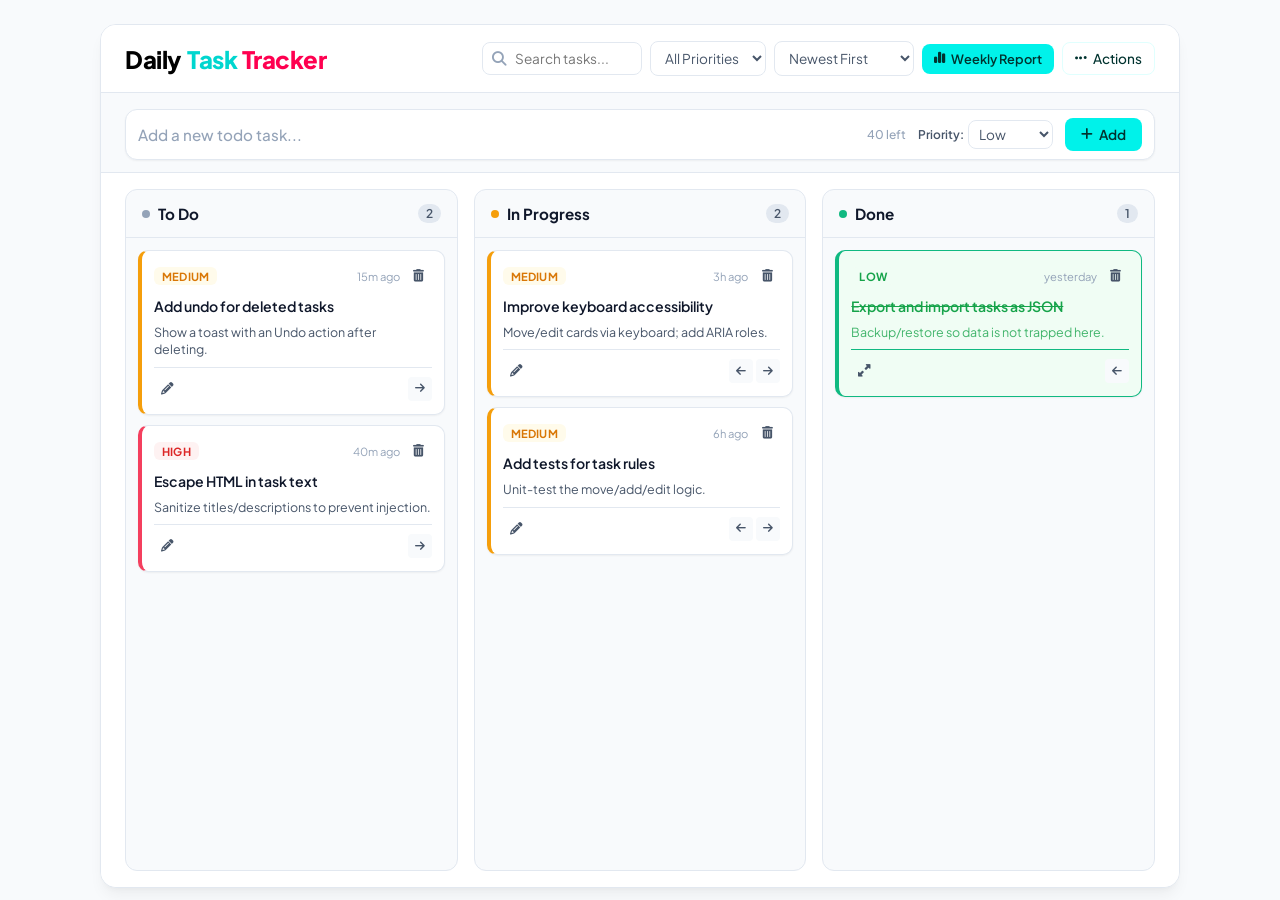
==== start/index.html @ 4e43e342 "Merge 4df38613a9827929fe795040ae553b2b7ce5d07a into cf3af7bd956d869bf4b16bc8431775f38133da98" ====
<!DOCTYPE html>
<html lang="en">
<head>
    <meta charset="UTF-8">
    <meta name="viewport" content="width=device-width, initial-scale=1.0">
    <title>Daily Task Tracker</title>
    <link rel="preconnect" href="https://fonts.googleapis.com">
    <link rel="preconnect" href="https://fonts.gstatic.com" crossorigin>
    <link href="https://fonts.googleapis.com/css2?family=Plus+Jakarta+Sans:wght@400;500;600;700;800&display=swap" rel="stylesheet">
    <link rel="stylesheet" href="https://cdnjs.cloudflare.com/ajax/libs/font-awesome/6.4.0/css/all.min.css">
    <link rel="stylesheet" href="css/styles.css">
</head>
<body>
    <div class="app-card" id="appCard">
        <header class="app-header">
            <div class="logo"><span class="todo-text">Daily</span> <span class="list-text">Task</span> <span class="accent-text">Tracker</span></div>
            <div class="header-controls">
                <div class="search-wrapper">
                    <i class="fas fa-search"></i>
                    <input type="text" id="searchInput" class="search-input" placeholder="Search tasks...">
                </div>
                <select id="priorityFilter" class="select-filter">
                    <option value="all">All Priorities</option>
                    <option value="low">Low</option>
                    <option value="medium">Medium</option>
                    <option value="high">High</option>
                </select>
                <select id="sortBySelect" class="select-filter">
                    <option value="date-desc">Newest First</option>
                    <option value="date-asc">Oldest First</option>
                    <option value="priority-desc">Highest Priority</option>
                    <option value="title-asc">Title (A-Z)</option>
                </select>
                <button id="weeklyReportBtn" class="btn btn-primary btn-report" title="Status report of tasks completed this week"><i class="fas fa-chart-simple"></i> Weekly Report</button>
                <div class="header-actions-dropdown">
                    <button id="headerActionsBtn" class="btn-bulk-neutral" title="Board actions"><i class="fas fa-ellipsis-h"></i> Actions</button>
                    <div class="header-actions-menu hidden" id="headerActionsMenu">
                        <div class="context-menu-item" id="actLoadDemo"><i class="fas fa-wand-magic-sparkles"></i> Load Sample Data</div>
                        <div class="context-divider"></div>
                        <div class="context-menu-item" id="actCleanDone"><i class="fas fa-check-double"></i> Clean Done</div>
                        <div class="context-menu-item danger" id="actCleanAll"><i class="fas fa-trash-alt"></i> Clean All</div>
                    </div>
                </div>
            </div>
        </header>

        <section class="add-todo-wrapper">
            <div class="add-todo-card" id="addTodoCard">
                <div class="add-todo-main-row">
                    <input type="text" id="todoTitleInput" class="title-input-field" placeholder="Add a new todo task..." minlength="3" maxlength="40">
                    <div class="row-right-group">
                        <span id="titleCounter" class="char-counter">40 left</span>
                        <div class="priority-select-wrapper">
                            <label for="todoPriorityInput">Priority:</label>
                            <select id="todoPriorityInput" class="select-filter" style="padding: 4px 6px;">
                                <option value="low" selected>Low</option>
                                <option value="medium">Medium</option>
                                <option value="high">High</option>
                            </select>
                        </div>
                        <button id="addTodoBtn" class="btn-add-submit"><i class="fas fa-plus"></i> Add</button>
                    </div>
                </div>
                <div class="add-todo-desc-row">
                    <textarea id="todoDescInput" class="desc-textarea-field" placeholder="Add description (optional)..." maxlength="150"></textarea>
                    <div id="descCounter" class="desc-char-counter">150 left</div>
                </div>
            </div>
        </section>

        <nav class="mobile-board-tabs" id="mobileTabs">
            <button class="mobile-tab-btn active" data-tab="todo">To Do <span class="badge" id="todoTabBadge">0</span></button>
            <button class="mobile-tab-btn" data-tab="progress">In Progress <span class="badge" id="progressTabBadge">0</span></button>
            <button class="mobile-tab-btn" data-tab="done">Done <span class="badge" id="doneTabBadge">0</span></button>
        </nav>

        <main class="board-container">
            <section class="board-column active-tab" id="columnTodo" data-column="todo">
                <header class="column-header">
                    <div class="column-title-group"><span class="column-dot todo"></span><h3>To Do</h3></div>
                    <span class="column-count" id="countTodo">0</span>
                </header>
                <div class="column-body no-scrollbar" id="bodyTodo"></div>
            </section>
            <section class="board-column" id="columnProgress" data-column="progress">
                <header class="column-header">
                    <div class="column-title-group"><span class="column-dot progress"></span><h3>In Progress</h3></div>
                    <span class="column-count" id="countProgress">0</span>
                </header>
                <div class="column-body no-scrollbar" id="bodyProgress"></div>
            </section>
            <section class="board-column col-done" id="columnDone" data-column="done">
                <header class="column-header">
                    <div class="column-title-group"><span class="column-dot done"></span><h3>Done</h3></div>
                    <span class="column-count" id="countDone">0</span>
                </header>
                <div class="column-body no-scrollbar" id="bodyDone"></div>
            </section>
        </main>
    </div>

    <div class="modal-overlay" id="taskModal">
        <div class="modal-container">
            <header class="modal-header">
                <h3 id="taskModalTitle">Task Details</h3>
                <button class="btn-modal-close" onclick="closeModal('taskModal')"><i class="fas fa-times"></i></button>
            </header>
            <div class="modal-body">
                <div class="form-group">
                    <div class="form-label-row">
                        <label for="taskTitleInput">Task Title *</label>
                        <span id="taskTitleCounter" class="char-counter">40 left</span>
                    </div>
                    <input type="text" id="taskTitleInput" class="form-input" minlength="3" maxlength="40">
                </div>
                <div class="form-group">
                    <label for="taskPriorityInput">Priority</label>
                    <select id="taskPriorityInput" class="select-filter" style="width: 100%;">
                        <option value="low">Low</option>
                        <option value="medium">Medium</option>
                        <option value="high">High</option>
                    </select>
                </div>
                <div class="form-group">
                    <div class="form-label-row">
                        <label for="taskDescInput">Description (Optional)</label>
                        <span id="taskDescCounter" class="char-counter">150 left</span>
                    </div>
                    <textarea id="taskDescInput" class="form-textarea" maxlength="150"></textarea>
                </div>
                <div class="meta-list">
                    <div class="meta-item">
                        <span class="meta-label">Created At:</span>
                        <span class="meta-value" id="taskCreated"></span>
                    </div>
                    <div class="meta-item">
                        <span class="meta-label">Last Edited:</span>
                        <span class="meta-value" id="taskEdited"></span>
                    </div>
                </div>
            </div>
            <footer class="modal-footer">
                <button class="btn btn-secondary" onclick="closeModal('taskModal')">Close</button>
                <button class="btn btn-primary" id="saveEditBtn">Save Changes</button>
            </footer>
        </div>
    </div>

    <div class="modal-overlay" id="confirmModal">
        <div class="modal-container" style="max-width: 380px;">
            <header class="modal-header" style="border-bottom: none; padding-bottom: 0;">
                <h3 id="confirmModalTitle">Are you sure?</h3>
                <button class="btn-modal-close" id="confirmCloseBtn"><i class="fas fa-times"></i></button>
            </header>
            <div class="modal-body" style="padding-top: 10px; padding-bottom: 10px;">
                <p id="confirmModalMessage" class="confirm-message"></p>
            </div>
            <footer class="modal-footer" style="border-top: none; background: var(--bg-card);">
                <button class="btn btn-secondary" id="confirmCancelBtn">Cancel</button>
                <button class="btn btn-danger" id="confirmYesBtn">Yes, Proceed</button>
            </footer>
        </div>
    </div>

    <div class="modal-overlay" id="reportModal">
        <div class="modal-container report-container">
            <header class="modal-header">
                <h3><i class="fas fa-chart-simple"></i> Weekly Status Report</h3>
                <button class="btn-modal-close" onclick="closeModal('reportModal')"><i class="fas fa-times"></i></button>
            </header>
            <div class="modal-body" id="reportBody"></div>
            <footer class="modal-footer">
                <button class="btn btn-secondary" onclick="closeModal('reportModal')">Close</button>
            </footer>
        </div>
    </div>

    <div class="custom-context-menu hidden" id="contextMenu">
        <div class="context-menu-item" id="ctxView"><i class="fas fa-eye"></i> View Details</div>
        <div class="context-menu-item" id="ctxEdit"><i class="fas fa-pencil-alt"></i> Edit Task</div>
        <div class="context-divider"></div>
        <div class="context-menu-item" id="ctxMoveTodo"><i class="fas fa-list"></i> Move to To Do</div>
        <div class="context-menu-item" id="ctxMoveProgress"><i class="fas fa-spinner"></i> Move to Progress</div>
        <div class="context-menu-item" id="ctxMoveDone"><i class="fas fa-check"></i> Move to Done</div>
        <div class="context-divider"></div>
        <div class="context-menu-item danger" id="ctxDelete"><i class="fas fa-trash-alt"></i> Delete Task</div>
    </div>

    <div class="badge-dropdown-menu hidden" id="badgePriorityMenu">
        <div class="badge-dropdown-item low" data-priority="low">Low</div>
        <div class="badge-dropdown-item medium" data-priority="medium">Medium</div>
        <div class="badge-dropdown-item high" data-priority="high">High</div>
    </div>

    <div class="toast-container" id="toastContainer"></div>

    <script src="js/state.js"></script>
    <script src="js/utils.js"></script>
    <script src="js/toast.js"></script>
    <script src="js/modals.js"></script>
    <script src="js/render.js"></script>
    <script src="js/tasks.js"></script>
    <script src="js/report.js"></script>
    <script src="js/menus.js"></script>
    <script src="js/events.js"></script>
    <script src="js/main.js"></script>
</body>
</html>
---- start/css/styles.css ----
/* ==========================================================================
   1. DESIGN TOKENS
   ========================================================================== */
:root {
    /* Surfaces */
    --bg-main: #f8fafc;
    --bg-card: #ffffff;
    --border-color: #e2e8f0;
    --border-focus: #00f2ea;
    /* Typography (slate scale) */
    --text-primary: #0f172a;
    --text-secondary: #475569;
    --text-muted: #94a3b8;
    /* Brand: aqua base. The pink accent is used ONLY in the app-title's last word. */
    --primary: #00f2ea;
    --primary-hover: #00cbc4;
    --primary-light: #e0fffe;
    --primary-contrast: #00332f; /* dark text for use on the light aqua primary */
    --accent: #ff0050;
    --accent-hover: #cc0040;
    /* Priority colors (used by the badges in Part B) */
    --priority-low-bg: #f0fdf4;   --priority-low-text: #16a34a;   --priority-low-border: #10b981;
    --priority-medium-bg: #fffbeb; --priority-medium-text: #d97706; --priority-medium-border: #f59e0b;
    --priority-high-bg: #fef2f2;  --priority-high-text: #dc2626;  --priority-high-border: #f43f5e;
    /* Elevation */
    --shadow-sm: 0 1px 2px 0 rgba(0,0,0,0.05);
    --shadow-md: 0 4px 6px -1px rgba(0,0,0,0.05), 0 2px 4px -2px rgba(0,0,0,0.05);
    --shadow-lg: 0 10px 15px -3px rgba(0,0,0,0.05), 0 4px 6px -4px rgba(0,0,0,0.05);
    /* Motion */
    --transition-smooth: all 0.2s cubic-bezier(0.4, 0, 0.2, 1);
}

/* ==========================================================================
   2. GLOBAL RESET
   ========================================================================== */
* {
    box-sizing: border-box;
    margin: 0;
    padding: 0;
    font-family: 'Plus Jakarta Sans', sans-serif;
    -webkit-font-smoothing: antialiased;
    -moz-osx-font-smoothing: grayscale;
}

body {
    background-color: var(--bg-main);
    color: var(--text-primary);
    height: 100vh;
    height: 100dvh;
    display: flex;
    flex-direction: column;
    align-items: center;
    justify-content: flex-start;
    padding: 24px 16px 12px 16px;
    overflow: hidden;
}

.hidden { display: none !important; }

/* ==========================================================================
   3. APP CARD
   ========================================================================== */
.app-card {
    width: 100%;
    max-width: 1080px;
    flex: 1;
    background-color: var(--bg-card);
    border: 1px solid var(--border-color);
    border-radius: 16px;
    box-shadow: var(--shadow-lg);
    display: flex;
    flex-direction: column;
    overflow: hidden;
    position: relative;
}

/* ==========================================================================
   4. HEADER
   ========================================================================== */
.app-header {
    padding: 16px 24px;
    border-bottom: 1px solid var(--border-color);
    display: flex;
    align-items: center;
    justify-content: space-between;
    flex-wrap: wrap;
    gap: 12px;
    background: var(--bg-card);
    flex-shrink: 0;
}

.logo {
    font-size: 1.5rem;
    font-weight: 800;
    letter-spacing: -0.5px;
    user-select: none;
}
.logo .todo-text   { color: #000000; margin-right: 2px; }
.logo .list-text   { color: #00d6cf; margin-left: 1px; }
.logo .accent-text { color: var(--accent); margin-left: 1px; }

.header-controls {
    display: flex;
    align-items: center;
    gap: 8px;
    flex-wrap: wrap;
}

.select-filter {
    padding: 7px 10px;
    border: 1px solid var(--border-color);
    border-radius: 8px;
    font-size: 0.85rem;
    outline: none;
    background-color: var(--bg-card);
    color: var(--text-secondary);
    cursor: pointer;
    transition: var(--transition-smooth);
}
.select-filter:focus { border-color: var(--border-focus); }

.search-wrapper { position: relative; }
.search-wrapper i {
    position: absolute;
    left: 10px;
    top: 50%;
    transform: translateY(-50%);
    color: var(--text-muted);
    font-size: 0.9rem;
}
.search-input {
    padding: 7px 12px 7px 32px;
    border: 1px solid var(--border-color);
    border-radius: 8px;
    font-size: 0.85rem;
    outline: none;
    width: 160px;
    transition: var(--transition-smooth);
}
.search-input:focus {
    border-color: var(--border-focus);
    width: 200px;
    box-shadow: 0 0 0 3px rgba(0, 242, 234, 0.25);
}

/* ==========================================================================
   5. INLINE ADD BAR
   ========================================================================== */
.add-todo-wrapper {
    padding: 16px 24px 12px 24px;
    background-color: var(--bg-main);
    border-bottom: 1px solid var(--border-color);
    flex-shrink: 0;
}

.add-todo-card {
    background: var(--bg-card);
    border: 1px solid var(--border-color);
    border-radius: 12px;
    box-shadow: var(--shadow-sm);
    transition: var(--transition-smooth);
    overflow: hidden;
}
.add-todo-card:focus-within {
    border-color: var(--border-focus);
    box-shadow: 0 0 0 4px rgba(0, 242, 234, 0.25);
}

.add-todo-main-row {
    display: flex;
    align-items: center;
    padding: 8px 12px;
    gap: 12px;
}

.title-input-field {
    flex: 1;
    border: none;
    outline: none;
    font-size: 0.95rem;
    color: var(--text-primary);
    font-weight: 500;
    background: transparent;
    min-width: 0;
}
.title-input-field::placeholder { color: var(--text-muted); }

.row-right-group {
    display: flex;
    align-items: center;
    gap: 12px;
}

.char-counter {
    font-size: 0.75rem;
    color: var(--text-muted);
    font-weight: 500;
    white-space: nowrap;
}

.priority-select-wrapper {
    display: flex;
    align-items: center;
    gap: 4px;
}
.priority-select-wrapper label {
    font-size: 0.75rem;
    font-weight: 600;
    color: var(--text-secondary);
}

.btn-add-submit {
    background-color: var(--primary);
    color: var(--primary-contrast);
    border: none;
    outline: none;
    padding: 8px 16px;
    border-radius: 8px;
    font-size: 0.85rem;
    font-weight: 600;
    cursor: pointer;
    display: flex;
    align-items: center;
    gap: 6px;
    transition: var(--transition-smooth);
}
.btn-add-submit:hover { background-color: var(--primary-hover); }

/* Collapsible description row */
.add-todo-desc-row {
    max-height: 0;
    opacity: 0;
    overflow: hidden;
    transition: max-height 0.25s cubic-bezier(0.4, 0, 0.2, 1), opacity 0.2s ease;
    border-top: 0 solid var(--border-color);
    background-color: #fafafa;
}
.add-todo-card.expanded .add-todo-desc-row {
    max-height: 80px;
    opacity: 1;
    border-top: 1px solid var(--border-color);
}

.desc-textarea-field {
    width: 100%;
    height: 55px;
    border: none;
    outline: none;
    resize: none;
    padding: 10px 12px;
    font-size: 0.85rem;
    background: transparent;
    color: var(--text-secondary);
}
.desc-textarea-field::placeholder { color: var(--text-muted); }

.desc-char-counter {
    padding: 0 12px 6px 12px;
    text-align: right;
    font-size: 0.7rem;
    color: var(--text-muted);
    font-weight: 500;
}

/* ==========================================================================
   6. KANBAN BOARD GRID
   ========================================================================== */
.board-container {
    flex: 1;
    display: grid;
    grid-template-columns: repeat(3, 1fr);
    gap: 16px;
    padding: 16px 24px;
    background-color: var(--bg-card);
    overflow: hidden;
}

.board-column {
    background-color: var(--bg-main);
    border: 1px solid var(--border-color);
    border-radius: 12px;
    display: flex;
    flex-direction: column;
    overflow: hidden;
    transition: var(--transition-smooth);
}

.column-header {
    padding: 14px 16px;
    display: flex;
    align-items: center;
    justify-content: space-between;
    border-bottom: 1px solid var(--border-color);
    user-select: none;
}
.column-title-group {
    display: flex;
    align-items: center;
    gap: 8px;
}
.column-dot {
    width: 8px;
    height: 8px;
    border-radius: 50%;
}
.column-dot.todo     { background-color: var(--text-muted); }
.column-dot.progress { background-color: var(--priority-medium-border); }
.column-dot.done     { background-color: var(--priority-low-border); }

.column-header h3 {
    font-size: 0.95rem;
    font-weight: 700;
    color: var(--text-primary);
}
.column-count {
    background-color: var(--border-color);
    color: var(--text-secondary);
    font-size: 0.75rem;
    font-weight: 600;
    padding: 2px 8px;
    border-radius: 12px;
}

.column-body {
    flex: 1;
    overflow-y: auto;
    padding: 12px;
    display: flex;
    flex-direction: column;
    gap: 10px;
}
.no-scrollbar { scrollbar-width: none; }
.no-scrollbar::-webkit-scrollbar { display: none; }

.empty-column-placeholder {
    flex: 1;
    display: flex;
    flex-direction: column;
    align-items: center;
    justify-content: center;
    padding: 24px;
    text-align: center;
    color: var(--text-muted);
    pointer-events: none;
    user-select: none;
}
.empty-column-placeholder i {
    font-size: 1.8rem;
    margin-bottom: 8px;
    color: var(--border-color);
}
.empty-column-placeholder p {
    font-size: 0.78rem;
    font-weight: 500;
}

/* ==========================================================================
   7. TASK CARD
   ========================================================================== */
.task-card {
    background-color: var(--bg-card);
    border: 1px solid var(--border-color);
    border-radius: 10px;
    padding: 12px;
    box-shadow: var(--shadow-sm);
    transition: var(--transition-smooth);
    position: relative;
    display: flex;
    flex-direction: column;
    gap: 8px;
}
.task-card:hover {
    box-shadow: var(--shadow-md);
    border-color: #cbd5e1;
}

.task-card.priority-low    { border-left: 4px solid var(--priority-low-border); }
.task-card.priority-medium { border-left: 4px solid var(--priority-medium-border); }
.task-card.priority-high   { border-left: 4px solid var(--priority-high-border); }

.task-footer {
    display: flex;
    align-items: center;
    justify-content: space-between;
    padding-top: 8px;
    border-top: 1px solid var(--border-color);
}
.card-nav-arrows {
    display: flex;
    align-items: center;
    gap: 3px;
    margin-left: auto;
}
.btn-arrow {
    background: var(--bg-main);
    border: none;
    outline: none;
    width: 24px;
    height: 24px;
    border-radius: 4px;
    color: var(--text-secondary);
    cursor: pointer;
    display: flex;
    align-items: center;
    justify-content: center;
    font-size: 0.7rem;
    transition: var(--transition-smooth);
}
.btn-arrow:hover {
    background-color: var(--border-color);
    color: var(--text-primary);
}

/* Done column: completed tasks render green */
.board-column.col-done .task-card {
    background-color: var(--priority-low-bg);
    border-color: var(--priority-low-border);
    border-left: 4px solid var(--priority-low-border);
}
.board-column.col-done .task-title {
    color: var(--priority-low-text);
    text-decoration: line-through;
}
.board-column.col-done .task-desc-excerpt {
    color: var(--priority-low-text);
    opacity: 0.8;
}
.board-column.col-done .task-footer {
    border-top-color: var(--priority-low-border);
}

.task-header {
    display: flex;
    align-items: center;
    justify-content: space-between;
    gap: 6px;
}

.badge-priority {
    font-size: 0.7rem;
    font-weight: 700;
    padding: 2px 8px;
    border-radius: 6px;
    text-transform: uppercase;
    letter-spacing: 0.2px;
    cursor: pointer;
    user-select: none;
    transition: var(--transition-smooth);
}
.badge-priority:hover  { filter: brightness(0.95); }
.badge-priority.low    { background: var(--priority-low-bg);    color: var(--priority-low-text); }
.badge-priority.medium { background: var(--priority-medium-bg); color: var(--priority-medium-text); }
.badge-priority.high   { background: var(--priority-high-bg);   color: var(--priority-high-text); }

.task-title {
    font-size: 0.88rem;
    font-weight: 600;
    color: var(--text-primary);
    line-height: 1.35;
    word-break: break-word;
    overflow-wrap: break-word;
}

.task-desc-excerpt {
    font-size: 0.78rem;
    color: var(--text-secondary);
    line-height: 1.4;
    word-break: break-word;
}

.btn-card-action {
    background: transparent;
    border: none;
    outline: none;
    width: 26px;
    height: 26px;
    border-radius: 6px;
    color: var(--text-secondary);
    cursor: pointer;
    display: flex;
    align-items: center;
    justify-content: center;
    font-size: 0.78rem;
    transition: var(--transition-smooth);
}
.btn-card-action:hover {
    background-color: #f1f5f9;
    color: var(--text-primary);
}
.task-time {
    font-size: 0.7rem;
    color: var(--text-muted);
    white-space: nowrap;
    margin-left: auto;
}
.card-actions-left {
    display: flex;
    align-items: center;
    gap: 4px;
}

/* ==========================================================================
   8. MODALS & FORMS
   ========================================================================== */
.modal-overlay {
    position: fixed;
    inset: 0;
    background-color: rgba(15, 23, 42, 0.4);
    backdrop-filter: blur(2px);
    z-index: 10000;
    display: flex;
    align-items: center;
    justify-content: center;
    opacity: 0;
    pointer-events: none;
    transition: opacity 0.2s ease;
}
.modal-overlay.active {
    opacity: 1;
    pointer-events: auto;
}
.modal-container {
    background-color: var(--bg-card);
    border: 1px solid var(--border-color);
    border-radius: 12px;
    width: 90%;
    max-width: 450px;
    box-shadow: var(--shadow-lg);
    overflow: hidden;
    transform: scale(0.95);
    transition: transform 0.2s cubic-bezier(0.34, 1.56, 0.64, 1);
}
.modal-overlay.active .modal-container { transform: scale(1); }

.modal-header {
    padding: 16px 20px;
    border-bottom: 1px solid var(--border-color);
    display: flex;
    align-items: center;
    justify-content: space-between;
}
.modal-header h3 {
    font-size: 1rem;
    font-weight: 700;
    color: var(--text-primary);
    display: flex;
    align-items: center;
    gap: 8px;
}
.btn-modal-close {
    background: transparent;
    border: none;
    outline: none;
    color: var(--text-muted);
    cursor: pointer;
    font-size: 1rem;
    transition: var(--transition-smooth);
}
.btn-modal-close:hover { color: var(--text-primary); }

.modal-body {
    padding: 20px;
    display: flex;
    flex-direction: column;
    gap: 16px;
}
.modal-footer {
    padding: 12px 20px;
    border-top: 1px solid var(--border-color);
    background-color: var(--bg-main);
    display: flex;
    align-items: center;
    justify-content: flex-end;
    gap: 8px;
}
.confirm-message {
    font-size: 0.85rem;
    color: var(--text-secondary);
    line-height: 1.5;
}

.form-group {
    display: flex;
    flex-direction: column;
    gap: 6px;
}
.form-label-row {
    display: flex;
    justify-content: space-between;
    align-items: center;
}
.form-group label {
    font-size: 0.78rem;
    font-weight: 600;
    color: var(--text-secondary);
}
.form-input,
.form-textarea {
    padding: 8px 12px;
    border: 1px solid var(--border-color);
    border-radius: 8px;
    outline: none;
    font-size: 0.88rem;
    font-family: inherit;
    color: var(--text-primary);
    transition: var(--transition-smooth);
}
.form-textarea {
    height: 80px;
    resize: none;
}
.form-input:focus,
.form-textarea:focus {
    border-color: var(--border-focus);
    box-shadow: 0 0 0 3px rgba(0, 242, 234, 0.25);
}
.form-input:disabled,
.form-textarea:disabled,
.select-filter:disabled {
    background-color: var(--bg-main);
    color: var(--text-secondary);
    cursor: not-allowed;
}

.meta-list {
    display: flex;
    flex-direction: column;
    gap: 8px;
    padding: 10px 12px;
    background-color: var(--bg-main);
    border-radius: 8px;
    border: 1px solid var(--border-color);
}
.meta-item {
    display: flex;
    justify-content: space-between;
    font-size: 0.75rem;
}
.meta-label { font-weight: 600; color: var(--text-secondary); }
.meta-value { color: var(--text-primary); }

.btn {
    padding: 8px 14px;
    font-size: 0.82rem;
    font-weight: 600;
    border-radius: 8px;
    border: none;
    cursor: pointer;
    display: flex;
    align-items: center;
    gap: 6px;
    font-family: inherit;
    transition: var(--transition-smooth);
}
.btn-secondary {
    background-color: var(--bg-card);
    border: 1px solid var(--border-color);
    color: var(--text-secondary);
}
.btn-secondary:hover {
    background-color: #f1f5f9;
    color: var(--text-primary);
}
.btn-primary {
    background-color: var(--primary);
    color: var(--primary-contrast);
}
.btn-primary:hover { background-color: var(--primary-hover); }
.btn-danger {
    background-color: var(--priority-high-text);
    color: #fff;
}
.btn-danger:hover { background-color: var(--accent-hover); }
.btn-report { padding: 7px 12px; font-size: 0.8rem; }

/* ==========================================================================
   9. WEEKLY STATUS REPORT
   ========================================================================== */
.report-container { max-width: 520px; }
.report-container .modal-body {
    max-height: 70vh;
    overflow-y: auto;
}
.report-summary {
    display: flex;
    flex-direction: column;
    align-items: center;
    gap: 6px;
    padding: 16px;
    background-color: var(--priority-low-bg);
    border: 1px solid var(--priority-low-border);
    border-radius: 10px;
    text-align: center;
}
.report-total {
    display: flex;
    align-items: baseline;
    gap: 8px;
}
.report-total-count {
    font-size: 2rem;
    font-weight: 800;
    color: var(--priority-low-text);
    line-height: 1;
}
.report-total-label {
    font-size: 0.9rem;
    font-weight: 600;
    color: var(--text-primary);
}
.report-range {
    font-size: 0.75rem;
    color: var(--text-secondary);
}
.report-pills {
    display: flex;
    gap: 6px;
    margin-top: 4px;
}
.report-group {
    border: 1px solid var(--border-color);
    border-radius: 10px;
    overflow: hidden;
}
.report-group.priority-high   { border-left: 4px solid var(--priority-high-border); }
.report-group.priority-medium { border-left: 4px solid var(--priority-medium-border); }
.report-group.priority-low    { border-left: 4px solid var(--priority-low-border); }
.report-group-header {
    display: flex;
    align-items: center;
    justify-content: space-between;
    padding: 8px 12px;
    background-color: var(--bg-main);
    border-bottom: 1px solid var(--border-color);
}
.report-group-count {
    font-size: 0.75rem;
    font-weight: 600;
    color: var(--text-secondary);
    background-color: var(--border-color);
    padding: 2px 8px;
    border-radius: 12px;
}
.report-list {
    list-style: none;
    display: flex;
    flex-direction: column;
}
.report-item {
    display: flex;
    align-items: center;
    justify-content: space-between;
    gap: 12px;
    padding: 8px 12px;
    font-size: 0.82rem;
    border-bottom: 1px solid var(--border-color);
}
.report-item:last-child { border-bottom: none; }
.report-item-title {
    font-weight: 600;
    color: var(--text-primary);
    text-decoration: line-through;
    text-decoration-color: var(--priority-low-border);
}
.report-item-time {
    font-size: 0.72rem;
    color: var(--text-muted);
    white-space: nowrap;
}

/* ==========================================================================
   PHASE 5 — POWER INTERACTIONS
   ========================================================================== */

/* Header Actions menu */
.btn-bulk-neutral {
    background-color: var(--bg-card);
    border: 1px solid var(--primary-light);
    color: var(--primary-contrast);
    padding: 7px 12px;
    border-radius: 8px;
    font-size: 0.85rem;
    font-weight: 500;
    cursor: pointer;
    display: flex;
    align-items: center;
    gap: 6px;
    transition: var(--transition-smooth);
}
.btn-bulk-neutral:hover {
    background-color: var(--primary-light);
    border-color: var(--primary);
}
.header-actions-dropdown {
    position: relative;
    display: inline-block;
}
.header-actions-menu {
    position: absolute;
    top: calc(100% + 6px);
    right: 0;
    background: var(--bg-card);
    border: 1px solid var(--border-color);
    border-radius: 8px;
    box-shadow: var(--shadow-lg);
    width: 190px;
    z-index: 9999;
    padding: 4px;
    display: flex;
    flex-direction: column;
    gap: 2px;
}

/* Drag & drop */
.task-card[draggable="true"] { cursor: grab; user-select: none; }
.task-card[draggable="true"]:active { cursor: grabbing; }
.task-card.dragging { opacity: 0.4; transform: scale(0.98); }
.board-column.drag-over {
    border-color: var(--border-focus);
    background-color: var(--primary-light);
}
.badge-priority { cursor: pointer; }

/* Mobile column tabs (activated in the media query below) */
.mobile-board-tabs {
    display: none;
    border-bottom: 1px solid var(--border-color);
    background: var(--bg-card);
    padding: 6px;
    gap: 6px;
    flex-shrink: 0;
}
.mobile-tab-btn {
    flex: 1;
    padding: 8px 4px;
    border: none;
    background: #f1f5f9;
    border-radius: 8px;
    font-size: 0.8rem;
    font-weight: 600;
    color: var(--text-secondary);
    cursor: pointer;
    display: flex;
    align-items: center;
    justify-content: center;
    gap: 6px;
    transition: var(--transition-smooth);
}
.mobile-tab-btn.active {
    background-color: var(--primary-light);
    color: var(--primary-contrast);
}
.mobile-tab-btn .badge {
    background-color: var(--border-color);
    color: var(--text-secondary);
    font-size: 0.7rem;
    padding: 1px 6px;
    border-radius: 10px;
}
.mobile-tab-btn.active .badge {
    background-color: var(--primary);
    color: var(--primary-contrast);
}

/* Priority badge dropdown */
.badge-dropdown-menu {
    position: absolute;
    background: var(--bg-card);
    border: 1px solid var(--border-color);
    border-radius: 8px;
    box-shadow: var(--shadow-lg);
    padding: 4px;
    z-index: 1000;
    display: flex;
    flex-direction: column;
    gap: 2px;
    min-width: 100px;
}
.badge-dropdown-item {
    padding: 6px 10px;
    font-size: 0.75rem;
    font-weight: 600;
    border-radius: 6px;
    cursor: pointer;
    text-transform: uppercase;
    letter-spacing: 0.2px;
    transition: var(--transition-smooth);
}
.badge-dropdown-item.low { color: var(--priority-low-text); }
.badge-dropdown-item.low:hover { background-color: var(--priority-low-bg); }
.badge-dropdown-item.medium { color: var(--priority-medium-text); }
.badge-dropdown-item.medium:hover { background-color: var(--priority-medium-bg); }
.badge-dropdown-item.high { color: var(--priority-high-text); }
.badge-dropdown-item.high:hover { background-color: var(--priority-high-bg); }

/* Right-click context menu */
.custom-context-menu {
    position: absolute;
    background: var(--bg-card);
    border: 1px solid var(--border-color);
    border-radius: 8px;
    box-shadow: var(--shadow-lg);
    width: 170px;
    z-index: 9999;
    padding: 4px;
    display: flex;
    flex-direction: column;
    gap: 2px;
}
.context-menu-item {
    display: flex;
    align-items: center;
    gap: 8px;
    padding: 8px 10px;
    font-size: 0.78rem;
    font-weight: 500;
    color: var(--text-secondary);
    border-radius: 6px;
    cursor: pointer;
    transition: var(--transition-smooth);
}
.context-menu-item i { width: 14px; text-align: center; }
.context-menu-item:hover {
    background-color: #f1f5f9;
    color: var(--text-primary);
}
.context-menu-item.danger { color: var(--priority-high-text); }
.context-menu-item.danger:hover { background-color: var(--priority-high-bg); }
.context-menu-item.disabled {
    opacity: 0.4;
    cursor: not-allowed;
    pointer-events: none;
}
.context-divider {
    height: 1px;
    background-color: var(--border-color);
    margin: 4px 2px;
}

/* Toasts */
.toast-container {
    position: fixed;
    top: 20px;
    right: 20px;
    z-index: 11000;
    display: flex;
    flex-direction: column;
    gap: 10px;
    pointer-events: none;
}
.toast {
    background-color: var(--bg-card);
    border: 1px solid var(--border-color);
    border-left: 4px solid var(--primary);
    box-shadow: var(--shadow-lg);
    padding: 12px 16px;
    border-radius: 8px;
    display: flex;
    align-items: center;
    gap: 10px;
    min-width: 250px;
    max-width: 350px;
    transform: translateX(120%);
    opacity: 0;
    transition: transform 0.3s cubic-bezier(0.34, 1.56, 0.64, 1), opacity 0.3s;
    pointer-events: auto;
}
.toast.show { transform: translateX(0); opacity: 1; }
.toast i { font-size: 1rem; }
.toast-info { border-left-color: var(--primary); }
.toast-info i { color: var(--primary-hover); }
.toast-success { border-left-color: var(--priority-low-border); }
.toast-success i { color: var(--priority-low-text); }
.toast-warning { border-left-color: var(--priority-medium-border); }
.toast-warning i { color: var(--priority-medium-text); }
.toast-error { border-left-color: var(--priority-high-border); }
.toast-error i { color: var(--priority-high-text); }
.toast-message {
    font-size: 0.8rem;
    font-weight: 500;
    color: var(--text-secondary);
}

/* Mobile adaptations */
@media (max-width: 768px) {
    .app-header {
        flex-direction: column;
        align-items: stretch;
        gap: 8px;
        padding: 12px;
    }
    .logo { text-align: center; font-size: 1.3rem; }
    .header-controls {
        display: grid;
        grid-template-columns: 1fr 1fr;
        gap: 6px;
        width: 100%;
    }
    .search-wrapper { grid-column: span 2; }
    .search-input { width: 100% !important; font-size: 16px !important; }
    .select-filter { width: 100%; height: 36px; }
    .btn-report, .btn-bulk-neutral, .header-actions-dropdown { width: 100%; justify-content: center; height: 36px; }
    .header-actions-menu { left: 0; right: auto; width: 100%; }

    .add-todo-main-row { flex-direction: column; align-items: stretch; gap: 8px; }
    .title-input-field, .desc-textarea-field { font-size: 16px !important; }
    .row-right-group { justify-content: space-between; width: 100%; }

    .mobile-board-tabs { display: flex; }
    .board-container { grid-template-columns: 1fr; padding: 12px; }
    .board-column { display: none; }
    .board-column.active-tab { display: flex; }
}
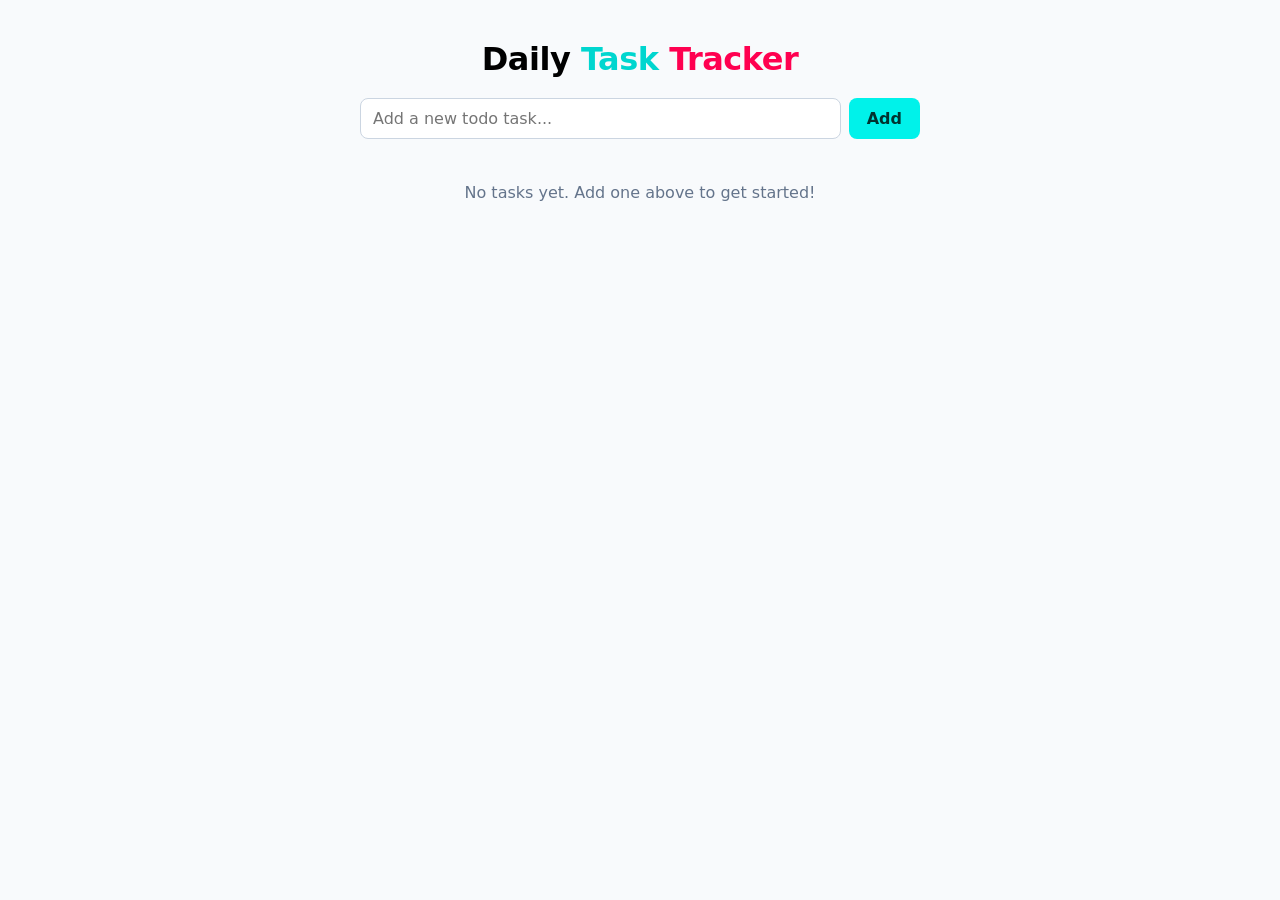
==== commit 79c476e8: "Merge pull request #5 from Tiktok-Workshop/devin/1788359364-phase-1-basic-todo Phase 1: basic Daily " ====
--- a/start/index.html
+++ b/start/index.html
@@ -4,204 +4,23 @@
     <meta charset="UTF-8">
     <meta name="viewport" content="width=device-width, initial-scale=1.0">
     <title>Daily Task Tracker</title>
-    <link rel="preconnect" href="https://fonts.googleapis.com">
-    <link rel="preconnect" href="https://fonts.gstatic.com" crossorigin>
-    <link href="https://fonts.googleapis.com/css2?family=Plus+Jakarta+Sans:wght@400;500;600;700;800&display=swap" rel="stylesheet">
-    <link rel="stylesheet" href="https://cdnjs.cloudflare.com/ajax/libs/font-awesome/6.4.0/css/all.min.css">
     <link rel="stylesheet" href="css/styles.css">
 </head>
 <body>
-    <div class="app-card" id="appCard">
-        <header class="app-header">
-            <div class="logo"><span class="todo-text">Daily</span> <span class="list-text">Task</span> <span class="accent-text">Tracker</span></div>
-            <div class="header-controls">
-                <div class="search-wrapper">
-                    <i class="fas fa-search"></i>
-                    <input type="text" id="searchInput" class="search-input" placeholder="Search tasks...">
-                </div>
-                <select id="priorityFilter" class="select-filter">
-                    <option value="all">All Priorities</option>
-                    <option value="low">Low</option>
-                    <option value="medium">Medium</option>
-                    <option value="high">High</option>
-                </select>
-                <select id="sortBySelect" class="select-filter">
-                    <option value="date-desc">Newest First</option>
-                    <option value="date-asc">Oldest First</option>
-                    <option value="priority-desc">Highest Priority</option>
-                    <option value="title-asc">Title (A-Z)</option>
-                </select>
-                <button id="weeklyReportBtn" class="btn btn-primary btn-report" title="Status report of tasks completed this week"><i class="fas fa-chart-simple"></i> Weekly Report</button>
-                <div class="header-actions-dropdown">
-                    <button id="headerActionsBtn" class="btn-bulk-neutral" title="Board actions"><i class="fas fa-ellipsis-h"></i> Actions</button>
-                    <div class="header-actions-menu hidden" id="headerActionsMenu">
-                        <div class="context-menu-item" id="actLoadDemo"><i class="fas fa-wand-magic-sparkles"></i> Load Sample Data</div>
-                        <div class="context-divider"></div>
-                        <div class="context-menu-item" id="actCleanDone"><i class="fas fa-check-double"></i> Clean Done</div>
-                        <div class="context-menu-item danger" id="actCleanAll"><i class="fas fa-trash-alt"></i> Clean All</div>
-                    </div>
-                </div>
-            </div>
-        </header>
+    <div class="container">
+        <h1 class="logo"><span class="todo-text">Daily</span> <span class="list-text">Task</span> <span class="accent-text">Tracker</span></h1>
 
-        <section class="add-todo-wrapper">
-            <div class="add-todo-card" id="addTodoCard">
-                <div class="add-todo-main-row">
-                    <input type="text" id="todoTitleInput" class="title-input-field" placeholder="Add a new todo task..." minlength="3" maxlength="40">
-                    <div class="row-right-group">
-                        <span id="titleCounter" class="char-counter">40 left</span>
-                        <div class="priority-select-wrapper">
-                            <label for="todoPriorityInput">Priority:</label>
-                            <select id="todoPriorityInput" class="select-filter" style="padding: 4px 6px;">
-                                <option value="low" selected>Low</option>
-                                <option value="medium">Medium</option>
-                                <option value="high">High</option>
-                            </select>
-                        </div>
-                        <button id="addTodoBtn" class="btn-add-submit"><i class="fas fa-plus"></i> Add</button>
-                    </div>
-                </div>
-                <div class="add-todo-desc-row">
-                    <textarea id="todoDescInput" class="desc-textarea-field" placeholder="Add description (optional)..." maxlength="150"></textarea>
-                    <div id="descCounter" class="desc-char-counter">150 left</div>
-                </div>
-            </div>
-        </section>
+        <div class="add-row">
+            <input type="text" id="todoTitleInput" placeholder="Add a new todo task..." maxlength="40">
+            <button id="addTodoBtn">Add</button>
+        </div>
 
-        <nav class="mobile-board-tabs" id="mobileTabs">
-            <button class="mobile-tab-btn active" data-tab="todo">To Do <span class="badge" id="todoTabBadge">0</span></button>
-            <button class="mobile-tab-btn" data-tab="progress">In Progress <span class="badge" id="progressTabBadge">0</span></button>
-            <button class="mobile-tab-btn" data-tab="done">Done <span class="badge" id="doneTabBadge">0</span></button>
-        </nav>
-
-        <main class="board-container">
-            <section class="board-column active-tab" id="columnTodo" data-column="todo">
-                <header class="column-header">
-                    <div class="column-title-group"><span class="column-dot todo"></span><h3>To Do</h3></div>
-                    <span class="column-count" id="countTodo">0</span>
-                </header>
-                <div class="column-body no-scrollbar" id="bodyTodo"></div>
-            </section>
-            <section class="board-column" id="columnProgress" data-column="progress">
-                <header class="column-header">
-                    <div class="column-title-group"><span class="column-dot progress"></span><h3>In Progress</h3></div>
-                    <span class="column-count" id="countProgress">0</span>
-                </header>
-                <div class="column-body no-scrollbar" id="bodyProgress"></div>
-            </section>
-            <section class="board-column col-done" id="columnDone" data-column="done">
-                <header class="column-header">
-                    <div class="column-title-group"><span class="column-dot done"></span><h3>Done</h3></div>
-                    <span class="column-count" id="countDone">0</span>
-                </header>
-                <div class="column-body no-scrollbar" id="bodyDone"></div>
-            </section>
-        </main>
+        <div id="taskList"></div>
     </div>
 
-    <div class="modal-overlay" id="taskModal">
-        <div class="modal-container">
-            <header class="modal-header">
-                <h3 id="taskModalTitle">Task Details</h3>
-                <button class="btn-modal-close" onclick="closeModal('taskModal')"><i class="fas fa-times"></i></button>
-            </header>
-            <div class="modal-body">
-                <div class="form-group">
-                    <div class="form-label-row">
-                        <label for="taskTitleInput">Task Title *</label>
-                        <span id="taskTitleCounter" class="char-counter">40 left</span>
-                    </div>
-                    <input type="text" id="taskTitleInput" class="form-input" minlength="3" maxlength="40">
-                </div>
-                <div class="form-group">
-                    <label for="taskPriorityInput">Priority</label>
-                    <select id="taskPriorityInput" class="select-filter" style="width: 100%;">
-                        <option value="low">Low</option>
-                        <option value="medium">Medium</option>
-                        <option value="high">High</option>
-                    </select>
-                </div>
-                <div class="form-group">
-                    <div class="form-label-row">
-                        <label for="taskDescInput">Description (Optional)</label>
-                        <span id="taskDescCounter" class="char-counter">150 left</span>
-                    </div>
-                    <textarea id="taskDescInput" class="form-textarea" maxlength="150"></textarea>
-                </div>
-                <div class="meta-list">
-                    <div class="meta-item">
-                        <span class="meta-label">Created At:</span>
-                        <span class="meta-value" id="taskCreated"></span>
-                    </div>
-                    <div class="meta-item">
-                        <span class="meta-label">Last Edited:</span>
-                        <span class="meta-value" id="taskEdited"></span>
-                    </div>
-                </div>
-            </div>
-            <footer class="modal-footer">
-                <button class="btn btn-secondary" onclick="closeModal('taskModal')">Close</button>
-                <button class="btn btn-primary" id="saveEditBtn">Save Changes</button>
-            </footer>
-        </div>
-    </div>
-
-    <div class="modal-overlay" id="confirmModal">
-        <div class="modal-container" style="max-width: 380px;">
-            <header class="modal-header" style="border-bottom: none; padding-bottom: 0;">
-                <h3 id="confirmModalTitle">Are you sure?</h3>
-                <button class="btn-modal-close" id="confirmCloseBtn"><i class="fas fa-times"></i></button>
-            </header>
-            <div class="modal-body" style="padding-top: 10px; padding-bottom: 10px;">
-                <p id="confirmModalMessage" class="confirm-message"></p>
-            </div>
-            <footer class="modal-footer" style="border-top: none; background: var(--bg-card);">
-                <button class="btn btn-secondary" id="confirmCancelBtn">Cancel</button>
-                <button class="btn btn-danger" id="confirmYesBtn">Yes, Proceed</button>
-            </footer>
-        </div>
-    </div>
-
-    <div class="modal-overlay" id="reportModal">
-        <div class="modal-container report-container">
-            <header class="modal-header">
-                <h3><i class="fas fa-chart-simple"></i> Weekly Status Report</h3>
-                <button class="btn-modal-close" onclick="closeModal('reportModal')"><i class="fas fa-times"></i></button>
-            </header>
-            <div class="modal-body" id="reportBody"></div>
-            <footer class="modal-footer">
-                <button class="btn btn-secondary" onclick="closeModal('reportModal')">Close</button>
-            </footer>
-        </div>
-    </div>
-
-    <div class="custom-context-menu hidden" id="contextMenu">
-        <div class="context-menu-item" id="ctxView"><i class="fas fa-eye"></i> View Details</div>
-        <div class="context-menu-item" id="ctxEdit"><i class="fas fa-pencil-alt"></i> Edit Task</div>
-        <div class="context-divider"></div>
-        <div class="context-menu-item" id="ctxMoveTodo"><i class="fas fa-list"></i> Move to To Do</div>
-        <div class="context-menu-item" id="ctxMoveProgress"><i class="fas fa-spinner"></i> Move to Progress</div>
-        <div class="context-menu-item" id="ctxMoveDone"><i class="fas fa-check"></i> Move to Done</div>
-        <div class="context-divider"></div>
-        <div class="context-menu-item danger" id="ctxDelete"><i class="fas fa-trash-alt"></i> Delete Task</div>
-    </div>
-
-    <div class="badge-dropdown-menu hidden" id="badgePriorityMenu">
-        <div class="badge-dropdown-item low" data-priority="low">Low</div>
-        <div class="badge-dropdown-item medium" data-priority="medium">Medium</div>
-        <div class="badge-dropdown-item high" data-priority="high">High</div>
-    </div>
-
-    <div class="toast-container" id="toastContainer"></div>
-
     <script src="js/state.js"></script>
-    <script src="js/utils.js"></script>
-    <script src="js/toast.js"></script>
-    <script src="js/modals.js"></script>
     <script src="js/render.js"></script>
     <script src="js/tasks.js"></script>
-    <script src="js/report.js"></script>
-    <script src="js/menus.js"></script>
     <script src="js/events.js"></script>
     <script src="js/main.js"></script>
 </body>
--- a/start/css/styles.css
+++ b/start/css/styles.css
@@ -1,1013 +1,63 @@
-/* ==========================================================================
-   1. DESIGN TOKENS
-   ========================================================================== */
 :root {
-    /* Surfaces */
-    --bg-main: #f8fafc;
-    --bg-card: #ffffff;
-    --border-color: #e2e8f0;
-    --border-focus: #00f2ea;
-    /* Typography (slate scale) */
-    --text-primary: #0f172a;
-    --text-secondary: #475569;
-    --text-muted: #94a3b8;
-    /* Brand: aqua base. The pink accent is used ONLY in the app-title's last word. */
     --primary: #00f2ea;
     --primary-hover: #00cbc4;
-    --primary-light: #e0fffe;
-    --primary-contrast: #00332f; /* dark text for use on the light aqua primary */
+    --primary-contrast: #00332f;
     --accent: #ff0050;
-    --accent-hover: #cc0040;
-    /* Priority colors (used by the badges in Part B) */
-    --priority-low-bg: #f0fdf4;   --priority-low-text: #16a34a;   --priority-low-border: #10b981;
-    --priority-medium-bg: #fffbeb; --priority-medium-text: #d97706; --priority-medium-border: #f59e0b;
-    --priority-high-bg: #fef2f2;  --priority-high-text: #dc2626;  --priority-high-border: #f43f5e;
-    /* Elevation */
-    --shadow-sm: 0 1px 2px 0 rgba(0,0,0,0.05);
-    --shadow-md: 0 4px 6px -1px rgba(0,0,0,0.05), 0 2px 4px -2px rgba(0,0,0,0.05);
-    --shadow-lg: 0 10px 15px -3px rgba(0,0,0,0.05), 0 4px 6px -4px rgba(0,0,0,0.05);
-    /* Motion */
-    --transition-smooth: all 0.2s cubic-bezier(0.4, 0, 0.2, 1);
 }
 
-/* ==========================================================================
-   2. GLOBAL RESET
-   ========================================================================== */
-* {
-    box-sizing: border-box;
-    margin: 0;
-    padding: 0;
-    font-family: 'Plus Jakarta Sans', sans-serif;
-    -webkit-font-smoothing: antialiased;
-    -moz-osx-font-smoothing: grayscale;
+* { box-sizing: border-box; margin: 0; padding: 0; font-family: system-ui, sans-serif; }
+body { background: #f8fafc; color: #0f172a; padding: 40px 16px; }
+
+.container { max-width: 560px; margin: 0 auto; }
+
+.logo { font-size: 2rem; font-weight: 800; letter-spacing: -0.5px; margin-bottom: 20px; text-align: center; }
+.logo .todo-text   { color: #000000; }
+.logo .list-text   { color: #00d6cf; }
+.logo .accent-text { color: var(--accent); }
+
+.add-row { display: flex; gap: 8px; margin-bottom: 20px; }
+#todoTitleInput {
+    flex: 1;
+    padding: 10px 12px;
+    font-size: 1rem;
+    border: 1px solid #cbd5e1;
+    border-radius: 8px;
+    outline: none;
 }
-
-body {
-    background-color: var(--bg-main);
-    color: var(--text-primary);
-    height: 100vh;
-    height: 100dvh;
-    display: flex;
-    flex-direction: column;
-    align-items: center;
-    justify-content: flex-start;
-    padding: 24px 16px 12px 16px;
-    overflow: hidden;
-}
-
-.hidden { display: none !important; }
-
-/* ==========================================================================
-   3. APP CARD
-   ========================================================================== */
-.app-card {
-    width: 100%;
-    max-width: 1080px;
-    flex: 1;
-    background-color: var(--bg-card);
-    border: 1px solid var(--border-color);
-    border-radius: 16px;
-    box-shadow: var(--shadow-lg);
-    display: flex;
-    flex-direction: column;
-    overflow: hidden;
-    position: relative;
-}
-
-/* ==========================================================================
-   4. HEADER
-   ========================================================================== */
-.app-header {
-    padding: 16px 24px;
-    border-bottom: 1px solid var(--border-color);
-    display: flex;
-    align-items: center;
-    justify-content: space-between;
-    flex-wrap: wrap;
-    gap: 12px;
-    background: var(--bg-card);
-    flex-shrink: 0;
-}
-
-.logo {
-    font-size: 1.5rem;
-    font-weight: 800;
-    letter-spacing: -0.5px;
-    user-select: none;
-}
-.logo .todo-text   { color: #000000; margin-right: 2px; }
-.logo .list-text   { color: #00d6cf; margin-left: 1px; }
-.logo .accent-text { color: var(--accent); margin-left: 1px; }
-
-.header-controls {
-    display: flex;
-    align-items: center;
-    gap: 8px;
-    flex-wrap: wrap;
-}
-
-.select-filter {
-    padding: 7px 10px;
-    border: 1px solid var(--border-color);
+#todoTitleInput:focus { border-color: var(--primary); }
+#addTodoBtn {
+    padding: 10px 18px;
+    font-size: 1rem;
+    font-weight: 600;
     border-radius: 8px;
-    font-size: 0.85rem;
-    outline: none;
-    background-color: var(--bg-card);
-    color: var(--text-secondary);
-    cursor: pointer;
-    transition: var(--transition-smooth);
-}
-.select-filter:focus { border-color: var(--border-focus); }
-
-.search-wrapper { position: relative; }
-.search-wrapper i {
-    position: absolute;
-    left: 10px;
-    top: 50%;
-    transform: translateY(-50%);
-    color: var(--text-muted);
-    font-size: 0.9rem;
-}
-.search-input {
-    padding: 7px 12px 7px 32px;
-    border: 1px solid var(--border-color);
-    border-radius: 8px;
-    font-size: 0.85rem;
-    outline: none;
-    width: 160px;
-    transition: var(--transition-smooth);
-}
-.search-input:focus {
-    border-color: var(--border-focus);
-    width: 200px;
-    box-shadow: 0 0 0 3px rgba(0, 242, 234, 0.25);
-}
-
-/* ==========================================================================
-   5. INLINE ADD BAR
-   ========================================================================== */
-.add-todo-wrapper {
-    padding: 16px 24px 12px 24px;
-    background-color: var(--bg-main);
-    border-bottom: 1px solid var(--border-color);
-    flex-shrink: 0;
-}
-
-.add-todo-card {
-    background: var(--bg-card);
-    border: 1px solid var(--border-color);
-    border-radius: 12px;
-    box-shadow: var(--shadow-sm);
-    transition: var(--transition-smooth);
-    overflow: hidden;
-}
-.add-todo-card:focus-within {
-    border-color: var(--border-focus);
-    box-shadow: 0 0 0 4px rgba(0, 242, 234, 0.25);
-}
-
-.add-todo-main-row {
-    display: flex;
-    align-items: center;
-    padding: 8px 12px;
-    gap: 12px;
-}
-
-.title-input-field {
-    flex: 1;
-    border: none;
-    outline: none;
-    font-size: 0.95rem;
-    color: var(--text-primary);
-    font-weight: 500;
-    background: transparent;
-    min-width: 0;
-}
-.title-input-field::placeholder { color: var(--text-muted); }
-
-.row-right-group {
-    display: flex;
-    align-items: center;
-    gap: 12px;
-}
-
-.char-counter {
-    font-size: 0.75rem;
-    color: var(--text-muted);
-    font-weight: 500;
-    white-space: nowrap;
-}
-
-.priority-select-wrapper {
-    display: flex;
-    align-items: center;
-    gap: 4px;
-}
-.priority-select-wrapper label {
-    font-size: 0.75rem;
-    font-weight: 600;
-    color: var(--text-secondary);
-}
-
-.btn-add-submit {
-    background-color: var(--primary);
+    background: var(--primary);
     color: var(--primary-contrast);
     border: none;
-    outline: none;
-    padding: 8px 16px;
-    border-radius: 8px;
-    font-size: 0.85rem;
-    font-weight: 600;
     cursor: pointer;
-    display: flex;
-    align-items: center;
-    gap: 6px;
-    transition: var(--transition-smooth);
 }
-.btn-add-submit:hover { background-color: var(--primary-hover); }
+#addTodoBtn:hover { background: var(--primary-hover); }
 
-/* Collapsible description row */
-.add-todo-desc-row {
-    max-height: 0;
-    opacity: 0;
-    overflow: hidden;
-    transition: max-height 0.25s cubic-bezier(0.4, 0, 0.2, 1), opacity 0.2s ease;
-    border-top: 0 solid var(--border-color);
-    background-color: #fafafa;
-}
-.add-todo-card.expanded .add-todo-desc-row {
-    max-height: 80px;
-    opacity: 1;
-    border-top: 1px solid var(--border-color);
-}
-
-.desc-textarea-field {
-    width: 100%;
-    height: 55px;
-    border: none;
-    outline: none;
-    resize: none;
-    padding: 10px 12px;
-    font-size: 0.85rem;
-    background: transparent;
-    color: var(--text-secondary);
-}
-.desc-textarea-field::placeholder { color: var(--text-muted); }
-
-.desc-char-counter {
-    padding: 0 12px 6px 12px;
-    text-align: right;
-    font-size: 0.7rem;
-    color: var(--text-muted);
-    font-weight: 500;
-}
-
-/* ==========================================================================
-   6. KANBAN BOARD GRID
-   ========================================================================== */
-.board-container {
-    flex: 1;
-    display: grid;
-    grid-template-columns: repeat(3, 1fr);
-    gap: 16px;
-    padding: 16px 24px;
-    background-color: var(--bg-card);
-    overflow: hidden;
-}
-
-.board-column {
-    background-color: var(--bg-main);
-    border: 1px solid var(--border-color);
-    border-radius: 12px;
-    display: flex;
-    flex-direction: column;
-    overflow: hidden;
-    transition: var(--transition-smooth);
-}
-
-.column-header {
-    padding: 14px 16px;
-    display: flex;
-    align-items: center;
-    justify-content: space-between;
-    border-bottom: 1px solid var(--border-color);
-    user-select: none;
-}
-.column-title-group {
-    display: flex;
-    align-items: center;
-    gap: 8px;
-}
-.column-dot {
-    width: 8px;
-    height: 8px;
-    border-radius: 50%;
-}
-.column-dot.todo     { background-color: var(--text-muted); }
-.column-dot.progress { background-color: var(--priority-medium-border); }
-.column-dot.done     { background-color: var(--priority-low-border); }
-
-.column-header h3 {
-    font-size: 0.95rem;
-    font-weight: 700;
-    color: var(--text-primary);
-}
-.column-count {
-    background-color: var(--border-color);
-    color: var(--text-secondary);
-    font-size: 0.75rem;
-    font-weight: 600;
-    padding: 2px 8px;
-    border-radius: 12px;
-}
-
-.column-body {
-    flex: 1;
-    overflow-y: auto;
-    padding: 12px;
-    display: flex;
-    flex-direction: column;
-    gap: 10px;
-}
-.no-scrollbar { scrollbar-width: none; }
-.no-scrollbar::-webkit-scrollbar { display: none; }
-
-.empty-column-placeholder {
-    flex: 1;
-    display: flex;
-    flex-direction: column;
-    align-items: center;
-    justify-content: center;
-    padding: 24px;
-    text-align: center;
-    color: var(--text-muted);
-    pointer-events: none;
-    user-select: none;
-}
-.empty-column-placeholder i {
-    font-size: 1.8rem;
-    margin-bottom: 8px;
-    color: var(--border-color);
-}
-.empty-column-placeholder p {
-    font-size: 0.78rem;
-    font-weight: 500;
-}
-
-/* ==========================================================================
-   7. TASK CARD
-   ========================================================================== */
-.task-card {
-    background-color: var(--bg-card);
-    border: 1px solid var(--border-color);
-    border-radius: 10px;
-    padding: 12px;
-    box-shadow: var(--shadow-sm);
-    transition: var(--transition-smooth);
-    position: relative;
-    display: flex;
-    flex-direction: column;
-    gap: 8px;
-}
-.task-card:hover {
-    box-shadow: var(--shadow-md);
-    border-color: #cbd5e1;
-}
-
-.task-card.priority-low    { border-left: 4px solid var(--priority-low-border); }
-.task-card.priority-medium { border-left: 4px solid var(--priority-medium-border); }
-.task-card.priority-high   { border-left: 4px solid var(--priority-high-border); }
-
-.task-footer {
-    display: flex;
-    align-items: center;
-    justify-content: space-between;
-    padding-top: 8px;
-    border-top: 1px solid var(--border-color);
-}
-.card-nav-arrows {
-    display: flex;
-    align-items: center;
-    gap: 3px;
-    margin-left: auto;
-}
-.btn-arrow {
-    background: var(--bg-main);
-    border: none;
-    outline: none;
-    width: 24px;
-    height: 24px;
-    border-radius: 4px;
-    color: var(--text-secondary);
-    cursor: pointer;
-    display: flex;
-    align-items: center;
-    justify-content: center;
-    font-size: 0.7rem;
-    transition: var(--transition-smooth);
-}
-.btn-arrow:hover {
-    background-color: var(--border-color);
-    color: var(--text-primary);
-}
-
-/* Done column: completed tasks render green */
-.board-column.col-done .task-card {
-    background-color: var(--priority-low-bg);
-    border-color: var(--priority-low-border);
-    border-left: 4px solid var(--priority-low-border);
-}
-.board-column.col-done .task-title {
-    color: var(--priority-low-text);
-    text-decoration: line-through;
-}
-.board-column.col-done .task-desc-excerpt {
-    color: var(--priority-low-text);
-    opacity: 0.8;
-}
-.board-column.col-done .task-footer {
-    border-top-color: var(--priority-low-border);
-}
-
-.task-header {
-    display: flex;
-    align-items: center;
-    justify-content: space-between;
-    gap: 6px;
-}
-
-.badge-priority {
-    font-size: 0.7rem;
-    font-weight: 700;
-    padding: 2px 8px;
-    border-radius: 6px;
-    text-transform: uppercase;
-    letter-spacing: 0.2px;
-    cursor: pointer;
-    user-select: none;
-    transition: var(--transition-smooth);
-}
-.badge-priority:hover  { filter: brightness(0.95); }
-.badge-priority.low    { background: var(--priority-low-bg);    color: var(--priority-low-text); }
-.badge-priority.medium { background: var(--priority-medium-bg); color: var(--priority-medium-text); }
-.badge-priority.high   { background: var(--priority-high-bg);   color: var(--priority-high-text); }
-
-.task-title {
-    font-size: 0.88rem;
-    font-weight: 600;
-    color: var(--text-primary);
-    line-height: 1.35;
-    word-break: break-word;
-    overflow-wrap: break-word;
-}
-
-.task-desc-excerpt {
-    font-size: 0.78rem;
-    color: var(--text-secondary);
-    line-height: 1.4;
-    word-break: break-word;
-}
-
-.btn-card-action {
-    background: transparent;
-    border: none;
-    outline: none;
-    width: 26px;
-    height: 26px;
-    border-radius: 6px;
-    color: var(--text-secondary);
-    cursor: pointer;
-    display: flex;
-    align-items: center;
-    justify-content: center;
-    font-size: 0.78rem;
-    transition: var(--transition-smooth);
-}
-.btn-card-action:hover {
-    background-color: #f1f5f9;
-    color: var(--text-primary);
-}
-.task-time {
-    font-size: 0.7rem;
-    color: var(--text-muted);
-    white-space: nowrap;
-    margin-left: auto;
-}
-.card-actions-left {
-    display: flex;
-    align-items: center;
-    gap: 4px;
-}
-
-/* ==========================================================================
-   8. MODALS & FORMS
-   ========================================================================== */
-.modal-overlay {
-    position: fixed;
-    inset: 0;
-    background-color: rgba(15, 23, 42, 0.4);
-    backdrop-filter: blur(2px);
-    z-index: 10000;
-    display: flex;
-    align-items: center;
-    justify-content: center;
-    opacity: 0;
-    pointer-events: none;
-    transition: opacity 0.2s ease;
-}
-.modal-overlay.active {
-    opacity: 1;
-    pointer-events: auto;
-}
-.modal-container {
-    background-color: var(--bg-card);
-    border: 1px solid var(--border-color);
-    border-radius: 12px;
-    width: 90%;
-    max-width: 450px;
-    box-shadow: var(--shadow-lg);
-    overflow: hidden;
-    transform: scale(0.95);
-    transition: transform 0.2s cubic-bezier(0.34, 1.56, 0.64, 1);
-}
-.modal-overlay.active .modal-container { transform: scale(1); }
-
-.modal-header {
-    padding: 16px 20px;
-    border-bottom: 1px solid var(--border-color);
-    display: flex;
-    align-items: center;
-    justify-content: space-between;
-}
-.modal-header h3 {
-    font-size: 1rem;
-    font-weight: 700;
-    color: var(--text-primary);
-    display: flex;
-    align-items: center;
-    gap: 8px;
-}
-.btn-modal-close {
-    background: transparent;
-    border: none;
-    outline: none;
-    color: var(--text-muted);
-    cursor: pointer;
-    font-size: 1rem;
-    transition: var(--transition-smooth);
-}
-.btn-modal-close:hover { color: var(--text-primary); }
-
-.modal-body {
-    padding: 20px;
-    display: flex;
-    flex-direction: column;
-    gap: 16px;
-}
-.modal-footer {
-    padding: 12px 20px;
-    border-top: 1px solid var(--border-color);
-    background-color: var(--bg-main);
-    display: flex;
-    align-items: center;
-    justify-content: flex-end;
-    gap: 8px;
-}
-.confirm-message {
-    font-size: 0.85rem;
-    color: var(--text-secondary);
-    line-height: 1.5;
-}
-
-.form-group {
-    display: flex;
-    flex-direction: column;
-    gap: 6px;
-}
-.form-label-row {
-    display: flex;
-    justify-content: space-between;
-    align-items: center;
-}
-.form-group label {
-    font-size: 0.78rem;
-    font-weight: 600;
-    color: var(--text-secondary);
-}
-.form-input,
-.form-textarea {
-    padding: 8px 12px;
-    border: 1px solid var(--border-color);
-    border-radius: 8px;
-    outline: none;
-    font-size: 0.88rem;
-    font-family: inherit;
-    color: var(--text-primary);
-    transition: var(--transition-smooth);
-}
-.form-textarea {
-    height: 80px;
-    resize: none;
-}
-.form-input:focus,
-.form-textarea:focus {
-    border-color: var(--border-focus);
-    box-shadow: 0 0 0 3px rgba(0, 242, 234, 0.25);
-}
-.form-input:disabled,
-.form-textarea:disabled,
-.select-filter:disabled {
-    background-color: var(--bg-main);
-    color: var(--text-secondary);
-    cursor: not-allowed;
-}
-
-.meta-list {
-    display: flex;
-    flex-direction: column;
-    gap: 8px;
-    padding: 10px 12px;
-    background-color: var(--bg-main);
-    border-radius: 8px;
-    border: 1px solid var(--border-color);
-}
-.meta-item {
-    display: flex;
-    justify-content: space-between;
-    font-size: 0.75rem;
-}
-.meta-label { font-weight: 600; color: var(--text-secondary); }
-.meta-value { color: var(--text-primary); }
-
-.btn {
-    padding: 8px 14px;
-    font-size: 0.82rem;
-    font-weight: 600;
-    border-radius: 8px;
-    border: none;
-    cursor: pointer;
-    display: flex;
-    align-items: center;
-    gap: 6px;
-    font-family: inherit;
-    transition: var(--transition-smooth);
-}
-.btn-secondary {
-    background-color: var(--bg-card);
-    border: 1px solid var(--border-color);
-    color: var(--text-secondary);
-}
-.btn-secondary:hover {
-    background-color: #f1f5f9;
-    color: var(--text-primary);
-}
-.btn-primary {
-    background-color: var(--primary);
-    color: var(--primary-contrast);
-}
-.btn-primary:hover { background-color: var(--primary-hover); }
-.btn-danger {
-    background-color: var(--priority-high-text);
-    color: #fff;
-}
-.btn-danger:hover { background-color: var(--accent-hover); }
-.btn-report { padding: 7px 12px; font-size: 0.8rem; }
-
-/* ==========================================================================
-   9. WEEKLY STATUS REPORT
-   ========================================================================== */
-.report-container { max-width: 520px; }
-.report-container .modal-body {
-    max-height: 70vh;
-    overflow-y: auto;
-}
-.report-summary {
-    display: flex;
-    flex-direction: column;
-    align-items: center;
-    gap: 6px;
-    padding: 16px;
-    background-color: var(--priority-low-bg);
-    border: 1px solid var(--priority-low-border);
-    border-radius: 10px;
-    text-align: center;
-}
-.report-total {
-    display: flex;
-    align-items: baseline;
-    gap: 8px;
-}
-.report-total-count {
-    font-size: 2rem;
-    font-weight: 800;
-    color: var(--priority-low-text);
-    line-height: 1;
-}
-.report-total-label {
-    font-size: 0.9rem;
-    font-weight: 600;
-    color: var(--text-primary);
-}
-.report-range {
-    font-size: 0.75rem;
-    color: var(--text-secondary);
-}
-.report-pills {
-    display: flex;
-    gap: 6px;
-    margin-top: 4px;
-}
-.report-group {
-    border: 1px solid var(--border-color);
-    border-radius: 10px;
-    overflow: hidden;
-}
-.report-group.priority-high   { border-left: 4px solid var(--priority-high-border); }
-.report-group.priority-medium { border-left: 4px solid var(--priority-medium-border); }
-.report-group.priority-low    { border-left: 4px solid var(--priority-low-border); }
-.report-group-header {
-    display: flex;
-    align-items: center;
-    justify-content: space-between;
-    padding: 8px 12px;
-    background-color: var(--bg-main);
-    border-bottom: 1px solid var(--border-color);
-}
-.report-group-count {
-    font-size: 0.75rem;
-    font-weight: 600;
-    color: var(--text-secondary);
-    background-color: var(--border-color);
-    padding: 2px 8px;
-    border-radius: 12px;
-}
-.report-list {
-    list-style: none;
-    display: flex;
-    flex-direction: column;
-}
-.report-item {
+.task-row {
     display: flex;
     align-items: center;
     justify-content: space-between;
     gap: 12px;
-    padding: 8px 12px;
-    font-size: 0.82rem;
-    border-bottom: 1px solid var(--border-color);
+    padding: 12px 14px;
+    margin-bottom: 8px;
+    background: #ffffff;
+    border: 1px solid #e2e8f0;
+    border-radius: 8px;
 }
-.report-item:last-child { border-bottom: none; }
-.report-item-title {
-    font-weight: 600;
-    color: var(--text-primary);
-    text-decoration: line-through;
-    text-decoration-color: var(--priority-low-border);
+.task-title { flex: 1; word-break: break-word; }
+.delete-btn {
+    padding: 6px 10px;
+    font-size: 0.85rem;
+    border: 1px solid #cbd5e1;
+    border-radius: 6px;
+    background: #ffffff;
+    color: #475569;
+    cursor: pointer;
 }
-.report-item-time {
-    font-size: 0.72rem;
-    color: var(--text-muted);
-    white-space: nowrap;
-}
+.delete-btn:hover { background: #f1f5f9; }
 
-/* ==========================================================================
-   PHASE 5 — POWER INTERACTIONS
-   ========================================================================== */
-
-/* Header Actions menu */
-.btn-bulk-neutral {
-    background-color: var(--bg-card);
-    border: 1px solid var(--primary-light);
-    color: var(--primary-contrast);
-    padding: 7px 12px;
-    border-radius: 8px;
-    font-size: 0.85rem;
-    font-weight: 500;
-    cursor: pointer;
-    display: flex;
-    align-items: center;
-    gap: 6px;
-    transition: var(--transition-smooth);
-}
-.btn-bulk-neutral:hover {
-    background-color: var(--primary-light);
-    border-color: var(--primary);
-}
-.header-actions-dropdown {
-    position: relative;
-    display: inline-block;
-}
-.header-actions-menu {
-    position: absolute;
-    top: calc(100% + 6px);
-    right: 0;
-    background: var(--bg-card);
-    border: 1px solid var(--border-color);
-    border-radius: 8px;
-    box-shadow: var(--shadow-lg);
-    width: 190px;
-    z-index: 9999;
-    padding: 4px;
-    display: flex;
-    flex-direction: column;
-    gap: 2px;
-}
-
-/* Drag & drop */
-.task-card[draggable="true"] { cursor: grab; user-select: none; }
-.task-card[draggable="true"]:active { cursor: grabbing; }
-.task-card.dragging { opacity: 0.4; transform: scale(0.98); }
-.board-column.drag-over {
-    border-color: var(--border-focus);
-    background-color: var(--primary-light);
-}
-.badge-priority { cursor: pointer; }
-
-/* Mobile column tabs (activated in the media query below) */
-.mobile-board-tabs {
-    display: none;
-    border-bottom: 1px solid var(--border-color);
-    background: var(--bg-card);
-    padding: 6px;
-    gap: 6px;
-    flex-shrink: 0;
-}
-.mobile-tab-btn {
-    flex: 1;
-    padding: 8px 4px;
-    border: none;
-    background: #f1f5f9;
-    border-radius: 8px;
-    font-size: 0.8rem;
-    font-weight: 600;
-    color: var(--text-secondary);
-    cursor: pointer;
-    display: flex;
-    align-items: center;
-    justify-content: center;
-    gap: 6px;
-    transition: var(--transition-smooth);
-}
-.mobile-tab-btn.active {
-    background-color: var(--primary-light);
-    color: var(--primary-contrast);
-}
-.mobile-tab-btn .badge {
-    background-color: var(--border-color);
-    color: var(--text-secondary);
-    font-size: 0.7rem;
-    padding: 1px 6px;
-    border-radius: 10px;
-}
-.mobile-tab-btn.active .badge {
-    background-color: var(--primary);
-    color: var(--primary-contrast);
-}
-
-/* Priority badge dropdown */
-.badge-dropdown-menu {
-    position: absolute;
-    background: var(--bg-card);
-    border: 1px solid var(--border-color);
-    border-radius: 8px;
-    box-shadow: var(--shadow-lg);
-    padding: 4px;
-    z-index: 1000;
-    display: flex;
-    flex-direction: column;
-    gap: 2px;
-    min-width: 100px;
-}
-.badge-dropdown-item {
-    padding: 6px 10px;
-    font-size: 0.75rem;
-    font-weight: 600;
-    border-radius: 6px;
-    cursor: pointer;
-    text-transform: uppercase;
-    letter-spacing: 0.2px;
-    transition: var(--transition-smooth);
-}
-.badge-dropdown-item.low { color: var(--priority-low-text); }
-.badge-dropdown-item.low:hover { background-color: var(--priority-low-bg); }
-.badge-dropdown-item.medium { color: var(--priority-medium-text); }
-.badge-dropdown-item.medium:hover { background-color: var(--priority-medium-bg); }
-.badge-dropdown-item.high { color: var(--priority-high-text); }
-.badge-dropdown-item.high:hover { background-color: var(--priority-high-bg); }
-
-/* Right-click context menu */
-.custom-context-menu {
-    position: absolute;
-    background: var(--bg-card);
-    border: 1px solid var(--border-color);
-    border-radius: 8px;
-    box-shadow: var(--shadow-lg);
-    width: 170px;
-    z-index: 9999;
-    padding: 4px;
-    display: flex;
-    flex-direction: column;
-    gap: 2px;
-}
-.context-menu-item {
-    display: flex;
-    align-items: center;
-    gap: 8px;
-    padding: 8px 10px;
-    font-size: 0.78rem;
-    font-weight: 500;
-    color: var(--text-secondary);
-    border-radius: 6px;
-    cursor: pointer;
-    transition: var(--transition-smooth);
-}
-.context-menu-item i { width: 14px; text-align: center; }
-.context-menu-item:hover {
-    background-color: #f1f5f9;
-    color: var(--text-primary);
-}
-.context-menu-item.danger { color: var(--priority-high-text); }
-.context-menu-item.danger:hover { background-color: var(--priority-high-bg); }
-.context-menu-item.disabled {
-    opacity: 0.4;
-    cursor: not-allowed;
-    pointer-events: none;
-}
-.context-divider {
-    height: 1px;
-    background-color: var(--border-color);
-    margin: 4px 2px;
-}
-
-/* Toasts */
-.toast-container {
-    position: fixed;
-    top: 20px;
-    right: 20px;
-    z-index: 11000;
-    display: flex;
-    flex-direction: column;
-    gap: 10px;
-    pointer-events: none;
-}
-.toast {
-    background-color: var(--bg-card);
-    border: 1px solid var(--border-color);
-    border-left: 4px solid var(--primary);
-    box-shadow: var(--shadow-lg);
-    padding: 12px 16px;
-    border-radius: 8px;
-    display: flex;
-    align-items: center;
-    gap: 10px;
-    min-width: 250px;
-    max-width: 350px;
-    transform: translateX(120%);
-    opacity: 0;
-    transition: transform 0.3s cubic-bezier(0.34, 1.56, 0.64, 1), opacity 0.3s;
-    pointer-events: auto;
-}
-.toast.show { transform: translateX(0); opacity: 1; }
-.toast i { font-size: 1rem; }
-.toast-info { border-left-color: var(--primary); }
-.toast-info i { color: var(--primary-hover); }
-.toast-success { border-left-color: var(--priority-low-border); }
-.toast-success i { color: var(--priority-low-text); }
-.toast-warning { border-left-color: var(--priority-medium-border); }
-.toast-warning i { color: var(--priority-medium-text); }
-.toast-error { border-left-color: var(--priority-high-border); }
-.toast-error i { color: var(--priority-high-text); }
-.toast-message {
-    font-size: 0.8rem;
-    font-weight: 500;
-    color: var(--text-secondary);
-}
-
-/* Mobile adaptations */
-@media (max-width: 768px) {
-    .app-header {
-        flex-direction: column;
-        align-items: stretch;
-        gap: 8px;
-        padding: 12px;
-    }
-    .logo { text-align: center; font-size: 1.3rem; }
-    .header-controls {
-        display: grid;
-        grid-template-columns: 1fr 1fr;
-        gap: 6px;
-        width: 100%;
-    }
-    .search-wrapper { grid-column: span 2; }
-    .search-input { width: 100% !important; font-size: 16px !important; }
-    .select-filter { width: 100%; height: 36px; }
-    .btn-report, .btn-bulk-neutral, .header-actions-dropdown { width: 100%; justify-content: center; height: 36px; }
-    .header-actions-menu { left: 0; right: auto; width: 100%; }
-
-    .add-todo-main-row { flex-direction: column; align-items: stretch; gap: 8px; }
-    .title-input-field, .desc-textarea-field { font-size: 16px !important; }
-    .row-right-group { justify-content: space-between; width: 100%; }
-
-    .mobile-board-tabs { display: flex; }
-    .board-container { grid-template-columns: 1fr; padding: 12px; }
-    .board-column { display: none; }
-    .board-column.active-tab { display: flex; }
-}
+.empty-message { text-align: center; color: #64748b; padding: 24px 0; }
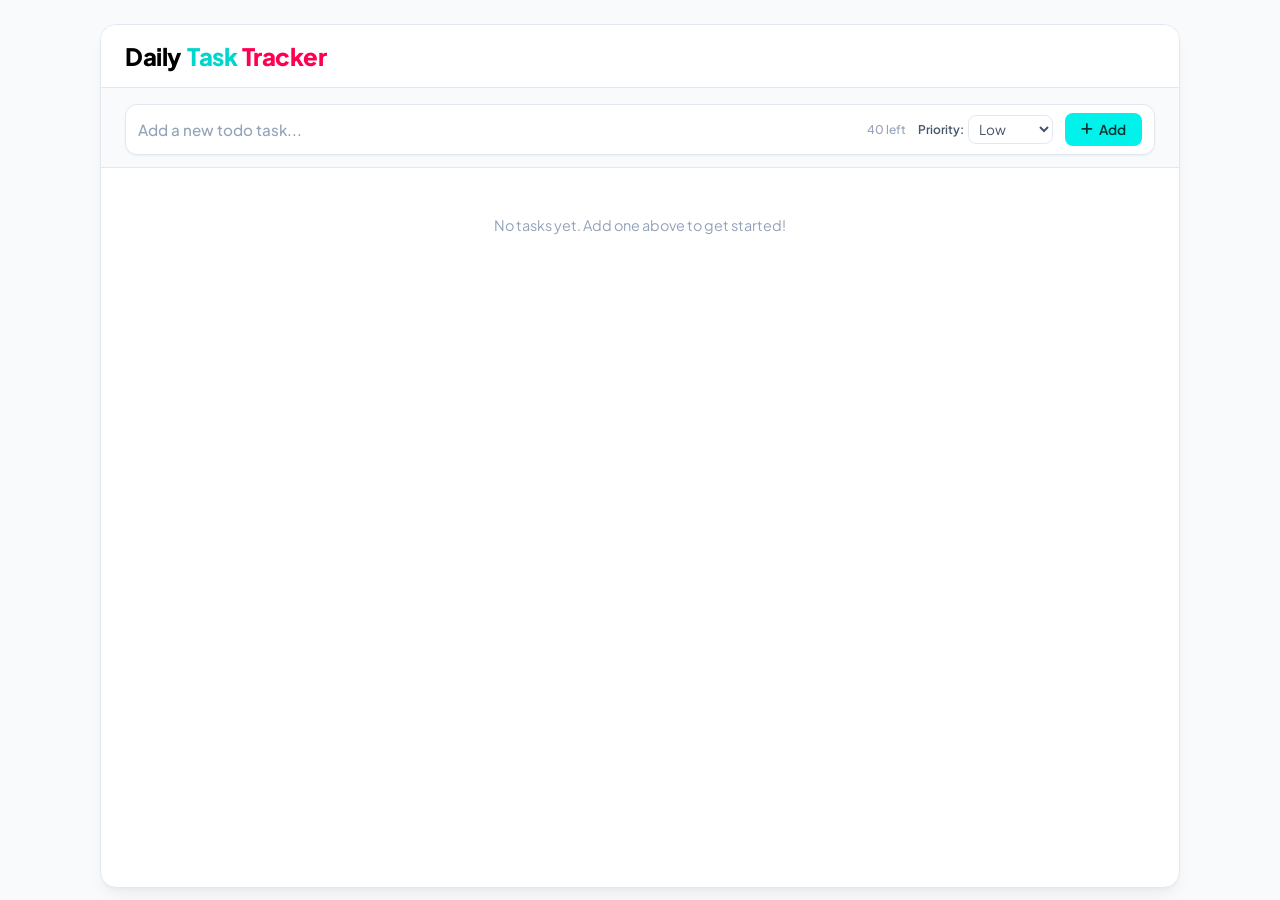
==== commit 55d405dc: "Merge pull request #7 from Tiktok-Workshop/devin/1788359451-phase-2-design-fields Phase 2: visual de" ====
--- a/start/index.html
+++ b/start/index.html
@@ -4,18 +4,46 @@
     <meta charset="UTF-8">
     <meta name="viewport" content="width=device-width, initial-scale=1.0">
     <title>Daily Task Tracker</title>
+    <link rel="preconnect" href="https://fonts.googleapis.com">
+    <link rel="preconnect" href="https://fonts.gstatic.com" crossorigin>
+    <link href="https://fonts.googleapis.com/css2?family=Plus+Jakarta+Sans:wght@400;500;600;700;800&display=swap" rel="stylesheet">
+    <link rel="stylesheet" href="https://cdnjs.cloudflare.com/ajax/libs/font-awesome/6.4.0/css/all.min.css">
     <link rel="stylesheet" href="css/styles.css">
 </head>
 <body>
-    <div class="container">
-        <h1 class="logo"><span class="todo-text">Daily</span> <span class="list-text">Task</span> <span class="accent-text">Tracker</span></h1>
+    <div class="app-card" id="appCard">
+        <header class="app-header">
+            <div class="logo"><span class="todo-text">Daily</span> <span class="list-text">Task</span> <span class="accent-text">Tracker</span></div>
+            <div class="header-controls"><!-- search/filter/sort land here in phase 4 --></div>
+        </header>
 
-        <div class="add-row">
-            <input type="text" id="todoTitleInput" placeholder="Add a new todo task..." maxlength="40">
-            <button id="addTodoBtn">Add</button>
-        </div>
+        <section class="add-todo-wrapper">
+            <div class="add-todo-card" id="addTodoCard">
+                <div class="add-todo-main-row">
+                    <input type="text" id="todoTitleInput" class="title-input-field" placeholder="Add a new todo task..." minlength="3" maxlength="40">
+                    <div class="row-right-group">
+                        <span id="titleCounter" class="char-counter">40 left</span>
+                        <div class="priority-select-wrapper">
+                            <label for="todoPriorityInput">Priority:</label>
+                            <select id="todoPriorityInput" class="select-filter" style="padding: 4px 6px;">
+                                <option value="low" selected>Low</option>
+                                <option value="medium">Medium</option>
+                                <option value="high">High</option>
+                            </select>
+                        </div>
+                        <button id="addTodoBtn" class="btn-add-submit"><i class="fas fa-plus"></i> Add</button>
+                    </div>
+                </div>
+                <div class="add-todo-desc-row">
+                    <textarea id="todoDescInput" class="desc-textarea-field" placeholder="Add description (optional)..." maxlength="150"></textarea>
+                    <div id="descCounter" class="desc-char-counter">150 left</div>
+                </div>
+            </div>
+        </section>
 
-        <div id="taskList"></div>
+        <main class="task-list-wrapper">
+            <div id="taskList"></div>
+        </main>
     </div>
 
     <script src="js/state.js"></script>
--- a/start/css/styles.css
+++ b/start/css/styles.css
@@ -1,63 +1,290 @@
+/* ==========================================================================
+   1. DESIGN TOKENS
+   ========================================================================== */
 :root {
+    /* Surfaces */
+    --bg-main: #f8fafc;
+    --bg-card: #ffffff;
+    --border-color: #e2e8f0;
+    --border-focus: #00f2ea;
+    /* Typography (slate scale) */
+    --text-primary: #0f172a;
+    --text-secondary: #475569;
+    --text-muted: #94a3b8;
+    /* Brand: aqua base. The pink accent is used ONLY in the app-title's last word. */
     --primary: #00f2ea;
     --primary-hover: #00cbc4;
-    --primary-contrast: #00332f;
+    --primary-light: #e0fffe;
+    --primary-contrast: #00332f; /* dark text for use on the light aqua primary */
     --accent: #ff0050;
-}
-
-* { box-sizing: border-box; margin: 0; padding: 0; font-family: system-ui, sans-serif; }
-body { background: #f8fafc; color: #0f172a; padding: 40px 16px; }
-
-.container { max-width: 560px; margin: 0 auto; }
-
-.logo { font-size: 2rem; font-weight: 800; letter-spacing: -0.5px; margin-bottom: 20px; text-align: center; }
-.logo .todo-text   { color: #000000; }
-.logo .list-text   { color: #00d6cf; }
-.logo .accent-text { color: var(--accent); }
-
-.add-row { display: flex; gap: 8px; margin-bottom: 20px; }
-#todoTitleInput {
+    --accent-hover: #cc0040;
+    /* Priority colors (used by the badges in Part B) */
+    --priority-low-bg: #f0fdf4;   --priority-low-text: #16a34a;   --priority-low-border: #10b981;
+    --priority-medium-bg: #fffbeb; --priority-medium-text: #d97706; --priority-medium-border: #f59e0b;
+    --priority-high-bg: #fef2f2;  --priority-high-text: #dc2626;  --priority-high-border: #f43f5e;
+    /* Elevation */
+    --shadow-sm: 0 1px 2px 0 rgba(0,0,0,0.05);
+    --shadow-md: 0 4px 6px -1px rgba(0,0,0,0.05), 0 2px 4px -2px rgba(0,0,0,0.05);
+    --shadow-lg: 0 10px 15px -3px rgba(0,0,0,0.05), 0 4px 6px -4px rgba(0,0,0,0.05);
+    /* Motion */
+    --transition-smooth: all 0.2s cubic-bezier(0.4, 0, 0.2, 1);
+}
+
+/* ==========================================================================
+   2. GLOBAL RESET
+   ========================================================================== */
+* {
+    box-sizing: border-box;
+    margin: 0;
+    padding: 0;
+    font-family: 'Plus Jakarta Sans', sans-serif;
+    -webkit-font-smoothing: antialiased;
+    -moz-osx-font-smoothing: grayscale;
+}
+
+body {
+    background-color: var(--bg-main);
+    color: var(--text-primary);
+    height: 100vh;
+    height: 100dvh;
+    display: flex;
+    flex-direction: column;
+    align-items: center;
+    justify-content: flex-start;
+    padding: 24px 16px 12px 16px;
+    overflow: hidden;
+}
+
+/* ==========================================================================
+   3. APP CARD SHELL
+   ========================================================================== */
+.app-card {
+    width: 100%;
+    max-width: 1080px;
     flex: 1;
-    padding: 10px 12px;
-    font-size: 1rem;
-    border: 1px solid #cbd5e1;
+    background-color: var(--bg-card);
+    border: 1px solid var(--border-color);
+    border-radius: 16px;
+    box-shadow: var(--shadow-lg);
+    display: flex;
+    flex-direction: column;
+    overflow: hidden;
+    position: relative;
+}
+
+/* ==========================================================================
+   4. HEADER
+   ========================================================================== */
+.app-header {
+    padding: 16px 24px;
+    border-bottom: 1px solid var(--border-color);
+    display: flex;
+    align-items: center;
+    justify-content: space-between;
+    flex-wrap: wrap;
+    gap: 12px;
+    background: var(--bg-card);
+    flex-shrink: 0;
+}
+
+.logo {
+    font-size: 1.5rem;
+    font-weight: 800;
+    letter-spacing: -0.5px;
+    user-select: none;
+}
+.logo .todo-text   { color: #000000; margin-right: 2px; }
+.logo .list-text   { color: #00d6cf; margin-left: 1px; }
+.logo .accent-text { color: var(--accent); margin-left: 1px; }
+
+.header-controls {
+    display: flex;
+    align-items: center;
+    gap: 8px;
+    flex-wrap: wrap;
+}
+
+.select-filter {
+    padding: 7px 10px;
+    border: 1px solid var(--border-color);
     border-radius: 8px;
-    outline: none;
-}
-#todoTitleInput:focus { border-color: var(--primary); }
-#addTodoBtn {
-    padding: 10px 18px;
-    font-size: 1rem;
-    font-weight: 600;
-    border-radius: 8px;
-    background: var(--primary);
+    font-size: 0.85rem;
+    outline: none;
+    background-color: var(--bg-card);
+    color: var(--text-secondary);
+    cursor: pointer;
+    transition: var(--transition-smooth);
+}
+.select-filter:focus { border-color: var(--border-focus); }
+
+/* ==========================================================================
+   5. INLINE ADD BAR
+   ========================================================================== */
+.add-todo-wrapper {
+    padding: 16px 24px 12px 24px;
+    background-color: var(--bg-main);
+    border-bottom: 1px solid var(--border-color);
+    flex-shrink: 0;
+}
+
+.add-todo-card {
+    background: var(--bg-card);
+    border: 1px solid var(--border-color);
+    border-radius: 12px;
+    box-shadow: var(--shadow-sm);
+    transition: var(--transition-smooth);
+    overflow: hidden;
+}
+.add-todo-card:focus-within {
+    border-color: var(--border-focus);
+    box-shadow: 0 0 0 4px rgba(0, 242, 234, 0.25);
+}
+
+.add-todo-main-row {
+    display: flex;
+    align-items: center;
+    padding: 8px 12px;
+    gap: 12px;
+}
+
+.title-input-field {
+    flex: 1;
+    border: none;
+    outline: none;
+    font-size: 0.95rem;
+    color: var(--text-primary);
+    font-weight: 500;
+    background: transparent;
+}
+.title-input-field::placeholder { color: var(--text-muted); }
+
+.row-right-group {
+    display: flex;
+    align-items: center;
+    gap: 12px;
+}
+
+.btn-add-submit {
+    background-color: var(--primary);
     color: var(--primary-contrast);
     border: none;
+    outline: none;
+    padding: 8px 16px;
+    border-radius: 8px;
+    font-size: 0.85rem;
+    font-weight: 600;
     cursor: pointer;
-}
-#addTodoBtn:hover { background: var(--primary-hover); }
-
-.task-row {
+    display: flex;
+    align-items: center;
+    gap: 6px;
+    transition: var(--transition-smooth);
+}
+.btn-add-submit:hover { background-color: var(--primary-hover); }
+
+/* ==========================================================================
+   6. TASK LIST & CARDS
+   ========================================================================== */
+.task-list-wrapper {
+    flex: 1;
+    overflow-y: auto;
+    padding: 16px 24px;
+}
+
+#taskList {
+    display: flex;
+    flex-direction: column;
+    gap: 10px;
+}
+
+.task-card {
+    background-color: var(--bg-card);
+    border: 1px solid var(--border-color);
+    border-radius: 10px;
+    padding: 12px;
+    box-shadow: var(--shadow-sm);
+    transition: var(--transition-smooth);
+    position: relative;
+    display: flex;
+    flex-direction: column;
+    gap: 8px;
+}
+.task-card:hover {
+    box-shadow: var(--shadow-md);
+    border-color: #cbd5e1;
+}
+
+.task-header {
     display: flex;
     align-items: center;
     justify-content: space-between;
-    gap: 12px;
-    padding: 12px 14px;
-    margin-bottom: 8px;
-    background: #ffffff;
-    border: 1px solid #e2e8f0;
-    border-radius: 8px;
-}
-.task-title { flex: 1; word-break: break-word; }
-.delete-btn {
-    padding: 6px 10px;
-    font-size: 0.85rem;
-    border: 1px solid #cbd5e1;
+    gap: 6px;
+}
+
+.task-title {
+    font-size: 0.88rem;
+    font-weight: 600;
+    color: var(--text-primary);
+    line-height: 1.35;
+    word-break: break-word;
+    overflow-wrap: break-word;
+}
+
+.btn-card-action {
+    background: transparent;
+    border: none;
+    outline: none;
+    width: 26px;
+    height: 26px;
     border-radius: 6px;
-    background: #ffffff;
-    color: #475569;
+    color: var(--text-secondary);
     cursor: pointer;
-}
-.delete-btn:hover { background: #f1f5f9; }
-
-.empty-message { text-align: center; color: #64748b; padding: 24px 0; }
+    display: flex;
+    align-items: center;
+    justify-content: center;
+    font-size: 0.78rem;
+    transition: var(--transition-smooth);
+}
+.btn-card-action:hover {
+    background-color: #f1f5f9;
+    color: var(--text-primary);
+}
+
+.empty-message {
+    text-align: center;
+    color: var(--text-muted);
+    padding: 32px 0;
+    font-size: 0.9rem;
+}
+
+/* ==========================================================================
+   7. UTILITIES
+   ========================================================================== */
+.hidden { display: none !important; }
+
+/* ==========================================================================
+   8. PRIORITY & DESCRIPTION
+   ========================================================================== */
+.task-card.priority-low    { border-left: 4px solid var(--priority-low-border); }
+.task-card.priority-medium { border-left: 4px solid var(--priority-medium-border); }
+.task-card.priority-high   { border-left: 4px solid var(--priority-high-border); }
+
+.badge-priority { font-size:0.7rem; font-weight:700; padding:2px 8px; border-radius:6px;
+    text-transform:uppercase; letter-spacing:0.2px; cursor:pointer; }
+.badge-priority.low    { background:var(--priority-low-bg);    color:var(--priority-low-text); }
+.badge-priority.medium { background:var(--priority-medium-bg); color:var(--priority-medium-text); }
+.badge-priority.high   { background:var(--priority-high-bg);   color:var(--priority-high-text); }
+
+.task-desc-excerpt { font-size:0.78rem; color:var(--text-secondary); line-height:1.4; word-break:break-word; }
+.char-counter, .desc-char-counter { font-size:0.75rem; color:var(--text-muted); font-weight:500; }
+.char-counter { white-space: nowrap; }
+.desc-char-counter { padding: 0 12px 6px 12px; text-align: right; font-size: 0.7rem; }
+
+.priority-select-wrapper { display: flex; align-items: center; gap: 4px; }
+.priority-select-wrapper label { font-size: 0.75rem; font-weight: 600; color: var(--text-secondary); }
+
+.add-todo-desc-row { max-height:0; opacity:0; overflow:hidden;
+    transition: max-height 0.25s cubic-bezier(0.4,0,0.2,1), opacity 0.2s ease; }
+.add-todo-card.expanded .add-todo-desc-row { max-height:80px; opacity:1; border-top:1px solid var(--border-color); }
+.desc-textarea-field { width:100%; height:55px; border:none; outline:none; resize:none; padding:10px 12px;
+    font-size:0.85rem; background:transparent; color:var(--text-secondary); }
+.desc-textarea-field::placeholder { color: var(--text-muted); }
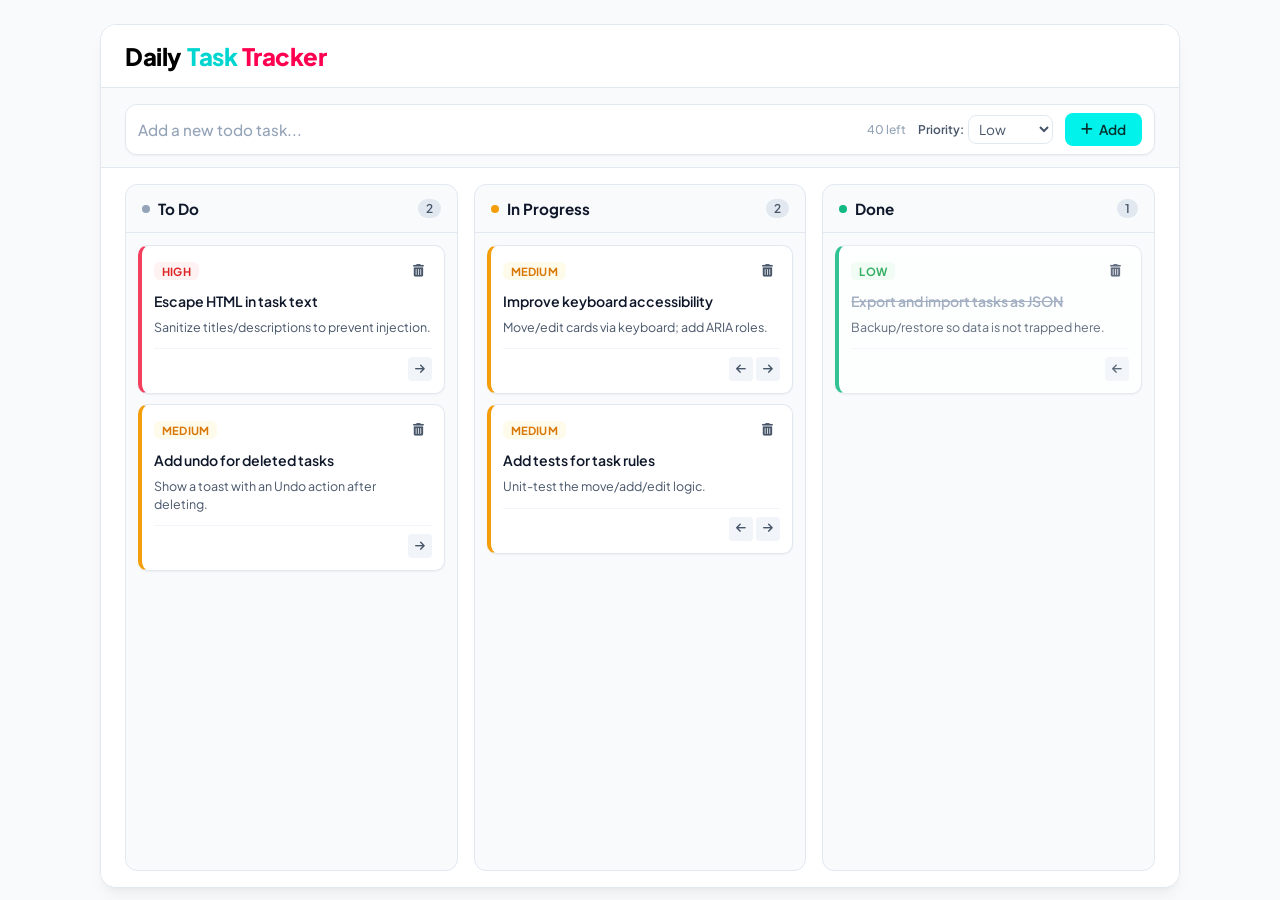
==== commit da45beaf: "Phase 3: three-column Kanban board with To Do -> In Progress -> Done workflow Co-Authored-By: Betty " ====
--- a/start/index.html
+++ b/start/index.html
@@ -41,8 +41,28 @@
             </div>
         </section>
 
-        <main class="task-list-wrapper">
-            <div id="taskList"></div>
+        <main class="board-container">
+            <section class="board-column" id="columnTodo" data-column="todo">
+                <header class="column-header">
+                    <div class="column-title-group"><span class="column-dot todo"></span><h3>To Do</h3></div>
+                    <span class="column-count" id="countTodo">0</span>
+                </header>
+                <div class="column-body no-scrollbar" id="bodyTodo"></div>
+            </section>
+            <section class="board-column" id="columnProgress" data-column="progress">
+                <header class="column-header">
+                    <div class="column-title-group"><span class="column-dot progress"></span><h3>In Progress</h3></div>
+                    <span class="column-count" id="countProgress">0</span>
+                </header>
+                <div class="column-body no-scrollbar" id="bodyProgress"></div>
+            </section>
+            <section class="board-column col-done" id="columnDone" data-column="done">
+                <header class="column-header">
+                    <div class="column-title-group"><span class="column-dot done"></span><h3>Done</h3></div>
+                    <span class="column-count" id="countDone">0</span>
+                </header>
+                <div class="column-body no-scrollbar" id="bodyDone"></div>
+            </section>
         </main>
     </div>
 
--- a/start/css/styles.css
+++ b/start/css/styles.css
@@ -184,17 +184,105 @@
 /* ==========================================================================
    6. TASK LIST & CARDS
    ========================================================================== */
-.task-list-wrapper {
+.no-scrollbar { -ms-overflow-style: none; scrollbar-width: none; }
+.no-scrollbar::-webkit-scrollbar { display: none; }
+
+.board-container {
+    flex: 1;
+    display: grid;
+    grid-template-columns: repeat(3, 1fr);
+    gap: 16px;
+    padding: 16px 24px;
+    background-color: var(--bg-card);
+    overflow: hidden;
+}
+
+.board-column {
+    background-color: var(--bg-main);
+    border: 1px solid var(--border-color);
+    border-radius: 12px;
+    display: flex;
+    flex-direction: column;
+    overflow: hidden;
+    transition: var(--transition-smooth);
+}
+
+.column-header {
+    padding: 14px 16px;
+    display: flex;
+    align-items: center;
+    justify-content: space-between;
+    border-bottom: 1px solid var(--border-color);
+    user-select: none;
+}
+.column-title-group { display: flex; align-items: center; gap: 8px; }
+.column-dot { width: 8px; height: 8px; border-radius: 50%; }
+.column-dot.todo { background-color: var(--text-muted); }
+.column-dot.progress { background-color: #f59e0b; }
+.column-dot.done { background-color: #10b981; }
+.column-header h3 { font-size: 0.95rem; font-weight: 700; color: var(--text-primary); }
+.column-count {
+    background-color: #e2e8f0;
+    color: var(--text-secondary);
+    font-size: 0.75rem;
+    font-weight: 600;
+    padding: 2px 8px;
+    border-radius: 12px;
+}
+
+.column-body {
     flex: 1;
     overflow-y: auto;
-    padding: 16px 24px;
-}
-
-#taskList {
+    padding: 12px;
     display: flex;
     flex-direction: column;
     gap: 10px;
 }
+
+.task-footer {
+    display: flex;
+    align-items: center;
+    justify-content: space-between;
+    border-top: 1px solid #f1f5f9;
+    padding-top: 8px;
+    margin-top: 4px;
+}
+.card-actions-left { display: flex; align-items: center; gap: 4px; }
+.card-nav-arrows { display: flex; align-items: center; gap: 3px; }
+.btn-arrow {
+    background: #f1f5f9;
+    border: none;
+    outline: none;
+    width: 24px;
+    height: 24px;
+    border-radius: 4px;
+    color: var(--text-secondary);
+    cursor: pointer;
+    display: flex;
+    align-items: center;
+    justify-content: center;
+    font-size: 0.7rem;
+    transition: var(--transition-smooth);
+}
+.btn-arrow:hover { background-color: #e2e8f0; color: var(--text-primary); }
+
+.board-column.col-done .task-card { opacity: 0.85; }
+.board-column.col-done .task-title { text-decoration: line-through; color: var(--text-muted); }
+
+.empty-column-placeholder {
+    flex: 1;
+    display: flex;
+    flex-direction: column;
+    align-items: center;
+    justify-content: center;
+    padding: 24px;
+    text-align: center;
+    color: var(--text-muted);
+    pointer-events: none;
+    user-select: none;
+}
+.empty-column-placeholder i { font-size: 1.8rem; margin-bottom: 8px; color: #cbd5e1; }
+.empty-column-placeholder p { font-size: 0.78rem; font-weight: 500; }
 
 .task-card {
     background-color: var(--bg-card);
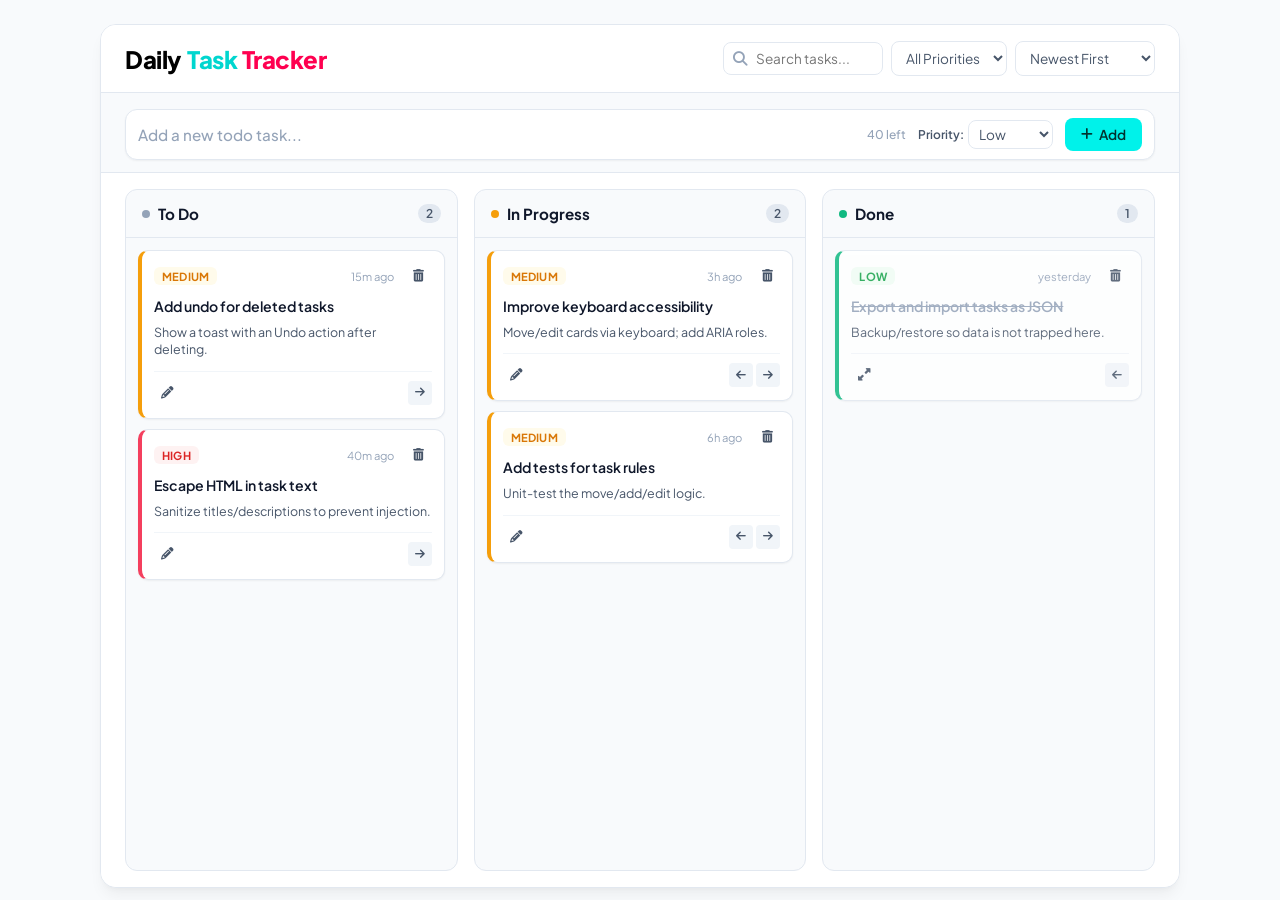
==== commit 07937c22: "Phase 4: edit/details modal, timestamps, delete confirmation, search/filter/sort Co-Authored-By: Bet" ====
--- a/start/index.html
+++ b/start/index.html
@@ -14,7 +14,24 @@
     <div class="app-card" id="appCard">
         <header class="app-header">
             <div class="logo"><span class="todo-text">Daily</span> <span class="list-text">Task</span> <span class="accent-text">Tracker</span></div>
-            <div class="header-controls"><!-- search/filter/sort land here in phase 4 --></div>
+            <div class="header-controls">
+                <div class="search-wrapper">
+                    <i class="fas fa-search"></i>
+                    <input type="text" id="searchInput" class="search-input" placeholder="Search tasks...">
+                </div>
+                <select id="priorityFilter" class="select-filter">
+                    <option value="all">All Priorities</option>
+                    <option value="low">Low</option>
+                    <option value="medium">Medium</option>
+                    <option value="high">High</option>
+                </select>
+                <select id="sortBySelect" class="select-filter">
+                    <option value="date-desc">Newest First</option>
+                    <option value="date-asc">Oldest First</option>
+                    <option value="priority-desc">Highest Priority</option>
+                    <option value="title-asc">Title (A-Z)</option>
+                </select>
+            </div>
         </header>
 
         <section class="add-todo-wrapper">
@@ -66,7 +83,66 @@
         </main>
     </div>
 
+    <div class="modal-overlay" id="taskModal">
+        <div class="modal-container">
+            <header class="modal-header">
+                <h3 id="taskModalTitle">Task Details</h3>
+                <button class="btn-modal-close" onclick="closeModal('taskModal')"><i class="fas fa-times"></i></button>
+            </header>
+            <div class="modal-body">
+                <div class="form-group">
+                    <div style="display: flex; justify-content: space-between;">
+                        <label for="taskTitleInput">Task Title *</label>
+                        <span id="taskTitleCounter" class="char-counter">40 left</span>
+                    </div>
+                    <input type="text" id="taskTitleInput" class="form-input" minlength="3" maxlength="40">
+                </div>
+                <div class="form-group">
+                    <label for="taskPriorityInput">Priority</label>
+                    <select id="taskPriorityInput" class="select-filter" style="width: 100%;">
+                        <option value="low">Low</option>
+                        <option value="medium">Medium</option>
+                        <option value="high">High</option>
+                    </select>
+                </div>
+                <div class="form-group">
+                    <div style="display: flex; justify-content: space-between;">
+                        <label for="taskDescInput">Description (Optional)</label>
+                        <span id="taskDescCounter" class="char-counter">150 left</span>
+                    </div>
+                    <textarea id="taskDescInput" class="form-textarea" maxlength="150"></textarea>
+                </div>
+                <div class="meta-list">
+                    <div class="meta-item"><span class="meta-label">Created At:</span><span class="meta-value" id="taskCreated"></span></div>
+                    <div class="meta-item"><span class="meta-label">Last Edited:</span><span class="meta-value" id="taskEdited"></span></div>
+                </div>
+            </div>
+            <footer class="modal-footer">
+                <button class="btn btn-secondary" onclick="closeModal('taskModal')">Close</button>
+                <button class="btn btn-primary" id="saveEditBtn">Save Changes</button>
+            </footer>
+        </div>
+    </div>
+
+    <div class="modal-overlay" id="confirmModal">
+        <div class="modal-container" style="max-width: 380px;">
+            <header class="modal-header" style="border-bottom: none; padding-bottom: 0;">
+                <h3 id="confirmModalTitle">Are you sure?</h3>
+                <button class="btn-modal-close" id="confirmCloseBtn"><i class="fas fa-times"></i></button>
+            </header>
+            <div class="modal-body" style="padding-top: 10px; padding-bottom: 10px;">
+                <p id="confirmModalMessage" style="font-size: 0.85rem; color: var(--text-secondary); line-height: 1.5;"></p>
+            </div>
+            <footer class="modal-footer" style="border-top: none; background: #fff;">
+                <button class="btn btn-secondary" id="confirmCancelBtn">Cancel</button>
+                <button class="btn btn-danger" id="confirmYesBtn">Yes, Proceed</button>
+            </footer>
+        </div>
+    </div>
+
     <script src="js/state.js"></script>
+    <script src="js/utils.js"></script>
+    <script src="js/modals.js"></script>
     <script src="js/render.js"></script>
     <script src="js/tasks.js"></script>
     <script src="js/events.js"></script>
--- a/start/css/styles.css
+++ b/start/css/styles.css
@@ -376,3 +376,153 @@
 .desc-textarea-field { width:100%; height:55px; border:none; outline:none; resize:none; padding:10px 12px;
     font-size:0.85rem; background:transparent; color:var(--text-secondary); }
 .desc-textarea-field::placeholder { color: var(--text-muted); }
+
+/* ==========================================================================
+   7. HEADER SEARCH CONTROLS
+   ========================================================================== */
+.search-wrapper { position: relative; }
+.search-wrapper i {
+    position: absolute;
+    left: 10px;
+    top: 50%;
+    transform: translateY(-50%);
+    color: var(--text-muted);
+    font-size: 0.9rem;
+}
+.search-input {
+    padding: 7px 12px 7px 32px;
+    border: 1px solid var(--border-color);
+    border-radius: 8px;
+    font-size: 0.85rem;
+    outline: none;
+    width: 160px;
+    transition: var(--transition-smooth);
+}
+.search-input:focus {
+    border-color: var(--border-focus);
+    width: 200px;
+    box-shadow: 0 0 0 3px rgba(0, 242, 234, 0.25);
+}
+
+.task-time {
+    font-size: 0.7rem;
+    color: var(--text-muted);
+    white-space: nowrap;
+    margin-left: auto;
+    margin-right: 6px;
+}
+
+/* ==========================================================================
+   8. MODALS & FORMS
+   ========================================================================== */
+.modal-overlay {
+    position: fixed;
+    inset: 0;
+    background-color: rgba(15, 23, 42, 0.4);
+    backdrop-filter: blur(2px);
+    z-index: 10000;
+    display: flex;
+    align-items: center;
+    justify-content: center;
+    opacity: 0;
+    pointer-events: none;
+    transition: opacity 0.2s ease;
+}
+.modal-overlay.active { opacity: 1; pointer-events: auto; }
+
+.modal-container {
+    background-color: #fff;
+    border: 1px solid var(--border-color);
+    border-radius: 12px;
+    width: 90%;
+    max-width: 450px;
+    box-shadow: var(--shadow-lg);
+    overflow: hidden;
+    transform: scale(0.95);
+    transition: transform 0.2s cubic-bezier(0.34, 1.56, 0.64, 1);
+}
+.modal-overlay.active .modal-container { transform: scale(1); }
+
+.modal-header {
+    padding: 16px 20px;
+    border-bottom: 1px solid var(--border-color);
+    display: flex;
+    align-items: center;
+    justify-content: space-between;
+}
+.modal-header h3 { font-size: 1rem; font-weight: 700; color: var(--text-primary); }
+.btn-modal-close {
+    background: transparent;
+    border: none;
+    outline: none;
+    color: var(--text-muted);
+    cursor: pointer;
+    font-size: 1rem;
+    transition: var(--transition-smooth);
+}
+.btn-modal-close:hover { color: var(--text-primary); }
+
+.modal-body { padding: 20px; display: flex; flex-direction: column; gap: 16px; }
+.modal-footer {
+    padding: 12px 20px;
+    border-top: 1px solid var(--border-color);
+    background-color: #f8fafc;
+    display: flex;
+    align-items: center;
+    justify-content: flex-end;
+    gap: 8px;
+}
+
+.form-group { display: flex; flex-direction: column; gap: 6px; }
+.form-group label { font-size: 0.78rem; font-weight: 600; color: var(--text-secondary); }
+.form-input, .form-textarea {
+    padding: 8px 12px;
+    border: 1px solid var(--border-color);
+    border-radius: 8px;
+    outline: none;
+    font-size: 0.88rem;
+    font-family: inherit;
+    transition: var(--transition-smooth);
+}
+.form-textarea { height: 80px; resize: none; }
+.form-input:focus, .form-textarea:focus {
+    border-color: var(--border-focus);
+    box-shadow: 0 0 0 3px rgba(0, 242, 234, 0.25);
+}
+.form-input:disabled, .form-textarea:disabled, .select-filter:disabled {
+    background-color: #f8fafc;
+    color: var(--text-secondary);
+    cursor: default;
+}
+
+.btn {
+    padding: 8px 14px;
+    font-size: 0.82rem;
+    font-weight: 600;
+    border-radius: 8px;
+    border: none;
+    cursor: pointer;
+    display: flex;
+    align-items: center;
+    gap: 6px;
+    transition: var(--transition-smooth);
+}
+.btn-secondary { background-color: #fff; border: 1px solid var(--border-color); color: var(--text-secondary); }
+.btn-secondary:hover { background-color: #f1f5f9; color: var(--text-primary); }
+.btn-primary { background-color: var(--primary); color: var(--primary-contrast); }
+.btn-primary:hover { background-color: var(--primary-hover); }
+.btn-danger { background-color: #ef4444; color: #fff; }
+.btn-danger:hover { background-color: #dc2626; }
+
+.meta-list {
+    display: flex;
+    flex-direction: column;
+    gap: 8px;
+    padding: 10px 12px;
+    background-color: #f8fafc;
+    border-radius: 8px;
+    border: 1px solid var(--border-color);
+}
+.meta-item { display: flex; justify-content: space-between; font-size: 0.75rem; }
+.meta-label { font-weight: 600; color: var(--text-secondary); }
+.meta-value { color: var(--text-primary); }
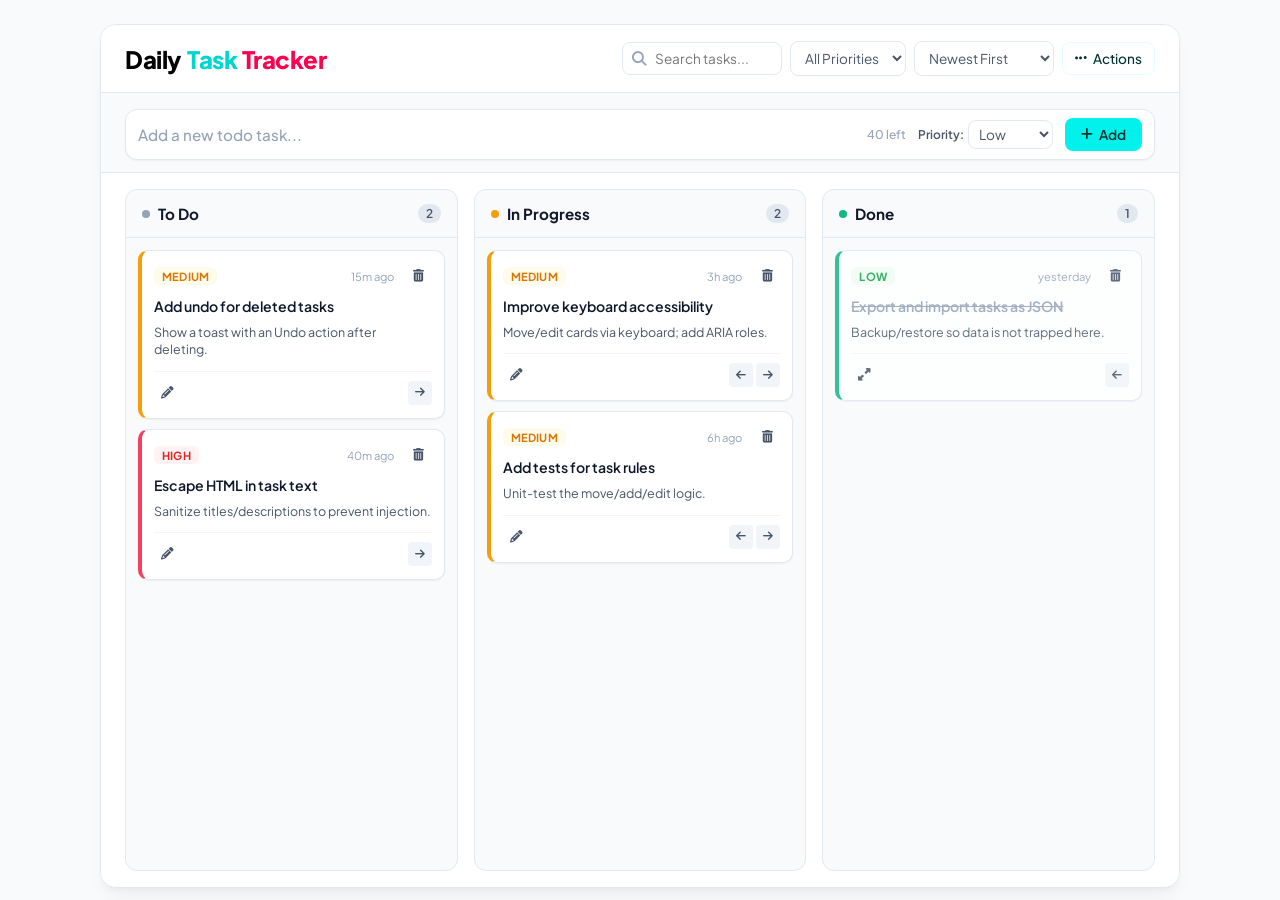
==== commit b987699d: "Phase 5: drag-and-drop, context menu, badge dropdown, toasts, bulk actions, mobile tabs Co-Authored-" ====
--- a/start/index.html
+++ b/start/index.html
@@ -31,6 +31,15 @@
                     <option value="priority-desc">Highest Priority</option>
                     <option value="title-asc">Title (A-Z)</option>
                 </select>
+                <div class="header-actions-dropdown">
+                    <button id="headerActionsBtn" class="btn-bulk-neutral" title="Board actions"><i class="fas fa-ellipsis-h"></i> Actions</button>
+                    <div class="header-actions-menu hidden" id="headerActionsMenu">
+                        <div class="context-menu-item" id="actLoadDemo"><i class="fas fa-wand-magic-sparkles"></i> Load Sample Data</div>
+                        <div class="context-divider"></div>
+                        <div class="context-menu-item" id="actCleanDone"><i class="fas fa-check-double"></i> Clean Done</div>
+                        <div class="context-menu-item danger" id="actCleanAll"><i class="fas fa-trash-alt"></i> Clean All</div>
+                    </div>
+                </div>
             </div>
         </header>
 
@@ -58,8 +67,14 @@
             </div>
         </section>
 
+        <nav class="mobile-board-tabs" id="mobileTabs">
+            <button class="mobile-tab-btn active" data-tab="todo">To Do <span class="badge" id="todoTabBadge">0</span></button>
+            <button class="mobile-tab-btn" data-tab="progress">In Progress <span class="badge" id="progressTabBadge">0</span></button>
+            <button class="mobile-tab-btn" data-tab="done">Done <span class="badge" id="doneTabBadge">0</span></button>
+        </nav>
+
         <main class="board-container">
-            <section class="board-column" id="columnTodo" data-column="todo">
+            <section class="board-column active-tab" id="columnTodo" data-column="todo">
                 <header class="column-header">
                     <div class="column-title-group"><span class="column-dot todo"></span><h3>To Do</h3></div>
                     <span class="column-count" id="countTodo">0</span>
@@ -140,11 +155,32 @@
         </div>
     </div>
 
+    <div class="custom-context-menu hidden" id="contextMenu">
+        <div class="context-menu-item" id="ctxView"><i class="fas fa-eye"></i> View Details</div>
+        <div class="context-menu-item" id="ctxEdit"><i class="fas fa-edit"></i> Edit Task</div>
+        <div class="context-divider"></div>
+        <div class="context-menu-item" id="ctxMoveTodo"><i class="fas fa-list"></i> Move to To Do</div>
+        <div class="context-menu-item" id="ctxMoveProgress"><i class="fas fa-spinner"></i> Move to Progress</div>
+        <div class="context-menu-item" id="ctxMoveDone"><i class="fas fa-check-circle"></i> Move to Done</div>
+        <div class="context-divider"></div>
+        <div class="context-menu-item danger" id="ctxDelete"><i class="fas fa-trash-alt"></i> Delete Task</div>
+    </div>
+
+    <div class="badge-dropdown-menu hidden" id="badgePriorityMenu">
+        <div class="badge-dropdown-item low" data-priority="low">Low</div>
+        <div class="badge-dropdown-item medium" data-priority="medium">Medium</div>
+        <div class="badge-dropdown-item high" data-priority="high">High</div>
+    </div>
+
+    <div class="toast-container" id="toastContainer"></div>
+
     <script src="js/state.js"></script>
     <script src="js/utils.js"></script>
+    <script src="js/toast.js"></script>
     <script src="js/modals.js"></script>
     <script src="js/render.js"></script>
     <script src="js/tasks.js"></script>
+    <script src="js/menus.js"></script>
     <script src="js/events.js"></script>
     <script src="js/main.js"></script>
 </body>
--- a/start/css/styles.css
+++ b/start/css/styles.css
@@ -526,3 +526,197 @@
 .meta-item { display: flex; justify-content: space-between; font-size: 0.75rem; }
 .meta-label { font-weight: 600; color: var(--text-secondary); }
 .meta-value { color: var(--text-primary); }
+
+/* ==========================================================================
+   9. POWER INTERACTIONS: MENUS, TOASTS, DRAG & DROP, MOBILE TABS
+   ========================================================================== */
+.hidden { display: none !important; }
+
+.task-card.dragging { opacity: 0.4; transform: scale(0.98); }
+.board-column.drag-over { border-color: var(--border-focus); background-color: var(--primary-light); }
+.badge-priority { cursor: pointer; }
+
+.btn-bulk-neutral {
+    background-color: #fff;
+    border: 1px solid var(--primary-light);
+    color: var(--primary-contrast);
+    padding: 7px 12px;
+    border-radius: 8px;
+    font-size: 0.85rem;
+    font-weight: 500;
+    cursor: pointer;
+    display: flex;
+    align-items: center;
+    gap: 6px;
+    transition: var(--transition-smooth);
+}
+.btn-bulk-neutral:hover { background-color: var(--primary-light); border-color: var(--primary); }
+
+.header-actions-dropdown { position: relative; display: inline-block; }
+.header-actions-menu {
+    position: absolute;
+    top: calc(100% + 6px);
+    right: 0;
+    background: #fff;
+    border: 1px solid var(--border-color);
+    border-radius: 8px;
+    box-shadow: var(--shadow-lg);
+    width: 190px;
+    z-index: 9999;
+    padding: 4px;
+    display: flex;
+    flex-direction: column;
+    gap: 2px;
+}
+
+.custom-context-menu {
+    position: absolute;
+    background: #fff;
+    border: 1px solid var(--border-color);
+    border-radius: 8px;
+    box-shadow: var(--shadow-lg);
+    width: 170px;
+    z-index: 9999;
+    padding: 4px;
+    display: flex;
+    flex-direction: column;
+    gap: 2px;
+}
+.context-menu-item {
+    display: flex;
+    align-items: center;
+    gap: 8px;
+    padding: 8px 10px;
+    font-size: 0.78rem;
+    font-weight: 500;
+    color: var(--text-secondary);
+    border-radius: 6px;
+    cursor: pointer;
+    transition: var(--transition-smooth);
+}
+.context-menu-item:hover { background-color: #f1f5f9; color: var(--text-primary); }
+.context-menu-item.danger { color: #ef4444; }
+.context-menu-item.danger:hover { background-color: #fef2f2; color: #dc2626; }
+.context-menu-item.disabled { opacity: 0.4; cursor: not-allowed; pointer-events: none; }
+.context-divider { height: 1px; background-color: var(--border-color); margin: 4px 2px; }
+
+.badge-dropdown-menu {
+    position: absolute;
+    background: #fff;
+    border: 1px solid var(--border-color);
+    border-radius: 8px;
+    box-shadow: var(--shadow-lg);
+    padding: 4px;
+    z-index: 9999;
+    display: flex;
+    flex-direction: column;
+    gap: 2px;
+    min-width: 100px;
+}
+.badge-dropdown-item {
+    padding: 6px 10px;
+    font-size: 0.75rem;
+    font-weight: 600;
+    border-radius: 6px;
+    cursor: pointer;
+    text-transform: uppercase;
+    letter-spacing: 0.2px;
+    transition: var(--transition-smooth);
+}
+.badge-dropdown-item.low { color: var(--priority-low-text); }
+.badge-dropdown-item.low:hover { background-color: var(--priority-low-bg); }
+.badge-dropdown-item.medium { color: var(--priority-medium-text); }
+.badge-dropdown-item.medium:hover { background-color: var(--priority-medium-bg); }
+.badge-dropdown-item.high { color: var(--priority-high-text); }
+.badge-dropdown-item.high:hover { background-color: var(--priority-high-bg); }
+
+.toast-container {
+    position: fixed;
+    top: 20px;
+    right: 20px;
+    z-index: 11000;
+    display: flex;
+    flex-direction: column;
+    gap: 10px;
+    pointer-events: none;
+}
+.toast {
+    background-color: #fff;
+    border: 1px solid var(--border-color);
+    border-left: 4px solid var(--primary);
+    box-shadow: var(--shadow-lg);
+    padding: 12px 16px;
+    border-radius: 8px;
+    display: flex;
+    align-items: center;
+    gap: 10px;
+    min-width: 250px;
+    max-width: 350px;
+    transform: translateX(120%);
+    opacity: 0;
+    transition: transform 0.3s cubic-bezier(0.34, 1.56, 0.64, 1), opacity 0.3s;
+    pointer-events: auto;
+}
+.toast.show { transform: translateX(0); opacity: 1; }
+.toast i { font-size: 1rem; }
+.toast-info { border-left-color: var(--primary); }
+.toast-info i { color: var(--primary); }
+.toast-success { border-left-color: #10b981; }
+.toast-success i { color: #10b981; }
+.toast-warning { border-left-color: #f59e0b; }
+.toast-warning i { color: #f59e0b; }
+.toast-error { border-left-color: #ef4444; }
+.toast-error i { color: #ef4444; }
+.toast-message { font-size: 0.8rem; font-weight: 500; color: var(--text-secondary); }
+
+.mobile-board-tabs {
+    display: none;
+    border-bottom: 1px solid var(--border-color);
+    background: #fff;
+    padding: 6px;
+    gap: 6px;
+    flex-shrink: 0;
+}
+.mobile-tab-btn {
+    flex: 1;
+    padding: 8px 4px;
+    border: none;
+    background: #f1f5f9;
+    border-radius: 8px;
+    font-size: 0.8rem;
+    font-weight: 600;
+    color: var(--text-secondary);
+    cursor: pointer;
+    display: flex;
+    align-items: center;
+    justify-content: center;
+    gap: 6px;
+    transition: var(--transition-smooth);
+}
+.mobile-tab-btn.active { background-color: var(--primary-light); color: var(--primary-contrast); }
+.mobile-tab-btn .badge {
+    background-color: #e2e8f0;
+    color: var(--text-secondary);
+    font-size: 0.7rem;
+    padding: 1px 6px;
+    border-radius: 10px;
+}
+.mobile-tab-btn.active .badge { background-color: var(--primary); color: var(--primary-contrast); }
+
+/* ==========================================================================
+   10. RESPONSIVE (MOBILE)
+   ========================================================================== */
+@media (max-width: 768px) {
+    .app-header { flex-direction: column; align-items: stretch; gap: 8px; padding: 12px; }
+    .logo { text-align: center; }
+    .header-controls { display: grid; grid-template-columns: 1fr 1fr; gap: 6px; width: 100%; }
+    .search-wrapper { grid-column: span 2; }
+    .search-input { width: 100% !important; font-size: 16px !important; }
+    .select-filter, .btn-bulk-neutral { width: 100%; justify-content: center; height: 36px; }
+    .header-actions-dropdown { display: block; }
+
+    .mobile-board-tabs { display: flex; }
+    .board-container { grid-template-columns: 1fr; padding: 12px; }
+    .board-column { display: none; height: 100%; }
+    .board-column.active-tab { display: flex; }
+}
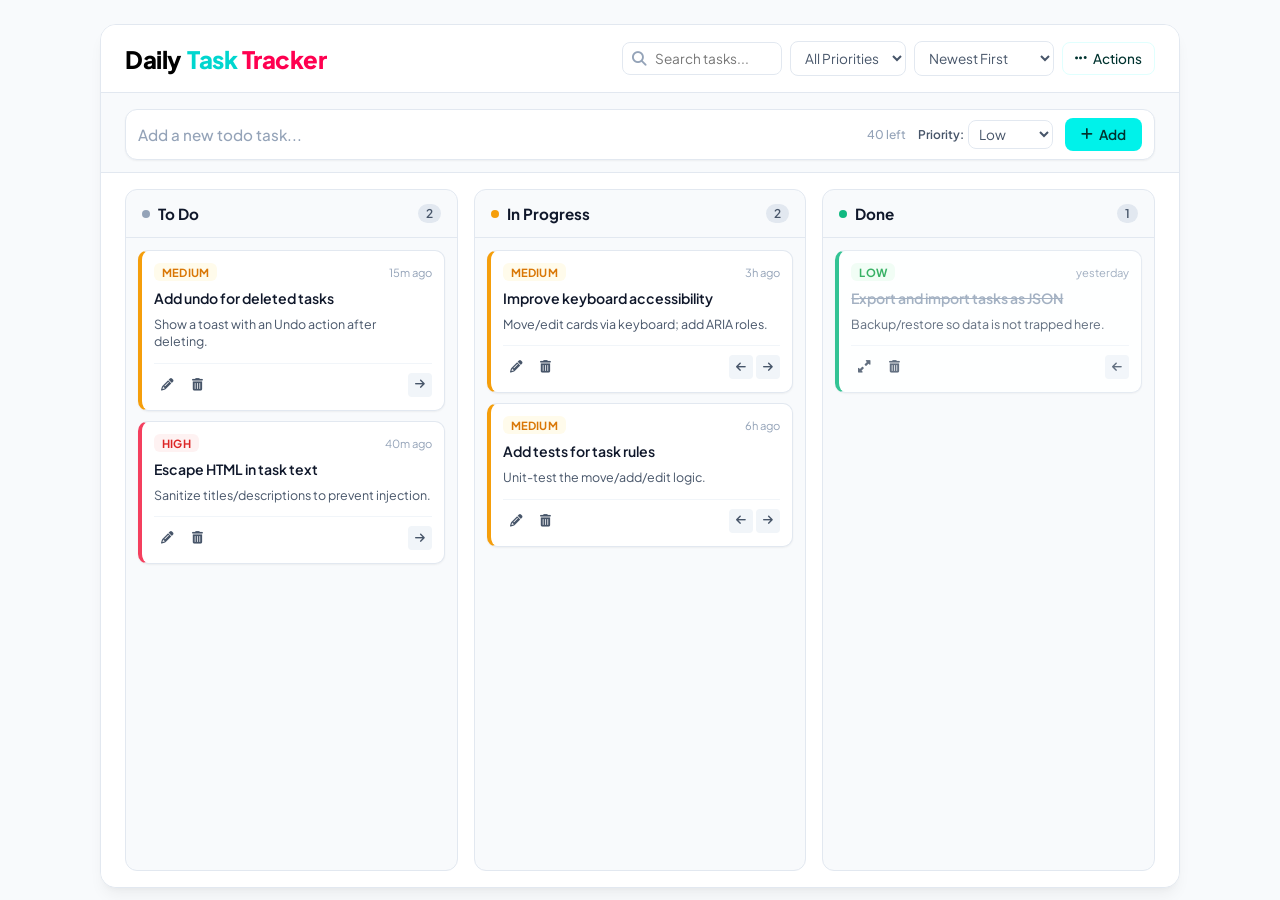
==== commit 98c11912: "Phase 5: drag-and-drop, context menu, badge dropdown, toasts, bulk actions, mobile tabs Co-Authored-" ====
--- a/start/index.html
+++ b/start/index.html
@@ -32,7 +32,9 @@
                     <option value="title-asc">Title (A-Z)</option>
                 </select>
                 <div class="header-actions-dropdown">
-                    <button id="headerActionsBtn" class="btn-bulk-neutral" title="Board actions"><i class="fas fa-ellipsis-h"></i> Actions</button>
+                    <button id="headerActionsBtn" class="btn-bulk-neutral" title="Board actions">
+                        <i class="fas fa-ellipsis-h"></i> Actions
+                    </button>
                     <div class="header-actions-menu hidden" id="headerActionsMenu">
                         <div class="context-menu-item" id="actLoadDemo"><i class="fas fa-wand-magic-sparkles"></i> Load Sample Data</div>
                         <div class="context-divider"></div>
@@ -98,11 +100,14 @@
         </main>
     </div>
 
+    <!-- COMBINED TASK DETAILS / EDIT MODAL -->
     <div class="modal-overlay" id="taskModal">
         <div class="modal-container">
             <header class="modal-header">
                 <h3 id="taskModalTitle">Task Details</h3>
-                <button class="btn-modal-close" onclick="closeModal('taskModal')"><i class="fas fa-times"></i></button>
+                <button class="btn-modal-close" onclick="closeModal('taskModal')">
+                    <i class="fas fa-times"></i>
+                </button>
             </header>
             <div class="modal-body">
                 <div class="form-group">
@@ -128,8 +133,14 @@
                     <textarea id="taskDescInput" class="form-textarea" maxlength="150"></textarea>
                 </div>
                 <div class="meta-list">
-                    <div class="meta-item"><span class="meta-label">Created At:</span><span class="meta-value" id="taskCreated"></span></div>
-                    <div class="meta-item"><span class="meta-label">Last Edited:</span><span class="meta-value" id="taskEdited"></span></div>
+                    <div class="meta-item">
+                        <span class="meta-label">Created At:</span>
+                        <span class="meta-value" id="taskCreated"></span>
+                    </div>
+                    <div class="meta-item">
+                        <span class="meta-label">Last Edited:</span>
+                        <span class="meta-value" id="taskEdited"></span>
+                    </div>
                 </div>
             </div>
             <footer class="modal-footer">
@@ -139,11 +150,14 @@
         </div>
     </div>
 
+    <!-- CUSTOM CONFIRMATION ACTION DIALOG -->
     <div class="modal-overlay" id="confirmModal">
         <div class="modal-container" style="max-width: 380px;">
             <header class="modal-header" style="border-bottom: none; padding-bottom: 0;">
                 <h3 id="confirmModalTitle">Are you sure?</h3>
-                <button class="btn-modal-close" id="confirmCloseBtn"><i class="fas fa-times"></i></button>
+                <button class="btn-modal-close" id="confirmCloseBtn">
+                    <i class="fas fa-times"></i>
+                </button>
             </header>
             <div class="modal-body" style="padding-top: 10px; padding-bottom: 10px;">
                 <p id="confirmModalMessage" style="font-size: 0.85rem; color: var(--text-secondary); line-height: 1.5;"></p>
@@ -155,6 +169,7 @@
         </div>
     </div>
 
+    <!-- MOUSE CONTEXT MENU DOM -->
     <div class="custom-context-menu hidden" id="contextMenu">
         <div class="context-menu-item" id="ctxView"><i class="fas fa-eye"></i> View Details</div>
         <div class="context-menu-item" id="ctxEdit"><i class="fas fa-edit"></i> Edit Task</div>
@@ -166,6 +181,7 @@
         <div class="context-menu-item danger" id="ctxDelete"><i class="fas fa-trash-alt"></i> Delete Task</div>
     </div>
 
+    <!-- INLINE PRIORITY BADGE DROPDOWN -->
     <div class="badge-dropdown-menu hidden" id="badgePriorityMenu">
         <div class="badge-dropdown-item low" data-priority="low">Low</div>
         <div class="badge-dropdown-item medium" data-priority="medium">Medium</div>
--- a/start/css/styles.css
+++ b/start/css/styles.css
@@ -1,5 +1,5 @@
 /* ==========================================================================
-   1. DESIGN TOKENS
+   1. CSS CUSTOM PROPERTIES (DESIGN TOKENS)
    ========================================================================== */
 :root {
     /* Surfaces */
@@ -18,14 +18,14 @@
     --primary-contrast: #00332f; /* dark text for use on the light aqua primary */
     --accent: #ff0050;
     --accent-hover: #cc0040;
-    /* Priority colors (used by the badges in Part B) */
-    --priority-low-bg: #f0fdf4;   --priority-low-text: #16a34a;   --priority-low-border: #10b981;
+    /* Priority colors */
+    --priority-low-bg: #f0fdf4;    --priority-low-text: #16a34a;    --priority-low-border: #10b981;
     --priority-medium-bg: #fffbeb; --priority-medium-text: #d97706; --priority-medium-border: #f59e0b;
-    --priority-high-bg: #fef2f2;  --priority-high-text: #dc2626;  --priority-high-border: #f43f5e;
+    --priority-high-bg: #fef2f2;   --priority-high-text: #dc2626;   --priority-high-border: #f43f5e;
     /* Elevation */
-    --shadow-sm: 0 1px 2px 0 rgba(0,0,0,0.05);
-    --shadow-md: 0 4px 6px -1px rgba(0,0,0,0.05), 0 2px 4px -2px rgba(0,0,0,0.05);
-    --shadow-lg: 0 10px 15px -3px rgba(0,0,0,0.05), 0 4px 6px -4px rgba(0,0,0,0.05);
+    --shadow-sm: 0 1px 2px 0 rgba(0, 0, 0, 0.05);
+    --shadow-md: 0 4px 6px -1px rgba(0, 0, 0, 0.05), 0 2px 4px -2px rgba(0, 0, 0, 0.05);
+    --shadow-lg: 0 10px 15px -3px rgba(0, 0, 0, 0.05), 0 4px 6px -4px rgba(0, 0, 0, 0.05);
     /* Motion */
     --transition-smooth: all 0.2s cubic-bezier(0.4, 0, 0.2, 1);
 }
@@ -55,8 +55,10 @@
     overflow: hidden;
 }
 
-/* ==========================================================================
-   3. APP CARD SHELL
+.hidden { display: none !important; }
+
+/* ==========================================================================
+   3. MASTER APPLICATION CONTAINER
    ========================================================================== */
 .app-card {
     width: 100%;
@@ -73,7 +75,7 @@
 }
 
 /* ==========================================================================
-   4. HEADER
+   4. APPLICATION HEADER
    ========================================================================== */
 .app-header {
     padding: 16px 24px;
@@ -83,7 +85,7 @@
     justify-content: space-between;
     flex-wrap: wrap;
     gap: 12px;
-    background: var(--bg-card);
+    background: #fff;
     flex-shrink: 0;
 }
 
@@ -104,13 +106,39 @@
     flex-wrap: wrap;
 }
 
+.search-wrapper {
+    position: relative;
+}
+.search-wrapper i {
+    position: absolute;
+    left: 10px;
+    top: 50%;
+    transform: translateY(-50%);
+    color: var(--text-muted);
+    font-size: 0.9rem;
+}
+.search-input {
+    padding: 7px 12px 7px 32px;
+    border: 1px solid var(--border-color);
+    border-radius: 8px;
+    font-size: 0.85rem;
+    outline: none;
+    width: 160px;
+    transition: var(--transition-smooth);
+}
+.search-input:focus {
+    border-color: var(--border-focus);
+    width: 200px;
+    box-shadow: 0 0 0 3px rgba(0, 242, 234, 0.25);
+}
+
 .select-filter {
     padding: 7px 10px;
     border: 1px solid var(--border-color);
     border-radius: 8px;
     font-size: 0.85rem;
     outline: none;
-    background-color: var(--bg-card);
+    background-color: #fff;
     color: var(--text-secondary);
     cursor: pointer;
     transition: var(--transition-smooth);
@@ -118,17 +146,17 @@
 .select-filter:focus { border-color: var(--border-focus); }
 
 /* ==========================================================================
-   5. INLINE ADD BAR
+   5. INLINE TASK CREATION
    ========================================================================== */
 .add-todo-wrapper {
     padding: 16px 24px 12px 24px;
-    background-color: var(--bg-main);
+    background-color: #f8fafc;
     border-bottom: 1px solid var(--border-color);
     flex-shrink: 0;
 }
 
 .add-todo-card {
-    background: var(--bg-card);
+    background: #fff;
     border: 1px solid var(--border-color);
     border-radius: 12px;
     box-shadow: var(--shadow-sm);
@@ -154,7 +182,6 @@
     font-size: 0.95rem;
     color: var(--text-primary);
     font-weight: 500;
-    background: transparent;
 }
 .title-input-field::placeholder { color: var(--text-muted); }
 
@@ -162,6 +189,24 @@
     display: flex;
     align-items: center;
     gap: 12px;
+}
+
+.char-counter {
+    font-size: 0.75rem;
+    color: var(--text-muted);
+    font-weight: 500;
+    white-space: nowrap;
+}
+
+.priority-select-wrapper {
+    display: flex;
+    align-items: center;
+    gap: 4px;
+}
+.priority-select-wrapper label {
+    font-size: 0.75rem;
+    font-weight: 600;
+    color: var(--text-secondary);
 }
 
 .btn-add-submit {
@@ -181,24 +226,55 @@
 }
 .btn-add-submit:hover { background-color: var(--primary-hover); }
 
-/* ==========================================================================
-   6. TASK LIST & CARDS
-   ========================================================================== */
-.no-scrollbar { -ms-overflow-style: none; scrollbar-width: none; }
-.no-scrollbar::-webkit-scrollbar { display: none; }
-
+.add-todo-desc-row {
+    max-height: 0;
+    opacity: 0;
+    overflow: hidden;
+    transition: max-height 0.25s cubic-bezier(0.4, 0, 0.2, 1), opacity 0.2s ease;
+    border-top: 0 solid var(--border-color);
+    background-color: #fafafa;
+}
+.add-todo-card.expanded .add-todo-desc-row {
+    max-height: 80px;
+    opacity: 1;
+    border-top: 1px solid var(--border-color);
+}
+
+.desc-textarea-field {
+    width: 100%;
+    height: 55px;
+    border: none;
+    outline: none;
+    resize: none;
+    padding: 10px 12px;
+    font-size: 0.85rem;
+    background: transparent;
+    color: var(--text-secondary);
+}
+.desc-textarea-field::placeholder { color: var(--text-muted); }
+
+.desc-char-counter {
+    padding: 0 12px 6px 12px;
+    text-align: right;
+    font-size: 0.7rem;
+    color: var(--text-muted);
+}
+
+/* ==========================================================================
+   6. KANBAN BOARD GRID
+   ========================================================================== */
 .board-container {
     flex: 1;
     display: grid;
     grid-template-columns: repeat(3, 1fr);
     gap: 16px;
     padding: 16px 24px;
-    background-color: var(--bg-card);
+    background-color: #ffffff;
     overflow: hidden;
 }
 
 .board-column {
-    background-color: var(--bg-main);
+    background-color: #f8fafc;
     border: 1px solid var(--border-color);
     border-radius: 12px;
     display: flex;
@@ -215,12 +291,26 @@
     border-bottom: 1px solid var(--border-color);
     user-select: none;
 }
-.column-title-group { display: flex; align-items: center; gap: 8px; }
-.column-dot { width: 8px; height: 8px; border-radius: 50%; }
-.column-dot.todo { background-color: var(--text-muted); }
+.column-title-group {
+    display: flex;
+    align-items: center;
+    gap: 8px;
+}
+.column-header h3 {
+    font-size: 0.95rem;
+    font-weight: 700;
+    color: var(--text-primary);
+}
+
+.column-dot {
+    width: 8px;
+    height: 8px;
+    border-radius: 50%;
+}
+.column-dot.todo     { background-color: var(--text-muted); }
 .column-dot.progress { background-color: #f59e0b; }
-.column-dot.done { background-color: #10b981; }
-.column-header h3 { font-size: 0.95rem; font-weight: 700; color: var(--text-primary); }
+.column-dot.done     { background-color: #10b981; }
+
 .column-count {
     background-color: #e2e8f0;
     color: var(--text-secondary);
@@ -239,6 +329,129 @@
     gap: 10px;
 }
 
+.no-scrollbar {
+    -ms-overflow-style: none;
+    scrollbar-width: none;
+}
+.no-scrollbar::-webkit-scrollbar { display: none; }
+
+.empty-column-placeholder {
+    flex: 1;
+    display: flex;
+    flex-direction: column;
+    align-items: center;
+    justify-content: center;
+    padding: 24px;
+    text-align: center;
+    color: var(--text-muted);
+    pointer-events: none;
+    user-select: none;
+}
+.empty-column-placeholder i {
+    font-size: 1.8rem;
+    margin-bottom: 8px;
+    color: #cbd5e1;
+}
+.empty-column-placeholder p {
+    font-size: 0.78rem;
+    font-weight: 500;
+}
+
+/* ==========================================================================
+   7. TASK CARD COMPONENT
+   ========================================================================== */
+.task-card {
+    background-color: var(--bg-card);
+    border: 1px solid var(--border-color);
+    border-radius: 10px;
+    padding: 12px;
+    box-shadow: var(--shadow-sm);
+    transition: var(--transition-smooth);
+    position: relative;
+    display: flex;
+    flex-direction: column;
+    gap: 8px;
+}
+.task-card:hover {
+    box-shadow: var(--shadow-md);
+    border-color: #cbd5e1;
+}
+
+.task-card.priority-low    { border-left: 4px solid var(--priority-low-border); }
+.task-card.priority-medium { border-left: 4px solid var(--priority-medium-border); }
+.task-card.priority-high   { border-left: 4px solid var(--priority-high-border); }
+
+.task-header {
+    display: flex;
+    align-items: center;
+    justify-content: space-between;
+    gap: 6px;
+}
+
+.badge-priority {
+    font-size: 0.7rem;
+    font-weight: 700;
+    padding: 2px 8px;
+    border-radius: 6px;
+    cursor: pointer;
+    text-transform: uppercase;
+    letter-spacing: 0.2px;
+    position: relative;
+    user-select: none;
+    transition: var(--transition-smooth);
+}
+.badge-priority:hover   { filter: brightness(0.95); }
+.badge-priority.low     { background-color: var(--priority-low-bg);    color: var(--priority-low-text); }
+.badge-priority.medium  { background-color: var(--priority-medium-bg); color: var(--priority-medium-text); }
+.badge-priority.high    { background-color: var(--priority-high-bg);   color: var(--priority-high-text); }
+
+.task-title {
+    font-size: 0.88rem;
+    font-weight: 600;
+    color: var(--text-primary);
+    line-height: 1.35;
+    word-break: break-word;
+    overflow-wrap: break-word;
+}
+
+.task-time {
+    font-size: 0.7rem;
+    color: var(--text-muted);
+    white-space: nowrap;
+}
+
+.task-desc-excerpt {
+    font-size: 0.78rem;
+    color: var(--text-secondary);
+    line-height: 1.4;
+    display: -webkit-box;
+    -webkit-line-clamp: 2;
+    -webkit-box-orient: vertical;
+    overflow: hidden;
+    text-overflow: ellipsis;
+    word-break: break-word;
+}
+
+.btn-card-action {
+    background: transparent;
+    border: none;
+    outline: none;
+    width: 26px;
+    height: 26px;
+    border-radius: 6px;
+    color: var(--text-secondary);
+    cursor: pointer;
+    display: flex;
+    align-items: center;
+    justify-content: center;
+    font-size: 0.78rem;
+    transition: var(--transition-smooth);
+}
+.btn-card-action:hover {
+    background-color: #f1f5f9;
+    color: var(--text-primary);
+}
+
 .task-footer {
     display: flex;
     align-items: center;
@@ -247,8 +460,19 @@
     padding-top: 8px;
     margin-top: 4px;
 }
-.card-actions-left { display: flex; align-items: center; gap: 4px; }
-.card-nav-arrows { display: flex; align-items: center; gap: 3px; }
+
+.card-actions-left {
+    display: flex;
+    align-items: center;
+    gap: 4px;
+}
+
+.card-nav-arrows {
+    display: flex;
+    align-items: center;
+    gap: 3px;
+}
+
 .btn-arrow {
     background: #f1f5f9;
     border: none;
@@ -264,160 +488,26 @@
     font-size: 0.7rem;
     transition: var(--transition-smooth);
 }
-.btn-arrow:hover { background-color: #e2e8f0; color: var(--text-primary); }
+.btn-arrow:hover {
+    background-color: #e2e8f0;
+    color: var(--text-primary);
+}
 
 .board-column.col-done .task-card { opacity: 0.85; }
-.board-column.col-done .task-title { text-decoration: line-through; color: var(--text-muted); }
-
-.empty-column-placeholder {
-    flex: 1;
-    display: flex;
-    flex-direction: column;
-    align-items: center;
-    justify-content: center;
-    padding: 24px;
-    text-align: center;
+.board-column.col-done .task-title {
+    text-decoration: line-through;
     color: var(--text-muted);
-    pointer-events: none;
-    user-select: none;
-}
-.empty-column-placeholder i { font-size: 1.8rem; margin-bottom: 8px; color: #cbd5e1; }
-.empty-column-placeholder p { font-size: 0.78rem; font-weight: 500; }
-
-.task-card {
-    background-color: var(--bg-card);
-    border: 1px solid var(--border-color);
-    border-radius: 10px;
-    padding: 12px;
-    box-shadow: var(--shadow-sm);
-    transition: var(--transition-smooth);
-    position: relative;
-    display: flex;
-    flex-direction: column;
-    gap: 8px;
-}
-.task-card:hover {
-    box-shadow: var(--shadow-md);
-    border-color: #cbd5e1;
-}
-
-.task-header {
-    display: flex;
-    align-items: center;
-    justify-content: space-between;
-    gap: 6px;
-}
-
-.task-title {
-    font-size: 0.88rem;
-    font-weight: 600;
-    color: var(--text-primary);
-    line-height: 1.35;
-    word-break: break-word;
-    overflow-wrap: break-word;
-}
-
-.btn-card-action {
-    background: transparent;
-    border: none;
-    outline: none;
-    width: 26px;
-    height: 26px;
-    border-radius: 6px;
-    color: var(--text-secondary);
-    cursor: pointer;
-    display: flex;
-    align-items: center;
-    justify-content: center;
-    font-size: 0.78rem;
-    transition: var(--transition-smooth);
-}
-.btn-card-action:hover {
-    background-color: #f1f5f9;
-    color: var(--text-primary);
-}
-
-.empty-message {
-    text-align: center;
-    color: var(--text-muted);
-    padding: 32px 0;
-    font-size: 0.9rem;
-}
-
-/* ==========================================================================
-   7. UTILITIES
-   ========================================================================== */
-.hidden { display: none !important; }
-
-/* ==========================================================================
-   8. PRIORITY & DESCRIPTION
-   ========================================================================== */
-.task-card.priority-low    { border-left: 4px solid var(--priority-low-border); }
-.task-card.priority-medium { border-left: 4px solid var(--priority-medium-border); }
-.task-card.priority-high   { border-left: 4px solid var(--priority-high-border); }
-
-.badge-priority { font-size:0.7rem; font-weight:700; padding:2px 8px; border-radius:6px;
-    text-transform:uppercase; letter-spacing:0.2px; cursor:pointer; }
-.badge-priority.low    { background:var(--priority-low-bg);    color:var(--priority-low-text); }
-.badge-priority.medium { background:var(--priority-medium-bg); color:var(--priority-medium-text); }
-.badge-priority.high   { background:var(--priority-high-bg);   color:var(--priority-high-text); }
-
-.task-desc-excerpt { font-size:0.78rem; color:var(--text-secondary); line-height:1.4; word-break:break-word; }
-.char-counter, .desc-char-counter { font-size:0.75rem; color:var(--text-muted); font-weight:500; }
-.char-counter { white-space: nowrap; }
-.desc-char-counter { padding: 0 12px 6px 12px; text-align: right; font-size: 0.7rem; }
-
-.priority-select-wrapper { display: flex; align-items: center; gap: 4px; }
-.priority-select-wrapper label { font-size: 0.75rem; font-weight: 600; color: var(--text-secondary); }
-
-.add-todo-desc-row { max-height:0; opacity:0; overflow:hidden;
-    transition: max-height 0.25s cubic-bezier(0.4,0,0.2,1), opacity 0.2s ease; }
-.add-todo-card.expanded .add-todo-desc-row { max-height:80px; opacity:1; border-top:1px solid var(--border-color); }
-.desc-textarea-field { width:100%; height:55px; border:none; outline:none; resize:none; padding:10px 12px;
-    font-size:0.85rem; background:transparent; color:var(--text-secondary); }
-.desc-textarea-field::placeholder { color: var(--text-muted); }
-
-/* ==========================================================================
-   7. HEADER SEARCH CONTROLS
-   ========================================================================== */
-.search-wrapper { position: relative; }
-.search-wrapper i {
-    position: absolute;
-    left: 10px;
-    top: 50%;
-    transform: translateY(-50%);
-    color: var(--text-muted);
-    font-size: 0.9rem;
-}
-.search-input {
-    padding: 7px 12px 7px 32px;
-    border: 1px solid var(--border-color);
-    border-radius: 8px;
-    font-size: 0.85rem;
-    outline: none;
-    width: 160px;
-    transition: var(--transition-smooth);
-}
-.search-input:focus {
-    border-color: var(--border-focus);
-    width: 200px;
-    box-shadow: 0 0 0 3px rgba(0, 242, 234, 0.25);
-}
-
-.task-time {
-    font-size: 0.7rem;
-    color: var(--text-muted);
-    white-space: nowrap;
-    margin-left: auto;
-    margin-right: 6px;
-}
-
-/* ==========================================================================
-   8. MODALS & FORMS
+}
+
+/* ==========================================================================
+   8. MODAL INTERFACES
    ========================================================================== */
 .modal-overlay {
     position: fixed;
-    inset: 0;
+    top: 0;
+    left: 0;
+    right: 0;
+    bottom: 0;
     background-color: rgba(15, 23, 42, 0.4);
     backdrop-filter: blur(2px);
     z-index: 10000;
@@ -428,7 +518,10 @@
     pointer-events: none;
     transition: opacity 0.2s ease;
 }
-.modal-overlay.active { opacity: 1; pointer-events: auto; }
+.modal-overlay.active {
+    opacity: 1;
+    pointer-events: auto;
+}
 
 .modal-container {
     background-color: #fff;
@@ -450,7 +543,12 @@
     align-items: center;
     justify-content: space-between;
 }
-.modal-header h3 { font-size: 1rem; font-weight: 700; color: var(--text-primary); }
+.modal-header h3 {
+    font-size: 1rem;
+    font-weight: 700;
+    color: var(--text-primary);
+}
+
 .btn-modal-close {
     background: transparent;
     border: none;
@@ -462,7 +560,13 @@
 }
 .btn-modal-close:hover { color: var(--text-primary); }
 
-.modal-body { padding: 20px; display: flex; flex-direction: column; gap: 16px; }
+.modal-body {
+    padding: 20px;
+    display: flex;
+    flex-direction: column;
+    gap: 16px;
+}
+
 .modal-footer {
     padding: 12px 20px;
     border-top: 1px solid var(--border-color);
@@ -473,23 +577,48 @@
     gap: 8px;
 }
 
-.form-group { display: flex; flex-direction: column; gap: 6px; }
-.form-group label { font-size: 0.78rem; font-weight: 600; color: var(--text-secondary); }
-.form-input, .form-textarea {
+.form-group {
+    display: flex;
+    flex-direction: column;
+    gap: 6px;
+}
+.form-group label {
+    font-size: 0.78rem;
+    font-weight: 600;
+    color: var(--text-secondary);
+}
+
+.form-input {
     padding: 8px 12px;
     border: 1px solid var(--border-color);
     border-radius: 8px;
     outline: none;
     font-size: 0.88rem;
-    font-family: inherit;
-    transition: var(--transition-smooth);
-}
-.form-textarea { height: 80px; resize: none; }
-.form-input:focus, .form-textarea:focus {
+    transition: var(--transition-smooth);
+}
+.form-input:focus {
     border-color: var(--border-focus);
     box-shadow: 0 0 0 3px rgba(0, 242, 234, 0.25);
 }
-.form-input:disabled, .form-textarea:disabled, .select-filter:disabled {
+
+.form-textarea {
+    padding: 8px 12px;
+    border: 1px solid var(--border-color);
+    border-radius: 8px;
+    outline: none;
+    font-size: 0.88rem;
+    height: 80px;
+    resize: none;
+    transition: var(--transition-smooth);
+}
+.form-textarea:focus {
+    border-color: var(--border-focus);
+    box-shadow: 0 0 0 3px rgba(0, 242, 234, 0.25);
+}
+
+.form-input:disabled,
+.form-textarea:disabled,
+.select-filter:disabled {
     background-color: #f8fafc;
     color: var(--text-secondary);
     cursor: default;
@@ -507,11 +636,24 @@
     gap: 6px;
     transition: var(--transition-smooth);
 }
-.btn-secondary { background-color: #fff; border: 1px solid var(--border-color); color: var(--text-secondary); }
-.btn-secondary:hover { background-color: #f1f5f9; color: var(--text-primary); }
-.btn-primary { background-color: var(--primary); color: var(--primary-contrast); }
+.btn-secondary {
+    background-color: #fff;
+    border: 1px solid var(--border-color);
+    color: var(--text-secondary);
+}
+.btn-secondary:hover {
+    background-color: #f1f5f9;
+    color: var(--text-primary);
+}
+.btn-primary {
+    background-color: var(--primary);
+    color: var(--primary-contrast);
+}
 .btn-primary:hover { background-color: var(--primary-hover); }
-.btn-danger { background-color: #ef4444; color: #fff; }
+.btn-danger {
+    background-color: #ef4444;
+    color: #fff;
+}
 .btn-danger:hover { background-color: #dc2626; }
 
 .meta-list {
@@ -523,19 +665,76 @@
     border-radius: 8px;
     border: 1px solid var(--border-color);
 }
-.meta-item { display: flex; justify-content: space-between; font-size: 0.75rem; }
-.meta-label { font-weight: 600; color: var(--text-secondary); }
+.meta-item {
+    display: flex;
+    justify-content: space-between;
+    font-size: 0.75rem;
+}
+.meta-label {
+    font-weight: 600;
+    color: var(--text-secondary);
+}
 .meta-value { color: var(--text-primary); }
 
 /* ==========================================================================
-   9. POWER INTERACTIONS: MENUS, TOASTS, DRAG & DROP, MOBILE TABS
-   ========================================================================== */
-.hidden { display: none !important; }
-
-.task-card.dragging { opacity: 0.4; transform: scale(0.98); }
-.board-column.drag-over { border-color: var(--border-focus); background-color: var(--primary-light); }
-.badge-priority { cursor: pointer; }
-
+   MOBILE SEGMENTED COLUMN TABS
+   ========================================================================== */
+.mobile-board-tabs {
+    display: none;
+    border-bottom: 1px solid var(--border-color);
+    background: #ffffff;
+    padding: 6px;
+    gap: 6px;
+    flex-shrink: 0;
+}
+.mobile-tab-btn {
+    flex: 1;
+    padding: 8px 4px;
+    border: none;
+    background: #f1f5f9;
+    border-radius: 8px;
+    font-size: 0.8rem;
+    font-weight: 600;
+    color: var(--text-secondary);
+    cursor: pointer;
+    display: flex;
+    align-items: center;
+    justify-content: center;
+    gap: 6px;
+    transition: var(--transition-smooth);
+}
+.mobile-tab-btn.active {
+    background-color: var(--primary-light);
+    color: var(--primary);
+}
+.mobile-tab-btn .badge {
+    background-color: #e2e8f0;
+    color: var(--text-secondary);
+    font-size: 0.7rem;
+    padding: 1px 6px;
+    border-radius: 10px;
+}
+.mobile-tab-btn.active .badge {
+    background-color: var(--primary);
+    color: var(--primary-contrast);
+}
+
+/* ==========================================================================
+   DRAG AND DROP
+   ========================================================================== */
+.board-column.drag-over {
+    border-color: var(--border-focus);
+    background-color: var(--primary-light);
+}
+.task-card:active { cursor: grabbing; }
+.task-card.dragging {
+    opacity: 0.4;
+    transform: scale(0.98);
+}
+
+/* ==========================================================================
+   HEADER ACTIONS DROPDOWN (BULK OPERATIONS)
+   ========================================================================== */
 .btn-bulk-neutral {
     background-color: #fff;
     border: 1px solid var(--primary-light);
@@ -550,9 +749,14 @@
     gap: 6px;
     transition: var(--transition-smooth);
 }
-.btn-bulk-neutral:hover { background-color: var(--primary-light); border-color: var(--primary); }
-
-.header-actions-dropdown { position: relative; display: inline-block; }
+.btn-bulk-neutral:hover {
+    background-color: var(--primary-light);
+    border-color: var(--primary);
+}
+.header-actions-dropdown {
+    position: relative;
+    display: inline-block;
+}
 .header-actions-menu {
     position: absolute;
     top: calc(100% + 6px);
@@ -569,37 +773,9 @@
     gap: 2px;
 }
 
-.custom-context-menu {
-    position: absolute;
-    background: #fff;
-    border: 1px solid var(--border-color);
-    border-radius: 8px;
-    box-shadow: var(--shadow-lg);
-    width: 170px;
-    z-index: 9999;
-    padding: 4px;
-    display: flex;
-    flex-direction: column;
-    gap: 2px;
-}
-.context-menu-item {
-    display: flex;
-    align-items: center;
-    gap: 8px;
-    padding: 8px 10px;
-    font-size: 0.78rem;
-    font-weight: 500;
-    color: var(--text-secondary);
-    border-radius: 6px;
-    cursor: pointer;
-    transition: var(--transition-smooth);
-}
-.context-menu-item:hover { background-color: #f1f5f9; color: var(--text-primary); }
-.context-menu-item.danger { color: #ef4444; }
-.context-menu-item.danger:hover { background-color: #fef2f2; color: #dc2626; }
-.context-menu-item.disabled { opacity: 0.4; cursor: not-allowed; pointer-events: none; }
-.context-divider { height: 1px; background-color: var(--border-color); margin: 4px 2px; }
-
+/* ==========================================================================
+   PRIORITY BADGE DROPDOWN
+   ========================================================================== */
 .badge-dropdown-menu {
     position: absolute;
     background: #fff;
@@ -607,7 +783,7 @@
     border-radius: 8px;
     box-shadow: var(--shadow-lg);
     padding: 4px;
-    z-index: 9999;
+    z-index: 1000;
     display: flex;
     flex-direction: column;
     gap: 2px;
@@ -623,13 +799,64 @@
     letter-spacing: 0.2px;
     transition: var(--transition-smooth);
 }
-.badge-dropdown-item.low { color: var(--priority-low-text); }
-.badge-dropdown-item.low:hover { background-color: var(--priority-low-bg); }
-.badge-dropdown-item.medium { color: var(--priority-medium-text); }
+.badge-dropdown-item.low          { color: var(--priority-low-text); }
+.badge-dropdown-item.low:hover    { background-color: var(--priority-low-bg); }
+.badge-dropdown-item.medium       { color: var(--priority-medium-text); }
 .badge-dropdown-item.medium:hover { background-color: var(--priority-medium-bg); }
-.badge-dropdown-item.high { color: var(--priority-high-text); }
-.badge-dropdown-item.high:hover { background-color: var(--priority-high-bg); }
-
+.badge-dropdown-item.high         { color: var(--priority-high-text); }
+.badge-dropdown-item.high:hover   { background-color: var(--priority-high-bg); }
+
+/* ==========================================================================
+   RIGHT-CLICK CONTEXT MENU
+   ========================================================================== */
+.custom-context-menu {
+    position: absolute;
+    background: #fff;
+    border: 1px solid var(--border-color);
+    border-radius: 8px;
+    box-shadow: var(--shadow-lg);
+    width: 160px;
+    z-index: 9999;
+    padding: 4px;
+    display: flex;
+    flex-direction: column;
+    gap: 2px;
+}
+.context-menu-item {
+    display: flex;
+    align-items: center;
+    gap: 8px;
+    padding: 8px 10px;
+    font-size: 0.78rem;
+    font-weight: 500;
+    color: var(--text-secondary);
+    border-radius: 6px;
+    cursor: pointer;
+    transition: var(--transition-smooth);
+}
+.context-menu-item:hover {
+    background-color: #f1f5f9;
+    color: var(--text-primary);
+}
+.context-menu-item.danger { color: #ef4444; }
+.context-menu-item.danger:hover {
+    background-color: #fef2f2;
+    color: #dc2626;
+}
+.context-menu-item.disabled {
+    opacity: 0.4;
+    cursor: not-allowed;
+    pointer-events: none;
+}
+.context-divider {
+    height: 1px;
+    background-color: var(--border-color);
+    margin: 4px 2px;
+}
+
+/* ==========================================================================
+   TOAST NOTIFICATIONS
+   ========================================================================== */
 .toast-container {
     position: fixed;
     top: 20px;
@@ -653,70 +880,68 @@
     min-width: 250px;
     max-width: 350px;
     transform: translateX(120%);
-    opacity: 0;
     transition: transform 0.3s cubic-bezier(0.34, 1.56, 0.64, 1), opacity 0.3s;
     pointer-events: auto;
-}
-.toast.show { transform: translateX(0); opacity: 1; }
+    opacity: 0;
+}
+.toast.show {
+    transform: translateX(0);
+    opacity: 1;
+}
 .toast i { font-size: 1rem; }
-.toast-info { border-left-color: var(--primary); }
-.toast-info i { color: var(--primary); }
-.toast-success { border-left-color: #10b981; }
+.toast-info    { border-left-color: var(--primary); }
+.toast-info i  { color: var(--primary); }
+.toast-success   { border-left-color: #10b981; }
 .toast-success i { color: #10b981; }
-.toast-warning { border-left-color: #f59e0b; }
+.toast-warning   { border-left-color: #f59e0b; }
 .toast-warning i { color: #f59e0b; }
-.toast-error { border-left-color: #ef4444; }
-.toast-error i { color: #ef4444; }
-.toast-message { font-size: 0.8rem; font-weight: 500; color: var(--text-secondary); }
-
-.mobile-board-tabs {
-    display: none;
-    border-bottom: 1px solid var(--border-color);
-    background: #fff;
-    padding: 6px;
-    gap: 6px;
-    flex-shrink: 0;
-}
-.mobile-tab-btn {
-    flex: 1;
-    padding: 8px 4px;
-    border: none;
-    background: #f1f5f9;
-    border-radius: 8px;
+.toast-error     { border-left-color: #ef4444; }
+.toast-error i   { color: #ef4444; }
+.toast-message {
     font-size: 0.8rem;
-    font-weight: 600;
-    color: var(--text-secondary);
-    cursor: pointer;
-    display: flex;
-    align-items: center;
-    justify-content: center;
-    gap: 6px;
-    transition: var(--transition-smooth);
-}
-.mobile-tab-btn.active { background-color: var(--primary-light); color: var(--primary-contrast); }
-.mobile-tab-btn .badge {
-    background-color: #e2e8f0;
-    color: var(--text-secondary);
-    font-size: 0.7rem;
-    padding: 1px 6px;
-    border-radius: 10px;
-}
-.mobile-tab-btn.active .badge { background-color: var(--primary); color: var(--primary-contrast); }
-
-/* ==========================================================================
-   10. RESPONSIVE (MOBILE)
+    font-weight: 500;
+    color: var(--text-secondary);
+}
+
+/* ==========================================================================
+   RESPONSIVE ADAPTATIONS
    ========================================================================== */
 @media (max-width: 768px) {
-    .app-header { flex-direction: column; align-items: stretch; gap: 8px; padding: 12px; }
+    .app-header {
+        flex-direction: column;
+        align-items: stretch;
+        gap: 8px;
+    }
     .logo { text-align: center; }
-    .header-controls { display: grid; grid-template-columns: 1fr 1fr; gap: 6px; width: 100%; }
+
+    .header-controls {
+        display: grid;
+        grid-template-columns: 1fr 1fr;
+        gap: 6px;
+        width: 100%;
+    }
     .search-wrapper { grid-column: span 2; }
-    .search-input { width: 100% !important; font-size: 16px !important; }
-    .select-filter, .btn-bulk-neutral { width: 100%; justify-content: center; height: 36px; }
-    .header-actions-dropdown { display: block; }
+    .search-input {
+        width: 100% !important;
+        font-size: 16px !important;
+    }
+    .select-filter,
+    .btn-bulk-neutral {
+        width: 100%;
+        justify-content: center;
+        font-size: 0.8rem;
+        height: 36px;
+    }
 
     .mobile-board-tabs { display: flex; }
-    .board-container { grid-template-columns: 1fr; padding: 12px; }
-    .board-column { display: none; height: 100%; }
+
+    .board-container {
+        grid-template-columns: 1fr;
+        padding: 12px;
+    }
+    .board-column {
+        display: none;
+        height: 100%;
+    }
     .board-column.active-tab { display: flex; }
 }
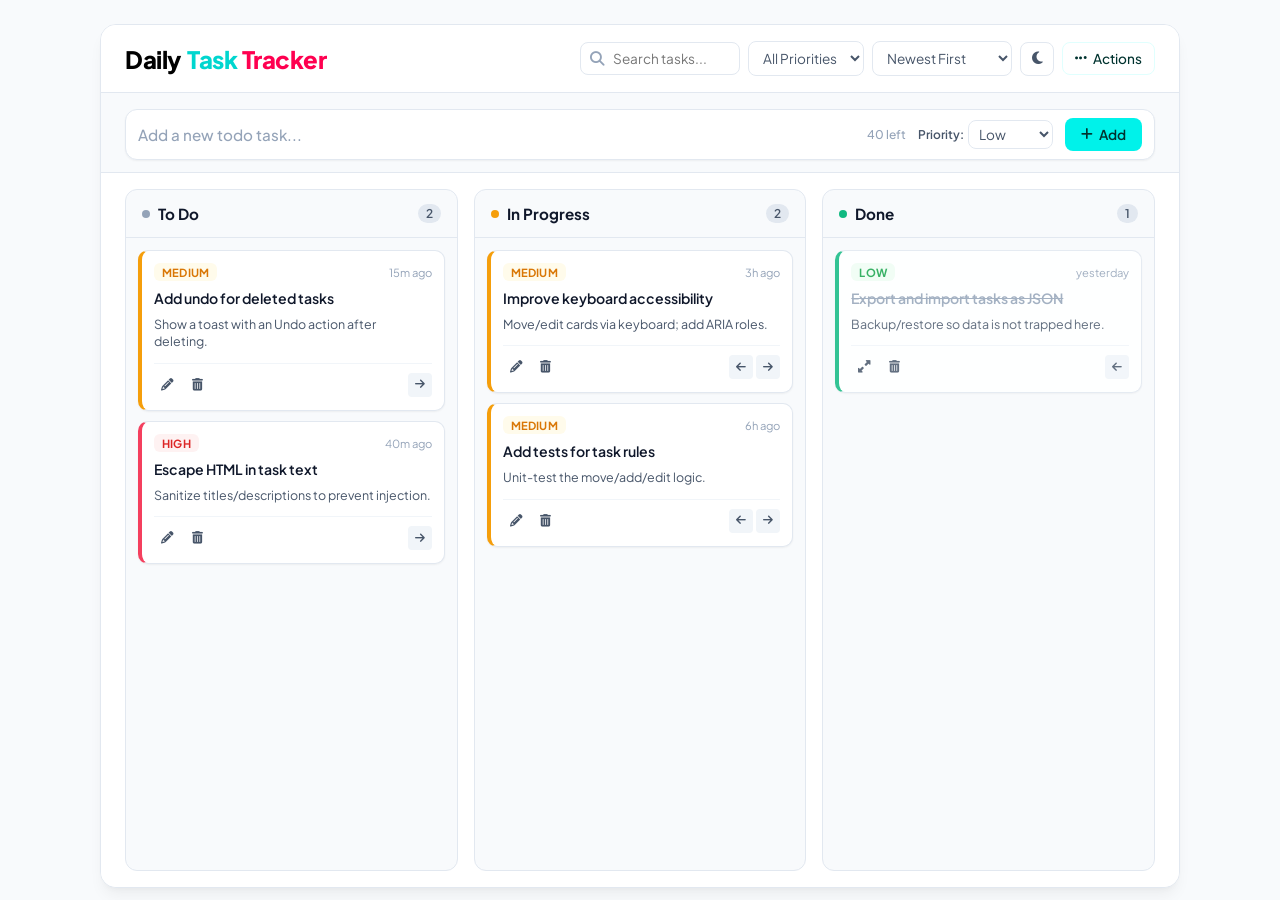
==== commit edeb8799: "Add dark mode with header toggle, system preference default, and persisted choice Co-Authored-By: We" ====
--- a/start/index.html
+++ b/start/index.html
@@ -4,33 +4,58 @@
     <meta charset="UTF-8">
     <meta name="viewport" content="width=device-width, initial-scale=1.0">
     <title>Daily Task Tracker</title>
+
+    <!-- Google Fonts -->
     <link rel="preconnect" href="https://fonts.googleapis.com">
     <link rel="preconnect" href="https://fonts.gstatic.com" crossorigin>
     <link href="https://fonts.googleapis.com/css2?family=Plus+Jakarta+Sans:wght@400;500;600;700;800&display=swap" rel="stylesheet">
+
+    <!-- FontAwesome -->
     <link rel="stylesheet" href="https://cdnjs.cloudflare.com/ajax/libs/font-awesome/6.4.0/css/all.min.css">
+
     <link rel="stylesheet" href="css/styles.css">
+    <script>
+        (function () {
+            var theme = null;
+            try { theme = JSON.parse(localStorage.getItem('daily-task-tracker') || '{}').theme || null; } catch (e) {}
+            if (!theme) theme = window.matchMedia('(prefers-color-scheme: dark)').matches ? 'dark' : 'light';
+            document.documentElement.setAttribute('data-theme', theme);
+        })();
+    </script>
 </head>
 <body>
+
     <div class="app-card" id="appCard">
+
         <header class="app-header">
-            <div class="logo"><span class="todo-text">Daily</span> <span class="list-text">Task</span> <span class="accent-text">Tracker</span></div>
+            <div class="logo">
+                <span class="todo-text">Daily</span> <span class="list-text">Task</span> <span class="accent-text">Tracker</span>
+            </div>
+
             <div class="header-controls">
                 <div class="search-wrapper">
                     <i class="fas fa-search"></i>
                     <input type="text" id="searchInput" class="search-input" placeholder="Search tasks...">
                 </div>
+
                 <select id="priorityFilter" class="select-filter">
                     <option value="all">All Priorities</option>
                     <option value="low">Low</option>
                     <option value="medium">Medium</option>
                     <option value="high">High</option>
                 </select>
+
                 <select id="sortBySelect" class="select-filter">
                     <option value="date-desc">Newest First</option>
                     <option value="date-asc">Oldest First</option>
                     <option value="priority-desc">Highest Priority</option>
                     <option value="title-asc">Title (A-Z)</option>
                 </select>
+
+                <button id="themeToggleBtn" class="btn-theme-toggle" title="Toggle dark mode" aria-label="Toggle dark mode">
+                    <i class="fas fa-moon"></i>
+                </button>
+
                 <div class="header-actions-dropdown">
                     <button id="headerActionsBtn" class="btn-bulk-neutral" title="Board actions">
                         <i class="fas fa-ellipsis-h"></i> Actions
@@ -49,8 +74,10 @@
             <div class="add-todo-card" id="addTodoCard">
                 <div class="add-todo-main-row">
                     <input type="text" id="todoTitleInput" class="title-input-field" placeholder="Add a new todo task..." minlength="3" maxlength="40">
+
                     <div class="row-right-group">
                         <span id="titleCounter" class="char-counter">40 left</span>
+
                         <div class="priority-select-wrapper">
                             <label for="todoPriorityInput">Priority:</label>
                             <select id="todoPriorityInput" class="select-filter" style="padding: 4px 6px;">
@@ -59,9 +86,11 @@
                                 <option value="high">High</option>
                             </select>
                         </div>
+
                         <button id="addTodoBtn" class="btn-add-submit"><i class="fas fa-plus"></i> Add</button>
                     </div>
                 </div>
+
                 <div class="add-todo-desc-row">
                     <textarea id="todoDescInput" class="desc-textarea-field" placeholder="Add description (optional)..." maxlength="150"></textarea>
                     <div id="descCounter" class="desc-char-counter">150 left</div>
@@ -98,9 +127,10 @@
                 <div class="column-body no-scrollbar" id="bodyDone"></div>
             </section>
         </main>
-    </div>
-
-    <!-- COMBINED TASK DETAILS / EDIT MODAL -->
+
+    </div>
+
+    <!-- TASK VIEW / EDIT MODAL -->
     <div class="modal-overlay" id="taskModal">
         <div class="modal-container">
             <header class="modal-header">
@@ -150,7 +180,7 @@
         </div>
     </div>
 
-    <!-- CUSTOM CONFIRMATION ACTION DIALOG -->
+    <!-- CONFIRMATION MODAL -->
     <div class="modal-overlay" id="confirmModal">
         <div class="modal-container" style="max-width: 380px;">
             <header class="modal-header" style="border-bottom: none; padding-bottom: 0;">
@@ -169,7 +199,37 @@
         </div>
     </div>
 
-    <!-- MOUSE CONTEXT MENU DOM -->
+    <!-- DEVIN SESSION KICKOFF MODAL -->
+    <div class="modal-overlay" id="devinModal">
+        <div class="modal-container">
+            <header class="modal-header">
+                <h3><i class="fas fa-robot"></i> Run with Devin</h3>
+                <button class="btn-modal-close" onclick="closeDevinModal()">
+                    <i class="fas fa-times"></i>
+                </button>
+            </header>
+            <div class="modal-body">
+                <div class="form-group">
+                    <label>Task</label>
+                    <p id="devinModalTaskTitle" style="font-weight: 600; font-size: 0.95rem; line-height: 1.4; word-break: break-word;"></p>
+                </div>
+                <div class="form-group">
+                    <label for="devinPromptInput">What should Devin do?</label>
+                    <textarea id="devinPromptInput" class="form-textarea" rows="5" placeholder="Describe the task for the Devin agent in detail..."></textarea>
+                </div>
+                <p style="font-size: 0.78rem; color: var(--text-muted); line-height: 1.5;">
+                    A new Devin session is created using the org service key. This task moves to
+                    <strong>In Progress</strong> and is automatically moved to <strong>Done</strong> when the session completes.
+                </p>
+            </div>
+            <footer class="modal-footer">
+                <button class="btn btn-secondary" onclick="closeDevinModal()">Cancel</button>
+                <button class="btn btn-primary" id="devinKickoffBtn" onclick="confirmDevinKickoff()"><i class="fas fa-rocket"></i> Start Devin Session</button>
+            </footer>
+        </div>
+    </div>
+
+    <!-- RIGHT-CLICK CONTEXT MENU -->
     <div class="custom-context-menu hidden" id="contextMenu">
         <div class="context-menu-item" id="ctxView"><i class="fas fa-eye"></i> View Details</div>
         <div class="context-menu-item" id="ctxEdit"><i class="fas fa-edit"></i> Edit Task</div>
@@ -177,17 +237,21 @@
         <div class="context-menu-item" id="ctxMoveTodo"><i class="fas fa-list"></i> Move to To Do</div>
         <div class="context-menu-item" id="ctxMoveProgress"><i class="fas fa-spinner"></i> Move to Progress</div>
         <div class="context-menu-item" id="ctxMoveDone"><i class="fas fa-check-circle"></i> Move to Done</div>
+        <div class="context-divider" id="ctxDevinDivider"></div>
+        <div class="context-menu-item" id="ctxRunDevin"><i class="fas fa-robot"></i> Run with Devin</div>
+        <div class="context-menu-item" id="ctxOpenDevin"><i class="fas fa-arrow-up-right-from-square"></i> Open Devin session</div>
         <div class="context-divider"></div>
         <div class="context-menu-item danger" id="ctxDelete"><i class="fas fa-trash-alt"></i> Delete Task</div>
     </div>
 
-    <!-- INLINE PRIORITY BADGE DROPDOWN -->
+    <!-- PRIORITY BADGE DROPDOWN -->
     <div class="badge-dropdown-menu hidden" id="badgePriorityMenu">
         <div class="badge-dropdown-item low" data-priority="low">Low</div>
         <div class="badge-dropdown-item medium" data-priority="medium">Medium</div>
         <div class="badge-dropdown-item high" data-priority="high">High</div>
     </div>
 
+    <!-- TOAST NOTIFICATIONS -->
     <div class="toast-container" id="toastContainer"></div>
 
     <script src="js/state.js"></script>
@@ -198,6 +262,7 @@
     <script src="js/tasks.js"></script>
     <script src="js/menus.js"></script>
     <script src="js/events.js"></script>
+    <script src="js/devin.js"></script>
     <script src="js/main.js"></script>
 </body>
 </html>
--- a/start/css/styles.css
+++ b/start/css/styles.css
@@ -31,7 +31,7 @@
 }
 
 /* ==========================================================================
-   2. GLOBAL RESET
+   2. GLOBAL ELEMENT RESET
    ========================================================================== */
 * {
     box-sizing: border-box;
@@ -106,32 +106,6 @@
     flex-wrap: wrap;
 }
 
-.search-wrapper {
-    position: relative;
-}
-.search-wrapper i {
-    position: absolute;
-    left: 10px;
-    top: 50%;
-    transform: translateY(-50%);
-    color: var(--text-muted);
-    font-size: 0.9rem;
-}
-.search-input {
-    padding: 7px 12px 7px 32px;
-    border: 1px solid var(--border-color);
-    border-radius: 8px;
-    font-size: 0.85rem;
-    outline: none;
-    width: 160px;
-    transition: var(--transition-smooth);
-}
-.search-input:focus {
-    border-color: var(--border-focus);
-    width: 200px;
-    box-shadow: 0 0 0 3px rgba(0, 242, 234, 0.25);
-}
-
 .select-filter {
     padding: 7px 10px;
     border: 1px solid var(--border-color);
@@ -191,12 +165,13 @@
     gap: 12px;
 }
 
-.char-counter {
+.char-counter, .desc-char-counter {
     font-size: 0.75rem;
     color: var(--text-muted);
     font-weight: 500;
     white-space: nowrap;
 }
+.desc-char-counter { padding: 0 12px 8px 12px; text-align: right; }
 
 .priority-select-wrapper {
     display: flex;
@@ -226,6 +201,7 @@
 }
 .btn-add-submit:hover { background-color: var(--primary-hover); }
 
+/* Collapsible description area */
 .add-todo-desc-row {
     max-height: 0;
     opacity: 0;
@@ -253,15 +229,8 @@
 }
 .desc-textarea-field::placeholder { color: var(--text-muted); }
 
-.desc-char-counter {
-    padding: 0 12px 6px 12px;
-    text-align: right;
-    font-size: 0.7rem;
-    color: var(--text-muted);
-}
-
-/* ==========================================================================
-   6. KANBAN BOARD GRID
+/* ==========================================================================
+   6. KANBAN BOARD GRID LAYOUT
    ========================================================================== */
 .board-container {
     flex: 1;
@@ -400,10 +369,10 @@
     user-select: none;
     transition: var(--transition-smooth);
 }
-.badge-priority:hover   { filter: brightness(0.95); }
-.badge-priority.low     { background-color: var(--priority-low-bg);    color: var(--priority-low-text); }
-.badge-priority.medium  { background-color: var(--priority-medium-bg); color: var(--priority-medium-text); }
-.badge-priority.high    { background-color: var(--priority-high-bg);   color: var(--priority-high-text); }
+.badge-priority:hover { filter: brightness(0.95); }
+.badge-priority.low    { background-color: var(--priority-low-bg);    color: var(--priority-low-text); }
+.badge-priority.medium { background-color: var(--priority-medium-bg); color: var(--priority-medium-text); }
+.badge-priority.high   { background-color: var(--priority-high-bg);   color: var(--priority-high-text); }
 
 .task-title {
     font-size: 0.88rem;
@@ -414,22 +383,52 @@
     overflow-wrap: break-word;
 }
 
-.task-time {
-    font-size: 0.7rem;
-    color: var(--text-muted);
-    white-space: nowrap;
-}
-
 .task-desc-excerpt {
     font-size: 0.78rem;
     color: var(--text-secondary);
     line-height: 1.4;
-    display: -webkit-box;
-    -webkit-line-clamp: 2;
-    -webkit-box-orient: vertical;
-    overflow: hidden;
-    text-overflow: ellipsis;
     word-break: break-word;
+}
+
+.task-footer {
+    display: flex;
+    align-items: center;
+    justify-content: space-between;
+    border-top: 1px solid #f1f5f9;
+    padding-top: 8px;
+    margin-top: 4px;
+}
+
+.card-nav-arrows {
+    display: flex;
+    align-items: center;
+    gap: 3px;
+}
+
+.btn-arrow {
+    background: #f1f5f9;
+    border: none;
+    outline: none;
+    width: 24px;
+    height: 24px;
+    border-radius: 4px;
+    color: var(--text-secondary);
+    cursor: pointer;
+    display: flex;
+    align-items: center;
+    justify-content: center;
+    font-size: 0.7rem;
+    transition: var(--transition-smooth);
+}
+.btn-arrow:hover {
+    background-color: #e2e8f0;
+    color: var(--text-primary);
+}
+
+.board-column.col-done .task-card { opacity: 0.85; }
+.board-column.col-done .task-title {
+    text-decoration: line-through;
+    color: var(--text-muted);
 }
 
 .btn-card-action {
@@ -452,13 +451,40 @@
     color: var(--text-primary);
 }
 
-.task-footer {
-    display: flex;
-    align-items: center;
-    justify-content: space-between;
-    border-top: 1px solid #f1f5f9;
-    padding-top: 8px;
-    margin-top: 4px;
+/* ==========================================================================
+   8. HEADER SEARCH CONTROL
+   ========================================================================== */
+.search-wrapper { position: relative; }
+.search-wrapper i {
+    position: absolute;
+    left: 10px;
+    top: 50%;
+    transform: translateY(-50%);
+    color: var(--text-muted);
+    font-size: 0.9rem;
+}
+.search-input {
+    padding: 7px 12px 7px 32px;
+    border: 1px solid var(--border-color);
+    border-radius: 8px;
+    font-size: 0.85rem;
+    outline: none;
+    width: 160px;
+    transition: var(--transition-smooth);
+}
+.search-input:focus {
+    border-color: var(--border-focus);
+    width: 200px;
+    box-shadow: 0 0 0 3px rgba(0, 242, 234, 0.25);
+}
+
+/* ==========================================================================
+   9. CARD METADATA & ACTIONS
+   ========================================================================== */
+.task-time {
+    font-size: 0.7rem;
+    color: var(--text-muted);
+    white-space: nowrap;
 }
 
 .card-actions-left {
@@ -467,40 +493,8 @@
     gap: 4px;
 }
 
-.card-nav-arrows {
-    display: flex;
-    align-items: center;
-    gap: 3px;
-}
-
-.btn-arrow {
-    background: #f1f5f9;
-    border: none;
-    outline: none;
-    width: 24px;
-    height: 24px;
-    border-radius: 4px;
-    color: var(--text-secondary);
-    cursor: pointer;
-    display: flex;
-    align-items: center;
-    justify-content: center;
-    font-size: 0.7rem;
-    transition: var(--transition-smooth);
-}
-.btn-arrow:hover {
-    background-color: #e2e8f0;
-    color: var(--text-primary);
-}
-
-.board-column.col-done .task-card { opacity: 0.85; }
-.board-column.col-done .task-title {
-    text-decoration: line-through;
-    color: var(--text-muted);
-}
-
-/* ==========================================================================
-   8. MODAL INTERFACES
+/* ==========================================================================
+   10. OVERLAY MODAL INTERFACES
    ========================================================================== */
 .modal-overlay {
     position: fixed;
@@ -548,7 +542,6 @@
     font-weight: 700;
     color: var(--text-primary);
 }
-
 .btn-modal-close {
     background: transparent;
     border: none;
@@ -577,6 +570,7 @@
     gap: 8px;
 }
 
+/* Modal forms */
 .form-group {
     display: flex;
     flex-direction: column;
@@ -587,7 +581,6 @@
     font-weight: 600;
     color: var(--text-secondary);
 }
-
 .form-input {
     padding: 8px 12px;
     border: 1px solid var(--border-color);
@@ -600,7 +593,6 @@
     border-color: var(--border-focus);
     box-shadow: 0 0 0 3px rgba(0, 242, 234, 0.25);
 }
-
 .form-textarea {
     padding: 8px 12px;
     border: 1px solid var(--border-color);
@@ -616,14 +608,7 @@
     box-shadow: 0 0 0 3px rgba(0, 242, 234, 0.25);
 }
 
-.form-input:disabled,
-.form-textarea:disabled,
-.select-filter:disabled {
-    background-color: #f8fafc;
-    color: var(--text-secondary);
-    cursor: default;
-}
-
+/* Buttons */
 .btn {
     padding: 8px 14px;
     font-size: 0.82rem;
@@ -656,6 +641,7 @@
 }
 .btn-danger:hover { background-color: #dc2626; }
 
+/* Task metadata list */
 .meta-list {
     display: flex;
     flex-direction: column;
@@ -677,7 +663,7 @@
 .meta-value { color: var(--text-primary); }
 
 /* ==========================================================================
-   MOBILE SEGMENTED COLUMN TABS
+   11. MOBILE SEGMENTED COLUMN TABS
    ========================================================================== */
 .mobile-board-tabs {
     display: none;
@@ -720,20 +706,20 @@
 }
 
 /* ==========================================================================
-   DRAG AND DROP
-   ========================================================================== */
-.board-column.drag-over {
-    border-color: var(--border-focus);
-    background-color: var(--primary-light);
-}
+   12. DRAG & DROP FEEDBACK
+   ========================================================================== */
 .task-card:active { cursor: grabbing; }
 .task-card.dragging {
     opacity: 0.4;
     transform: scale(0.98);
 }
-
-/* ==========================================================================
-   HEADER ACTIONS DROPDOWN (BULK OPERATIONS)
+.board-column.drag-over {
+    border-color: var(--border-focus);
+    background-color: var(--primary-light);
+}
+
+/* ==========================================================================
+   13. HEADER ACTIONS MENU (BULK OPERATIONS)
    ========================================================================== */
 .btn-bulk-neutral {
     background-color: #fff;
@@ -753,6 +739,7 @@
     background-color: var(--primary-light);
     border-color: var(--primary);
 }
+
 .header-actions-dropdown {
     position: relative;
     display: inline-block;
@@ -774,8 +761,10 @@
 }
 
 /* ==========================================================================
-   PRIORITY BADGE DROPDOWN
-   ========================================================================== */
+   14. PRIORITY BADGE DROPDOWN
+   ========================================================================== */
+.badge-priority { cursor: pointer; }
+
 .badge-dropdown-menu {
     position: absolute;
     background: #fff;
@@ -799,15 +788,15 @@
     letter-spacing: 0.2px;
     transition: var(--transition-smooth);
 }
-.badge-dropdown-item.low          { color: var(--priority-low-text); }
-.badge-dropdown-item.low:hover    { background-color: var(--priority-low-bg); }
-.badge-dropdown-item.medium       { color: var(--priority-medium-text); }
+.badge-dropdown-item.low { color: var(--priority-low-text); }
+.badge-dropdown-item.low:hover { background-color: var(--priority-low-bg); }
+.badge-dropdown-item.medium { color: var(--priority-medium-text); }
 .badge-dropdown-item.medium:hover { background-color: var(--priority-medium-bg); }
-.badge-dropdown-item.high         { color: var(--priority-high-text); }
-.badge-dropdown-item.high:hover   { background-color: var(--priority-high-bg); }
-
-/* ==========================================================================
-   RIGHT-CLICK CONTEXT MENU
+.badge-dropdown-item.high { color: var(--priority-high-text); }
+.badge-dropdown-item.high:hover { background-color: var(--priority-high-bg); }
+
+/* ==========================================================================
+   15. RIGHT-CLICK CONTEXT MENU
    ========================================================================== */
 .custom-context-menu {
     position: absolute;
@@ -855,7 +844,7 @@
 }
 
 /* ==========================================================================
-   TOAST NOTIFICATIONS
+   16. TOAST NOTIFICATIONS
    ========================================================================== */
 .toast-container {
     position: fixed;
@@ -889,14 +878,14 @@
     opacity: 1;
 }
 .toast i { font-size: 1rem; }
-.toast-info    { border-left-color: var(--primary); }
-.toast-info i  { color: var(--primary); }
-.toast-success   { border-left-color: #10b981; }
+.toast-info { border-left-color: var(--primary); }
+.toast-info i { color: var(--primary); }
+.toast-success { border-left-color: #10b981; }
 .toast-success i { color: #10b981; }
-.toast-warning   { border-left-color: #f59e0b; }
+.toast-warning { border-left-color: #f59e0b; }
 .toast-warning i { color: #f59e0b; }
-.toast-error     { border-left-color: #ef4444; }
-.toast-error i   { color: #ef4444; }
+.toast-error { border-left-color: #ef4444; }
+.toast-error i { color: #ef4444; }
 .toast-message {
     font-size: 0.8rem;
     font-weight: 500;
@@ -904,7 +893,7 @@
 }
 
 /* ==========================================================================
-   RESPONSIVE ADAPTATIONS
+   17. MOBILE ADAPTATIONS
    ========================================================================== */
 @media (max-width: 768px) {
     .app-header {
@@ -912,7 +901,6 @@
         align-items: stretch;
         gap: 8px;
     }
-    .logo { text-align: center; }
 
     .header-controls {
         display: grid;
@@ -920,28 +908,233 @@
         gap: 6px;
         width: 100%;
     }
+
     .search-wrapper { grid-column: span 2; }
     .search-input {
         width: 100% !important;
         font-size: 16px !important;
     }
+
     .select-filter,
     .btn-bulk-neutral {
         width: 100%;
         justify-content: center;
-        font-size: 0.8rem;
-        height: 36px;
     }
 
     .mobile-board-tabs { display: flex; }
 
     .board-container {
         grid-template-columns: 1fr;
-        padding: 12px;
+        overflow: hidden;
     }
+
     .board-column {
         display: none;
         height: 100%;
     }
     .board-column.active-tab { display: flex; }
 }
+
+/* Devin integration controls */
+.btn-card-action.btn-devin {
+    color: var(--primary-contrast);
+}
+.btn-card-action.btn-devin:hover {
+    background-color: var(--primary-light);
+}
+.btn-card-action.btn-devin-open {
+    color: var(--primary-contrast);
+}
+.btn-card-action.btn-devin-open:hover {
+    background-color: var(--primary-light);
+}
+
+/* Devin session status pill shown in the task card header */
+.devin-status-pill {
+    font-size: 0.62rem;
+    font-weight: 700;
+    text-transform: uppercase;
+    letter-spacing: 0.02em;
+    padding: 2px 7px;
+    border-radius: 999px;
+    display: inline-flex;
+    align-items: center;
+    gap: 4px;
+    background-color: var(--primary-light);
+    color: var(--primary-contrast);
+    white-space: nowrap;
+}
+.devin-status-pill i {
+    font-size: 0.6rem;
+}
+.devin-status-pill.devin-finished,
+.devin-status-pill.devin-complete {
+    background-color: #ecfdf5;
+    color: #047857;
+}
+.devin-status-pill.devin-error,
+.devin-status-pill.devin-suspended {
+    background-color: #fef2f2;
+    color: #b91c1c;
+}
+.devin-status-pill.devin-waiting,
+.devin-status-pill.devin-blocked {
+    background-color: #fffbeb;
+    color: #b45309;
+}
+
+/* Clickable pill: opens the associated Devin session */
+.devin-status-pill.devin-clickable {
+    cursor: pointer;
+    transition: var(--transition-smooth);
+}
+.devin-status-pill.devin-clickable:hover {
+    filter: brightness(0.96);
+    box-shadow: 0 0 0 2px rgba(0, 242, 234, 0.3);
+}
+
+/* Loading state while Devin is actively working on the task */
+.devin-status-pill.devin-working {
+    animation: devin-pulse 1.4s ease-in-out infinite;
+}
+@keyframes devin-pulse {
+    0%, 100% { opacity: 1; }
+    50% { opacity: 0.55; }
+}
+
+#devinPromptInput {
+    resize: vertical;
+}
+
+/* ==========================================================================
+   18. THEME TOGGLE
+   ========================================================================== */
+.btn-theme-toggle {
+    background-color: var(--bg-card);
+    border: 1px solid var(--border-color);
+    color: var(--text-secondary);
+    width: 34px;
+    height: 34px;
+    border-radius: 8px;
+    font-size: 0.9rem;
+    cursor: pointer;
+    display: flex;
+    align-items: center;
+    justify-content: center;
+    transition: var(--transition-smooth);
+}
+.btn-theme-toggle:hover {
+    background-color: var(--primary-light);
+    border-color: var(--primary);
+    color: var(--primary-contrast);
+}
+
+/* ==========================================================================
+   19. DARK MODE
+   ========================================================================== */
+[data-theme="dark"] {
+    color-scheme: dark;
+    --bg-main: #0b1120;
+    --bg-card: #111827;
+    --bg-subtle: #0f172a;
+    --bg-hover: #1e293b;
+    --border-color: #1f2937;
+    --text-primary: #f1f5f9;
+    --text-secondary: #cbd5e1;
+    --text-muted: #64748b;
+    --primary-light: #06302e;
+    --primary-contrast: #7ffbf6;
+    --priority-low-bg: #052e1c;    --priority-low-text: #4ade80;
+    --priority-medium-bg: #3b2305; --priority-medium-text: #fbbf24;
+    --priority-high-bg: #3f0f14;   --priority-high-text: #f87171;
+    --shadow-sm: 0 1px 2px 0 rgba(0, 0, 0, 0.4);
+    --shadow-md: 0 4px 6px -1px rgba(0, 0, 0, 0.4), 0 2px 4px -2px rgba(0, 0, 0, 0.4);
+    --shadow-lg: 0 10px 15px -3px rgba(0, 0, 0, 0.5), 0 4px 6px -4px rgba(0, 0, 0, 0.5);
+}
+
+[data-theme="dark"] .logo .todo-text { color: #ffffff; }
+
+[data-theme="dark"] .app-header,
+[data-theme="dark"] .board-container,
+[data-theme="dark"] .mobile-board-tabs,
+[data-theme="dark"] .add-todo-card,
+[data-theme="dark"] .modal-container,
+[data-theme="dark"] .header-actions-menu,
+[data-theme="dark"] .badge-dropdown-menu,
+[data-theme="dark"] .custom-context-menu,
+[data-theme="dark"] .toast,
+[data-theme="dark"] .select-filter,
+[data-theme="dark"] .search-input,
+[data-theme="dark"] .form-input,
+[data-theme="dark"] .form-textarea,
+[data-theme="dark"] .btn-secondary,
+[data-theme="dark"] .btn-bulk-neutral {
+    background-color: var(--bg-card);
+    color: var(--text-primary);
+}
+
+[data-theme="dark"] .add-todo-wrapper,
+[data-theme="dark"] .add-todo-desc-row,
+[data-theme="dark"] .board-column,
+[data-theme="dark"] .modal-footer,
+[data-theme="dark"] .meta-list {
+    background-color: var(--bg-subtle);
+}
+
+[data-theme="dark"] .title-input-field,
+[data-theme="dark"] .desc-textarea-field {
+    background: transparent;
+    color: var(--text-primary);
+}
+
+[data-theme="dark"] .column-count,
+[data-theme="dark"] .mobile-tab-btn,
+[data-theme="dark"] .mobile-tab-btn .badge,
+[data-theme="dark"] .btn-arrow {
+    background-color: var(--bg-hover);
+    color: var(--text-secondary);
+}
+[data-theme="dark"] .mobile-tab-btn.active {
+    background-color: var(--primary-light);
+    color: var(--primary);
+}
+[data-theme="dark"] .mobile-tab-btn.active .badge {
+    background-color: var(--primary);
+    color: #00332f;
+}
+
+[data-theme="dark"] .btn-arrow:hover,
+[data-theme="dark"] .btn-card-action:hover,
+[data-theme="dark"] .btn-secondary:hover,
+[data-theme="dark"] .context-menu-item:hover {
+    background-color: #334155;
+    color: var(--text-primary);
+}
+
+[data-theme="dark"] .task-card:hover { border-color: #334155; }
+[data-theme="dark"] .task-footer { border-top-color: var(--border-color); }
+[data-theme="dark"] .empty-column-placeholder i { color: #334155; }
+[data-theme="dark"] .modal-overlay { background-color: rgba(2, 6, 23, 0.7); }
+[data-theme="dark"] .context-menu-item.danger:hover { background-color: var(--priority-high-bg); }
+[data-theme="dark"] .board-column.drag-over { background-color: var(--primary-light); }
+
+[data-theme="dark"] .btn-add-submit,
+[data-theme="dark"] .btn-primary {
+    color: #00332f;
+}
+
+[data-theme="dark"] .devin-status-pill.devin-finished,
+[data-theme="dark"] .devin-status-pill.devin-complete {
+    background-color: var(--priority-low-bg);
+    color: var(--priority-low-text);
+}
+[data-theme="dark"] .devin-status-pill.devin-error,
+[data-theme="dark"] .devin-status-pill.devin-suspended {
+    background-color: var(--priority-high-bg);
+    color: var(--priority-high-text);
+}
+[data-theme="dark"] .devin-status-pill.devin-waiting,
+[data-theme="dark"] .devin-status-pill.devin-blocked {
+    background-color: var(--priority-medium-bg);
+    color: var(--priority-medium-text);
+}
